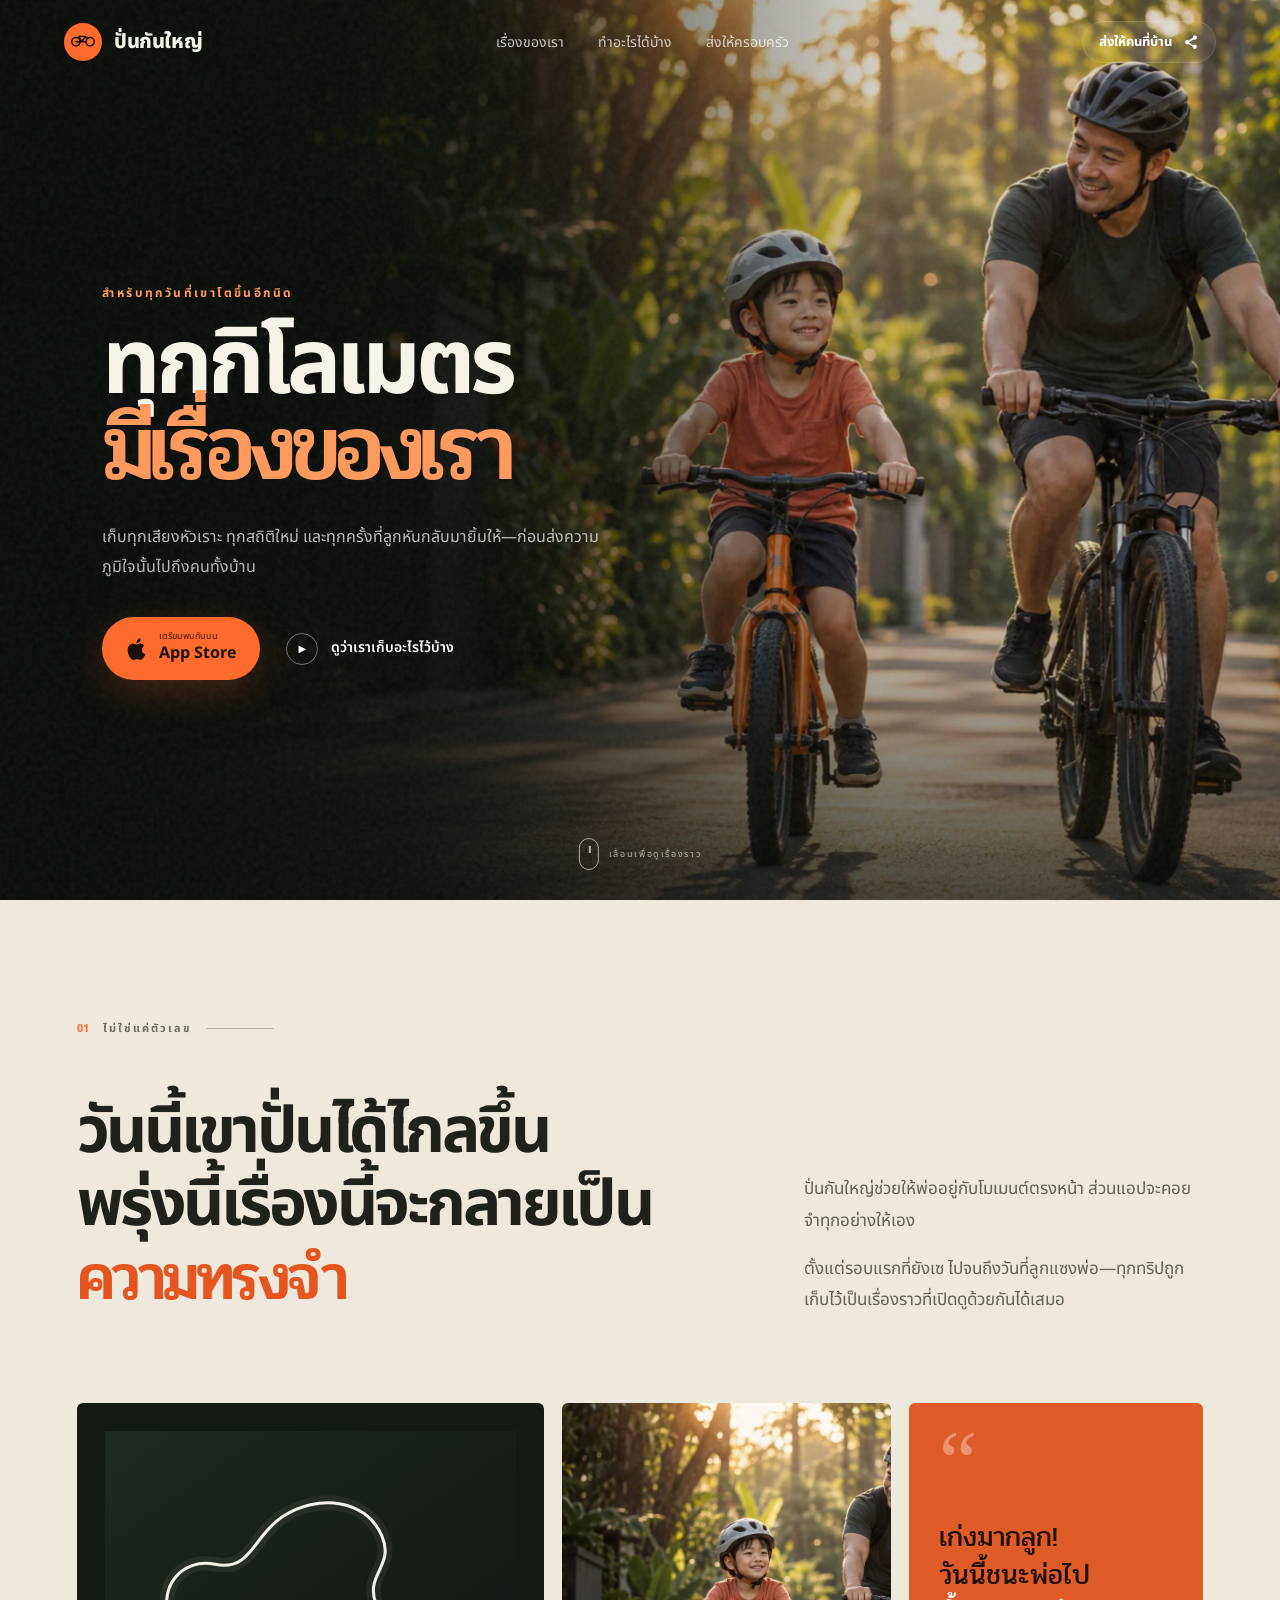
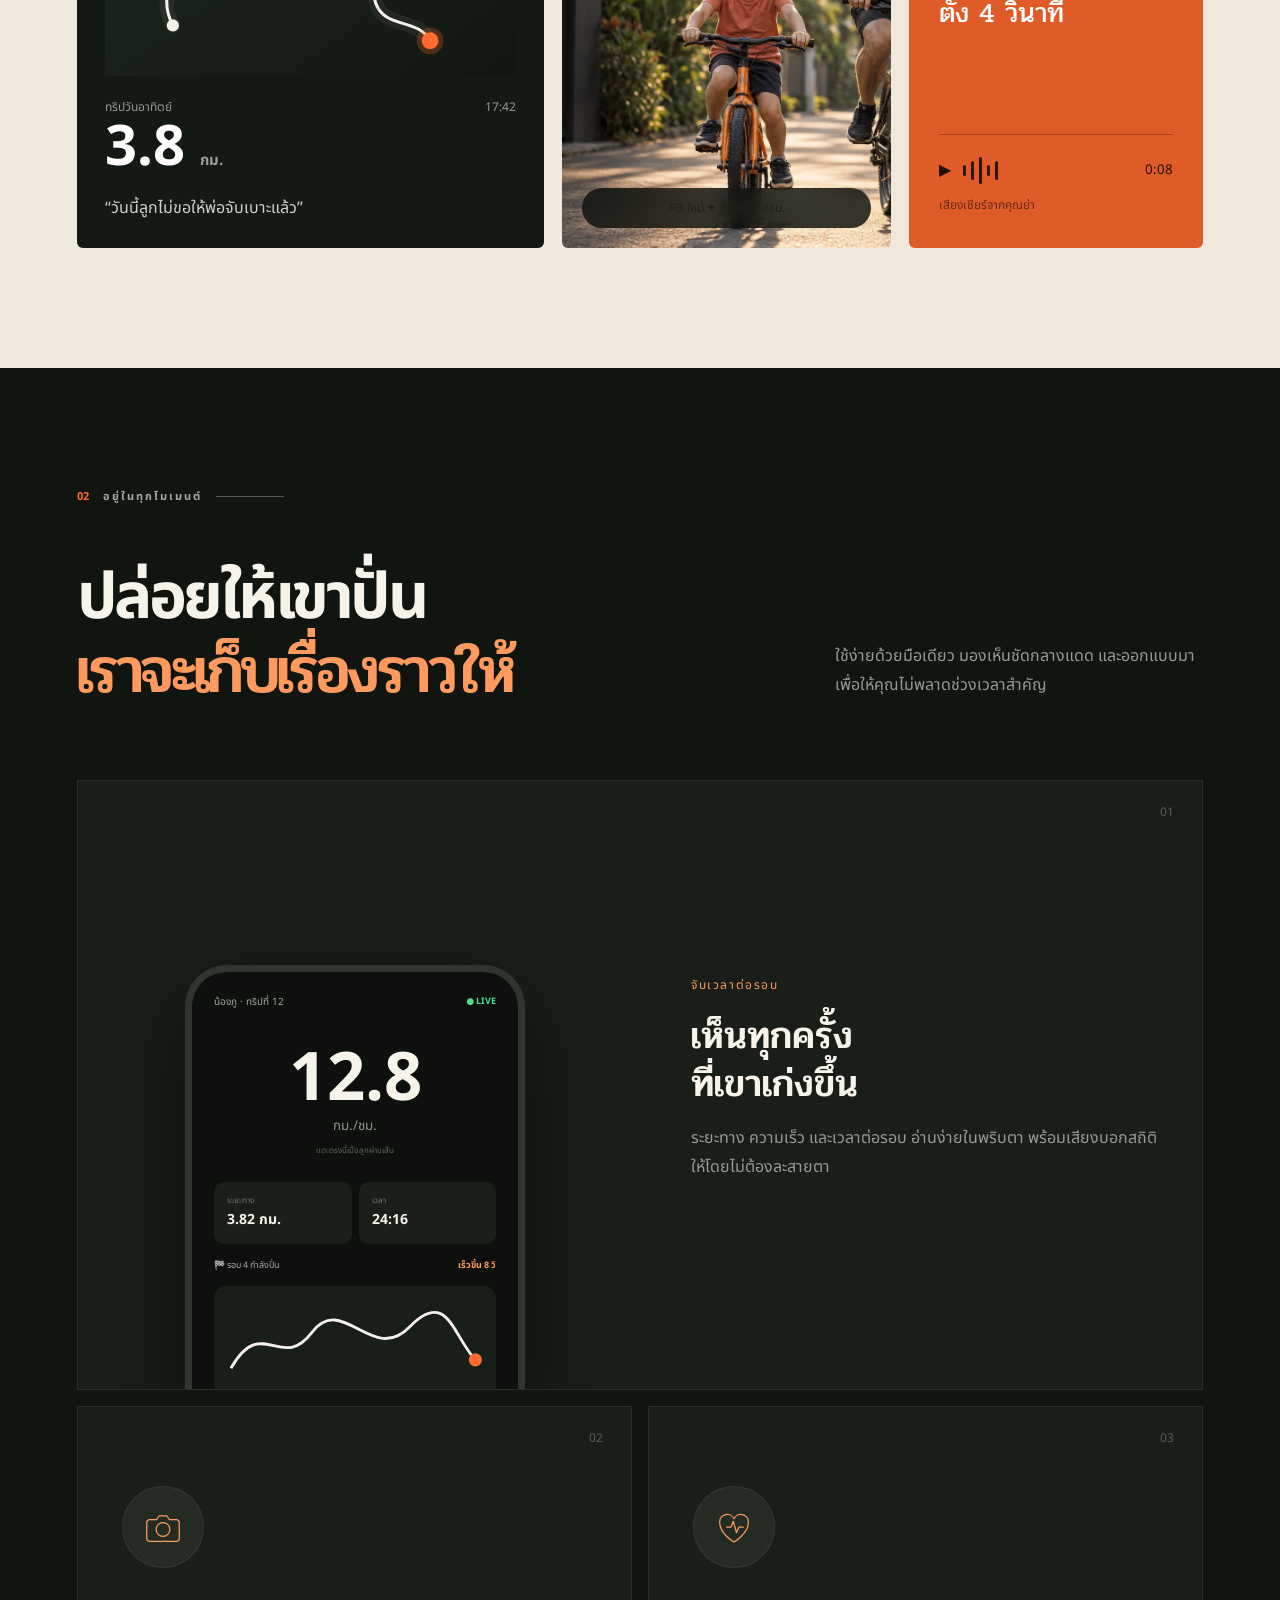
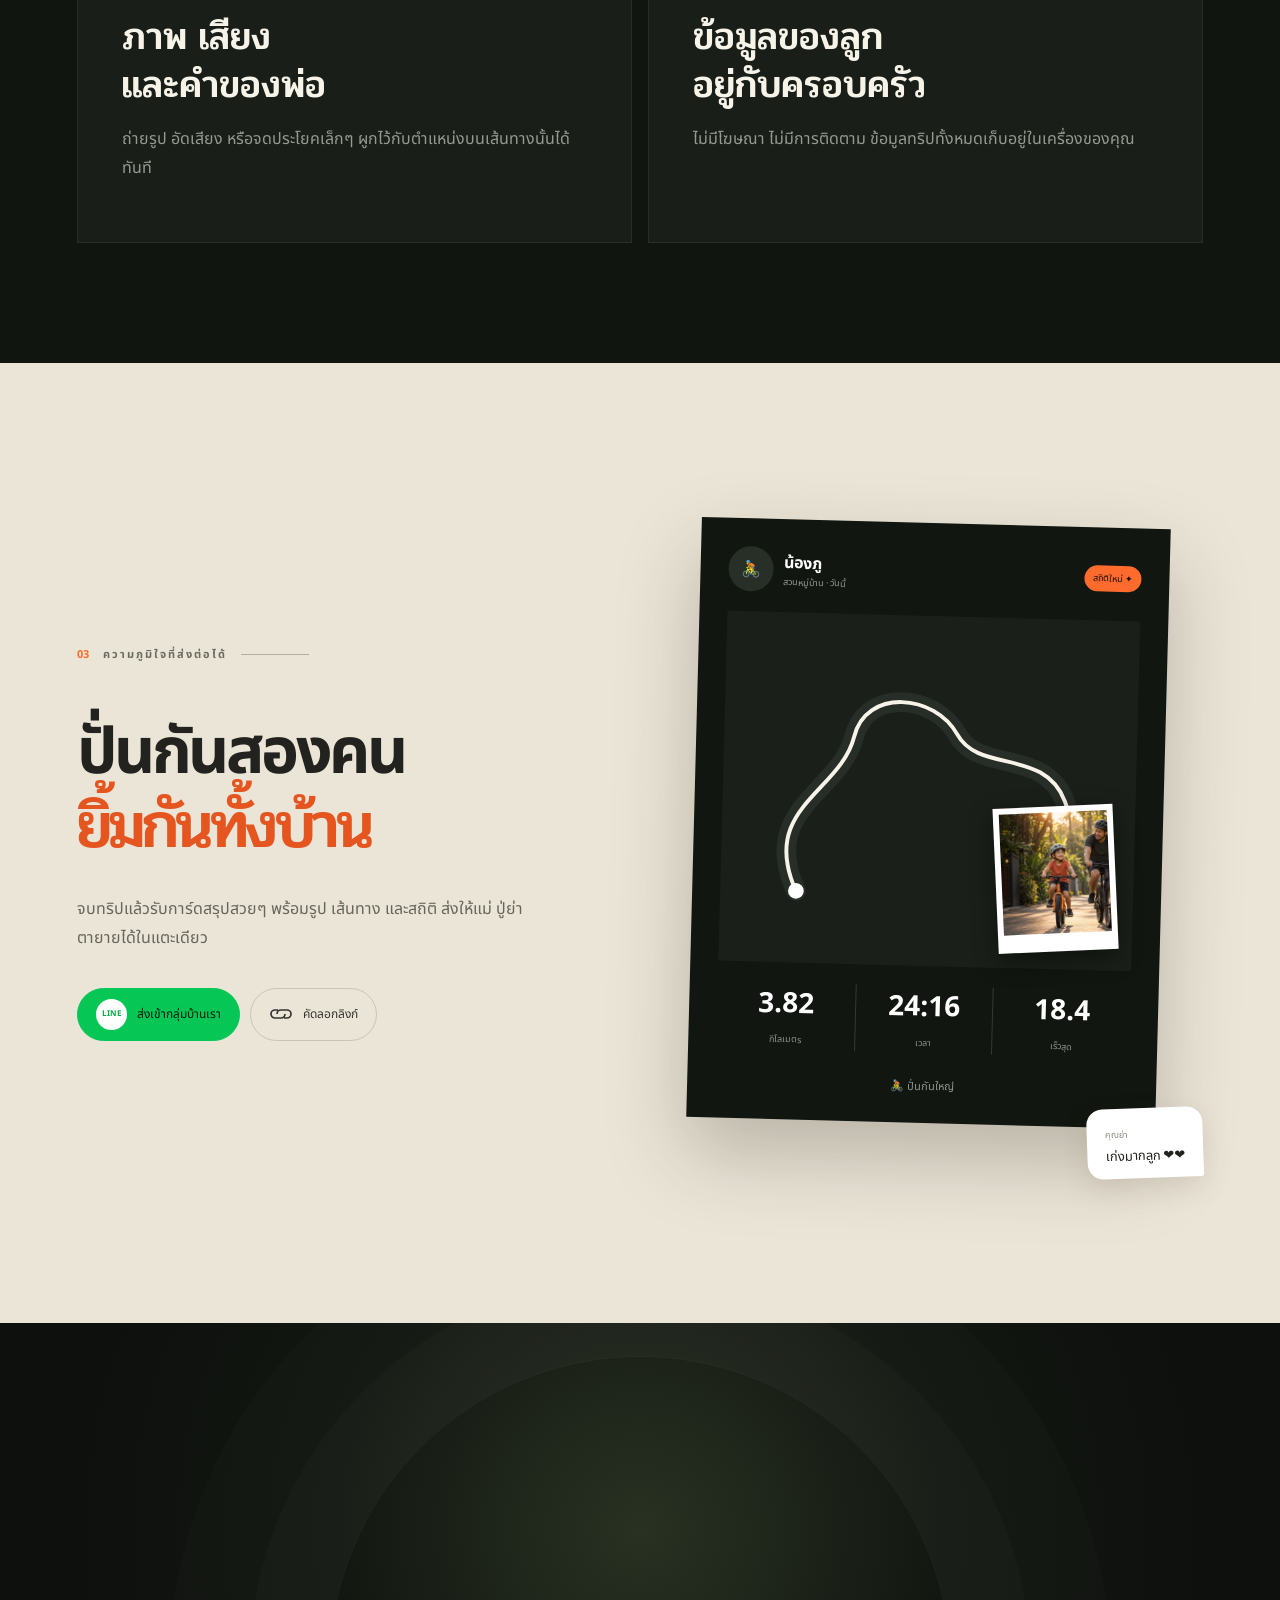
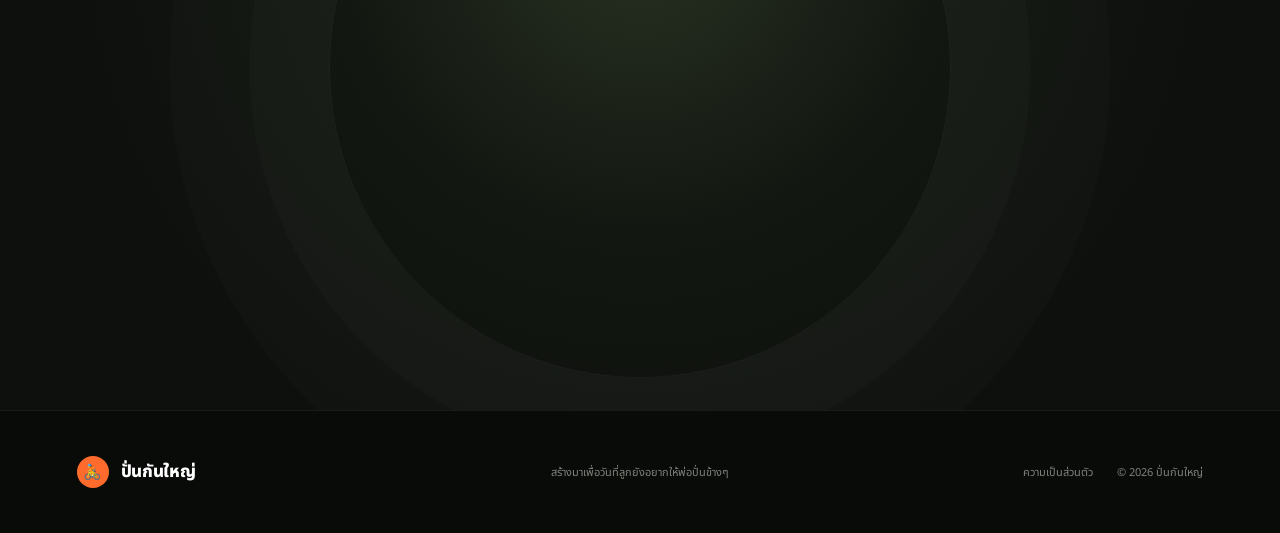
==== index.html @ 77130009 "Build father-child campaign landing page" ====
<!doctype html>
<html lang="th">
  <head>
    <meta charset="UTF-8" />
    <meta name="viewport" content="width=device-width, initial-scale=1.0" />
    <meta name="theme-color" content="#0d100d" />
    <meta name="description" content="ปั่นกันใหญ่ — บันทึกทุกกิโลเมตรที่ลูกเติบโต แล้วส่งต่อความภูมิใจให้ทั้งครอบครัว" />
    <meta property="og:title" content="ปั่นกันใหญ่ — ทุกกิโลเมตร มีเรื่องของเรา" />
    <meta property="og:description" content="แอปบันทึกทริปจักรยานของพ่อกับลูก เก็บความทรงจำ และแชร์ให้คนที่รัก" />
    <meta property="og:image" content="assets/father-child-hero.webp" />
    <title>ปั่นกันใหญ่ — ทุกกิโลเมตร มีเรื่องของเรา</title>
    <link rel="preload" as="image" href="assets/father-child-hero.webp" />
    <link rel="stylesheet" href="styles.css" />
    <script src="script.js" defer></script>
  </head>
  <body>
    <a class="skip-link" href="#main">ข้ามไปยังเนื้อหา</a>

    <header class="site-header" data-header>
      <a class="brand" href="#top" aria-label="ปั่นกันใหญ่ หน้าหลัก">
        <span class="brand-mark" aria-hidden="true">
          <svg viewBox="0 0 44 44" role="img"><path d="M10 28.5a7 7 0 1 0 0-14 7 7 0 0 0 0 14Zm24 0a7 7 0 1 0 0-14 7 7 0 0 0 0 14ZM10 21.5h10l-5-9m5 9 6-9m-10 0h8m-4 9 6.5 0 3.5-7H26" /></svg>
        </span>
        <span>ปั่นกันใหญ่</span>
      </a>
      <nav class="desktop-nav" aria-label="เมนูหลัก">
        <a href="#story">เรื่องของเรา</a>
        <a href="#features">ทำอะไรได้บ้าง</a>
        <a href="#family">ส่งให้ครอบครัว</a>
      </nav>
      <button class="button button-small button-ghost js-share" type="button">
        <span>ส่งให้คนที่บ้าน</span>
        <svg viewBox="0 0 24 24" aria-hidden="true"><path d="M18 8a3 3 0 1 0-2.83-4A3 3 0 0 0 15 5c0 .21.02.42.07.62L8.9 9.03A3 3 0 0 0 7 8.35a3 3 0 1 0 1.9 5.62l6.17 3.41A3 3 0 0 0 15 18a3 3 0 1 0 .9-2.15l-6.17-3.42a3.1 3.1 0 0 0 0-.86l6.17-3.42A3 3 0 0 0 18 8Z" /></svg>
      </button>
    </header>

    <main id="main">
      <section class="hero" id="top">
        <div class="hero-photo" role="img" aria-label="พ่อกับลูกปั่นจักรยานด้วยกันในยามเย็น"></div>
        <div class="hero-grain" aria-hidden="true"></div>
        <div class="hero-content">
          <p class="eyebrow reveal">สำหรับทุกวันที่เขาโตขึ้นอีกนิด</p>
          <h1 class="reveal">ทุกกิโลเมตร<br /><em>มีเรื่องของเรา</em></h1>
          <p class="hero-copy reveal">เก็บทุกเสียงหัวเราะ ทุกสถิติใหม่ และทุกครั้งที่ลูกหันกลับมายิ้มให้—ก่อนส่งความภูมิใจนั้นไปถึงคนทั้งบ้าน</p>
          <div class="hero-actions reveal">
            <a class="button button-primary" href="#notify">
              <svg viewBox="0 0 24 24" aria-hidden="true"><path d="M16.7 13.1c0-2.7 2.2-4 2.3-4.1a5 5 0 0 0-3.9-2.1c-1.7-.2-3.2 1-4.1 1-.9 0-2.2-1-3.6-1-1.9 0-3.7 1.1-4.7 2.8-2 3.5-.5 8.7 1.4 11.5.9 1.4 2.1 2.9 3.6 2.8 1.4-.1 2-1 3.7-1s2.2 1 3.7 1c1.5 0 2.5-1.4 3.5-2.8a12.5 12.5 0 0 0 1.6-3.3 4.7 4.7 0 0 1-3.5-4.8ZM14 5.2A4.7 4.7 0 0 0 15.1 1 4.8 4.8 0 0 0 12 3.1a4.5 4.5 0 0 0-1.1 3.3A4 4 0 0 0 14 5.2Z" /></svg>
              <span><small>เตรียมพบกันบน</small>App Store</span>
            </a>
            <button class="text-link js-watch" type="button"><span class="play-icon">▶</span> ดูว่าเราเก็บอะไรไว้บ้าง</button>
          </div>
        </div>
        <div class="scroll-cue" aria-hidden="true"><span></span>เลื่อนเพื่อดูเรื่องราว</div>
      </section>

      <section class="intro section" id="story">
        <div class="section-kicker reveal"><span>01</span> ไม่ใช่แค่ตัวเลข</div>
        <div class="intro-grid">
          <h2 class="reveal">วันนี้เขาปั่นได้ไกลขึ้น<br />พรุ่งนี้เรื่องนี้จะกลายเป็น<br /><em>ความทรงจำ</em></h2>
          <div class="intro-copy reveal">
            <p>ปั่นกันใหญ่ช่วยให้พ่ออยู่กับโมเมนต์ตรงหน้า ส่วนแอปจะคอยจำทุกอย่างให้เอง</p>
            <p>ตั้งแต่รอบแรกที่ยังเซ ไปจนถึงวันที่ลูกแซงพ่อ—ทุกทริปถูกเก็บไว้เป็นเรื่องราวที่เปิดดูด้วยกันได้เสมอ</p>
          </div>
        </div>

        <div class="memory-strip" aria-label="ความทรงจำจากการปั่น">
          <article class="memory-card memory-card-main reveal">
            <div class="route-art" aria-hidden="true">
              <svg viewBox="0 0 500 320"><path class="route-shadow" d="M70 254C45 205 83 165 125 174c47 10 50-37 88-62 46-30 109-24 130 25 17 39-22 50-8 88 12 34 56 19 71 49" /><path class="route-line" d="M70 254C45 205 83 165 125 174c47 10 50-37 88-62 46-30 109-24 130 25 17 39-22 50-8 88 12 34 56 19 71 49" /><circle cx="70" cy="254" r="8" /><circle class="route-end" cx="406" cy="274" r="11" /></svg>
            </div>
            <div class="ride-meta"><span>ทริปวันอาทิตย์</span><span>17:42</span></div>
            <strong>3.8 <small>กม.</small></strong>
            <p>“วันนี้ลูกไม่ขอให้พ่อจับเบาะแล้ว”</p>
          </article>
          <article class="memory-card memory-photo reveal">
            <img src="assets/father-child-hero.webp" alt="พ่อมองลูกที่ปั่นจักรยานด้วยรอยยิ้ม" loading="lazy" />
            <span class="photo-badge">PB ใหม่ ✦ 18.4 กม./ชม.</span>
          </article>
          <article class="memory-card quote-card reveal">
            <span class="quote-mark">“</span>
            <blockquote>เก่งมากลูก!<br />วันนี้ชนะพ่อไป<br /><em>ตั้ง 4 วินาที</em></blockquote>
            <div class="voice-note"><span>▶</span><i></i><i></i><i></i><i></i><i></i><small>0:08</small></div>
            <p>เสียงเชียร์จากคุณย่า</p>
          </article>
        </div>
      </section>

      <section class="features section" id="features">
        <div class="section-kicker light reveal"><span>02</span> อยู่ในทุกโมเมนต์</div>
        <div class="features-heading reveal">
          <h2>ปล่อยให้เขาปั่น<br /><em>เราจะเก็บเรื่องราวให้</em></h2>
          <p>ใช้ง่ายด้วยมือเดียว มองเห็นชัดกลางแดด และออกแบบมาเพื่อให้คุณไม่พลาดช่วงเวลาสำคัญ</p>
        </div>
        <div class="feature-grid">
          <article class="feature feature-large reveal">
            <div class="feature-number">01</div>
            <div class="phone-shell" aria-label="ตัวอย่างหน้าจอบันทึกการปั่น">
              <div class="phone-top"><span>น้องภู · ทริปที่ 12</span><b>● LIVE</b></div>
              <div class="speed"><strong>12.8</strong><small>กม./ชม.</small><span>แตะตรงนี้เมื่อลูกผ่านเส้น</span></div>
              <div class="stats"><span><small>ระยะทาง</small><b>3.82 กม.</b></span><span><small>เวลา</small><b>24:16</b></span></div>
              <div class="lap">🏁 รอบ 4 กำลังปั่น <b>เร็วขึ้น 8 วิ</b></div>
              <div class="mini-route"><svg viewBox="0 0 300 110"><path d="M18 84c33-58 53 5 86-38s64 35 104-6 46 9 70 35" /><circle cx="278" cy="75" r="7" /></svg></div>
            </div>
            <div class="feature-copy"><span>จับเวลาต่อรอบ</span><h3>เห็นทุกครั้ง<br />ที่เขาเก่งขึ้น</h3><p>ระยะทาง ความเร็ว และเวลาต่อรอบ อ่านง่ายในพริบตา พร้อมเสียงบอกสถิติให้โดยไม่ต้องละสายตา</p></div>
          </article>
          <article class="feature reveal">
            <div class="feature-number">02</div>
            <div class="icon-tile"><svg viewBox="0 0 64 64" aria-hidden="true"><path d="M11 20h11l4-6h12l4 6h11a5 5 0 0 1 5 5v25a5 5 0 0 1-5 5H11a5 5 0 0 1-5-5V25a5 5 0 0 1 5-5Z" /><circle cx="32" cy="36" r="11" /></svg></div>
            <h3>ภาพ เสียง<br />และคำของพ่อ</h3><p>ถ่ายรูป อัดเสียง หรือจดประโยคเล็กๆ ผูกไว้กับตำแหน่งบนเส้นทางนั้นได้ทันที</p>
          </article>
          <article class="feature reveal">
            <div class="feature-number">03</div>
            <div class="icon-tile"><svg viewBox="0 0 64 64" aria-hidden="true"><path d="M32 56S9 43 9 24a12 12 0 0 1 23-5 12 12 0 0 1 23 5c0 19-23 32-23 32Z" /><path d="M20 32h7l4-9 5 18 4-9h7" /></svg></div>
            <h3>ข้อมูลของลูก<br />อยู่กับครอบครัว</h3><p>ไม่มีโฆษณา ไม่มีการติดตาม ข้อมูลทริปทั้งหมดเก็บอยู่ในเครื่องของคุณ</p>
          </article>
        </div>
      </section>

      <section class="family section" id="family">
        <div class="family-copy">
          <div class="section-kicker reveal"><span>03</span> ความภูมิใจที่ส่งต่อได้</div>
          <h2 class="reveal">ปั่นกันสองคน<br /><em>ยิ้มกันทั้งบ้าน</em></h2>
          <p class="reveal">จบทริปแล้วรับการ์ดสรุปสวยๆ พร้อมรูป เส้นทาง และสถิติ ส่งให้แม่ ปู่ย่า ตายายได้ในแตะเดียว</p>
          <div class="share-row reveal">
            <button class="share-pill line js-line" type="button" aria-label="แชร์ผ่าน LINE"><b>LINE</b><span>ส่งเข้ากลุ่มบ้านเรา</span></button>
            <button class="share-pill js-copy" type="button" aria-label="คัดลอกลิงก์"><svg viewBox="0 0 24 24" aria-hidden="true"><path d="M8 12a4 4 0 0 1 4-4h6a4 4 0 1 1 0 8h-3m1-4a4 4 0 0 1-4 4H6a4 4 0 1 1 0-8h3" /></svg><span>คัดลอกลิงก์</span></button>
          </div>
        </div>
        <div class="share-card-wrap reveal">
          <div class="share-card">
            <div class="share-card-top"><div><span class="avatar">🚴</span><span><b>น้องภู</b><small>สวนหมู่บ้าน · วันนี้</small></span></div><span class="new-badge">สถิติใหม่ ✦</span></div>
            <div class="share-route"><svg viewBox="0 0 420 350"><path class="soft" d="M77 280c-40-83 42-101 55-158 11-50 81-46 105-5 23 39 89 11 111 65 22 53-38 64-18 113"/><path d="M77 280c-40-83 42-101 55-158 11-50 81-46 105-5 23 39 89 11 111 65 22 53-38 64-18 113"/><circle cx="77" cy="280" r="8"/><circle class="end" cx="330" cy="295" r="11"/></svg><div class="polaroid"><img src="assets/father-child-hero.webp" alt="ภาพทริปของพ่อและลูก" loading="lazy" /></div></div>
            <div class="share-stats"><span><b>3.82</b><small>กิโลเมตร</small></span><span><b>24:16</b><small>เวลา</small></span><span><b>18.4</b><small>เร็วสุด</small></span></div>
            <div class="share-card-brand"><span>🚴</span> ปั่นกันใหญ่</div>
          </div>
          <div class="family-reply"><span>คุณย่า</span><p>เก่งมากลูก ❤️❤️</p></div>
        </div>
      </section>

      <section class="notify section" id="notify">
        <div class="notify-inner reveal">
          <span class="sun-icon" aria-hidden="true">☀</span>
          <p class="eyebrow">ทริปแรกกำลังจะเริ่ม</p>
          <h2>ช่วงเวลานี้<br /><em>อย่าปล่อยให้ผ่านไป</em></h2>
          <p>ลงชื่อไว้ แล้วเราจะบอกคุณทันทีเมื่อปั่นกันใหญ่พร้อมให้ดาวน์โหลด</p>
          <form class="notify-form" data-notify-form>
            <label class="sr-only" for="email">อีเมล</label>
            <input id="email" name="email" type="email" placeholder="อีเมลของคุณ" autocomplete="email" required />
            <button class="button button-primary" type="submit">บอกฉันวันเปิดตัว <span>→</span></button>
          </form>
          <small>ไม่มีสแปม มีแค่ข่าวดีวันเดียว ✦</small>
        </div>
      </section>
    </main>

    <footer>
      <a class="brand" href="#top"><span class="brand-mark" aria-hidden="true">🚴</span><span>ปั่นกันใหญ่</span></a>
      <p>สร้างมาเพื่อวันที่ลูกยังอยากให้พ่อปั่นข้างๆ</p>
      <div><a href="#features">ความเป็นส่วนตัว</a><span>© 2026 ปั่นกันใหญ่</span></div>
    </footer>

    <div class="toast" role="status" aria-live="polite" data-toast></div>
    <dialog class="story-dialog" data-story-dialog>
      <button class="dialog-close" type="button" aria-label="ปิด">×</button>
      <span class="dialog-icon">🚴</span>
      <p class="eyebrow">หนึ่งทริป เก็บได้มากกว่าที่คิด</p>
      <h2>เส้นทางหนึ่งเส้น<br />เล่าได้ทั้งวัน</h2>
      <div class="dialog-list"><span><b>01</b> สถิติและเวลาต่อรอบ</span><span><b>02</b> รูป เสียง และโน้ตระหว่างทาง</span><span><b>03</b> การ์ดสรุปพร้อมแชร์ให้ครอบครัว</span></div>
      <button class="button button-primary dialog-action" type="button">เข้าใจแล้ว</button>
    </dialog>
  </body>
</html>
---- styles.css ----
@import url('https://fonts.googleapis.com/css2?family=Noto+Sans+Thai:wght@300;400;500;600;700;800;900&family=Pridi:wght@400;500;600&display=swap');

:root {
  --ink: #f6f3e9;
  --paper: #eee9dc;
  --orange: #ff6b2c;
  --orange-light: #ff9a5e;
  --night: #0d100d;
  --forest: #171d17;
  --muted: #a8aa9f;
  --line: rgba(255,255,255,.13);
  --serif: "Pridi", Georgia, serif;
  --sans: "Noto Sans Thai", system-ui, sans-serif;
}

* { box-sizing: border-box; }
html { scroll-behavior: smooth; }
body { margin: 0; background: var(--night); color: var(--ink); font-family: var(--sans); overflow-x: hidden; }
button, input { font: inherit; }
button, a { -webkit-tap-highlight-color: transparent; }
a { color: inherit; text-decoration: none; }
svg { display: block; }
.skip-link { position: fixed; left: 16px; top: -60px; z-index: 1000; background: #fff; color: #000; padding: 12px 18px; border-radius: 8px; }
.skip-link:focus { top: 16px; }
.sr-only { position: absolute; width: 1px; height: 1px; padding: 0; margin: -1px; overflow: hidden; clip: rect(0,0,0,0); white-space: nowrap; border: 0; }

.site-header { position: fixed; top: 0; z-index: 100; width: 100%; height: 84px; display: flex; align-items: center; justify-content: space-between; padding: 0 5vw; transition: background .35s, backdrop-filter .35s, height .35s; }
.site-header.scrolled { height: 68px; background: rgba(13,16,13,.84); backdrop-filter: blur(18px); border-bottom: 1px solid var(--line); }
.brand { display: inline-flex; align-items: center; gap: 12px; font-size: 20px; font-weight: 800; letter-spacing: -.02em; }
.brand-mark { width: 38px; height: 38px; display: grid; place-items: center; border-radius: 50%; background: var(--orange); color: var(--night); }
.brand-mark svg { width: 26px; fill: none; stroke: currentColor; stroke-width: 2.4; stroke-linecap: round; stroke-linejoin: round; }
.desktop-nav { display: flex; align-items: center; gap: 34px; font-size: 14px; color: rgba(255,255,255,.75); }
.desktop-nav a { transition: color .2s; }
.desktop-nav a:hover { color: var(--orange-light); }

.button { border: 0; border-radius: 999px; padding: 15px 24px; display: inline-flex; align-items: center; justify-content: center; gap: 10px; cursor: pointer; font-weight: 700; transition: transform .2s, background .2s, color .2s; }
.button:hover { transform: translateY(-2px); }
.button-primary { background: var(--orange); color: #1b110b; box-shadow: 0 12px 40px rgba(255,107,44,.22); }
.button-primary svg { width: 23px; fill: currentColor; }
.button-primary small { display: block; font-size: 9px; font-weight: 500; line-height: 1; opacity: .72; }
.button-small { padding: 10px 16px; font-size: 13px; }
.button-ghost { background: rgba(255,255,255,.07); color: #fff; border: 1px solid var(--line); }
.button-ghost svg { width: 17px; fill: currentColor; }
.section { padding: 120px max(6vw, 24px); }
.section-kicker { display: flex; align-items: center; gap: 14px; color: #6c6c61; text-transform: uppercase; letter-spacing: .18em; font-size: 11px; font-weight: 700; }
.section-kicker::after { content: ""; height: 1px; width: 68px; background: currentColor; opacity: .45; }
.section-kicker span { color: var(--orange); letter-spacing: 0; }
.section-kicker.light { color: #a5a99d; }
h1, h2, h3, p { margin-top: 0; }
h1, h2 { letter-spacing: -.055em; }
h1 em, h2 em { font-family: var(--serif); font-style: normal; font-weight: 500; color: var(--orange-light); }

.hero { min-height: 100svh; position: relative; display: flex; align-items: center; overflow: hidden; }
.hero-photo { position: absolute; inset: 0; background: url("assets/father-child-hero.webp") 68% center / cover no-repeat; transform: scale(1.015); animation: heroZoom 12s ease-out forwards; }
.hero-photo::after { content: ""; position: absolute; inset: 0; background: linear-gradient(90deg, rgba(9,13,10,.98) 4%, rgba(9,13,10,.84) 32%, rgba(9,13,10,.18) 68%, rgba(9,13,10,.12)), linear-gradient(0deg, rgba(9,13,10,.72), transparent 35%); }
.hero-grain { position: absolute; inset: 0; opacity: .09; pointer-events: none; background-image: url("data:image/svg+xml,%3Csvg viewBox='0 0 180 180' xmlns='http://www.w3.org/2000/svg'%3E%3Cfilter id='n'%3E%3CfeTurbulence type='fractalNoise' baseFrequency='.9' numOctaves='3' stitchTiles='stitch'/%3E%3C/filter%3E%3Crect width='100%25' height='100%25' filter='url(%23n)' opacity='.7'/%3E%3C/svg%3E"); }
@keyframes heroZoom { from { transform: scale(1.04); } to { transform: scale(1.015); } }
.hero-content { position: relative; z-index: 2; width: min(660px, 88vw); margin-left: 8vw; padding-top: 64px; }
.eyebrow { color: var(--orange-light); text-transform: uppercase; letter-spacing: .2em; font-size: 12px; font-weight: 700; }
.hero h1 { font-size: clamp(56px, 7.1vw, 112px); line-height: .93; margin: 22px 0 28px; }
.hero h1 em { display: inline-block; }
.hero-copy { max-width: 510px; color: rgba(255,255,255,.72); font-size: clamp(16px, 1.25vw, 19px); line-height: 1.85; }
.hero-actions { display: flex; align-items: center; gap: 26px; margin-top: 35px; }
.text-link { border: 0; padding: 10px 0; background: none; color: #fff; cursor: pointer; font-size: 14px; font-weight: 600; }
.play-icon { display: inline-grid; place-items: center; width: 32px; height: 32px; margin-right: 9px; border-radius: 50%; border: 1px solid rgba(255,255,255,.4); font-size: 10px; }
.scroll-cue { position: absolute; z-index: 2; bottom: 30px; left: 50%; transform: translateX(-50%); display: flex; align-items: center; gap: 10px; font-size: 9px; letter-spacing: .18em; text-transform: uppercase; opacity: .65; }
.scroll-cue span { width: 20px; height: 32px; border: 1px solid currentColor; border-radius: 20px; position: relative; }
.scroll-cue span::after { content: ""; position: absolute; left: 50%; top: 7px; width: 2px; height: 7px; background: #fff; animation: scroll 1.8s infinite; }
@keyframes scroll { 0% { transform: translate(-50%,0); opacity: 0;} 40% {opacity:1} 100% {transform: translate(-50%,10px);opacity:0} }

.intro { background: var(--paper); color: #1f211c; }
.intro-grid { display: grid; grid-template-columns: 1.2fr .8fr; gap: 10vw; align-items: end; margin: 60px 0 86px; }
.intro h2, .features h2, .family h2, .notify h2 { font-size: clamp(40px, 5vw, 76px); line-height: 1.14; margin-bottom: 0; }
.intro h2 em { color: #e45520; }
.intro-copy { max-width: 480px; color: #626257; font-size: 17px; line-height: 1.85; }
.intro-copy p:last-child { margin-bottom: 0; }
.memory-strip { display: grid; grid-template-columns: 1.35fr .95fr .85fr; gap: 18px; }
.memory-card { border-radius: 6px; overflow: hidden; min-height: 430px; position: relative; }
.memory-card-main { background: #131913; color: #fff; padding: 28px; }
.route-art { height: 245px; background: linear-gradient(145deg, #1e291f, #111611); }
.route-art svg { width: 100%; height: 100%; }
.route-art path { fill: none; stroke-linecap: round; stroke-linejoin: round; }
.route-shadow { stroke: rgba(255,255,255,.06); stroke-width: 19; }
.route-line { stroke: #f4f1e8; stroke-width: 4; stroke-dasharray: 670; stroke-dashoffset: 670; }
.in-view .route-line { animation: draw 2.2s .35s ease forwards; }
@keyframes draw { to { stroke-dashoffset: 0; } }
.route-art circle { fill: #f4f1e8; }.route-art .route-end { fill: var(--orange); stroke: rgba(255,107,44,.25); stroke-width: 13; }
.ride-meta { display: flex; justify-content: space-between; color: #959c92; font-size: 12px; margin-top: 22px; }
.memory-card-main strong { display: block; font-size: 56px; margin-top: 4px; line-height: 1; }.memory-card-main strong small { font-size: 15px; color: #9aa096; }
.memory-card-main p { margin: 20px 0 0; color: #d0d2ca; }
.memory-photo img { width: 100%; height: 100%; object-fit: cover; object-position: 67% center; filter: saturate(.85); }
.photo-badge { position: absolute; bottom: 20px; left: 20px; right: 20px; padding: 11px 14px; border-radius: 999px; background: rgba(13,16,13,.82); backdrop-filter: blur(12px); font-size: 12px; text-align: center; }
.quote-card { background: #df5b28; color: #21100a; padding: 34px 30px; display: flex; flex-direction: column; }
.quote-mark { font-family: Georgia, serif; font-size: 86px; line-height: .6; color: rgba(255,255,255,.35); }
.quote-card blockquote { margin: 30px 0 38px; font-family: var(--serif); font-size: clamp(25px, 2.2vw, 36px); line-height: 1.35; }.quote-card blockquote em { color: #fff; font-style: normal; }
.voice-note { margin-top: auto; display: flex; align-items: center; gap: 5px; border-top: 1px solid rgba(0,0,0,.25); padding-top: 22px; }.voice-note span { margin-right: 7px; }.voice-note i { display:block; width: 3px; height: 19px; background:#2c160d; border-radius:9px; }.voice-note i:nth-child(2),.voice-note i:nth-child(5){height:11px}.voice-note i:nth-child(4){height:27px}.voice-note small { margin-left:auto; }
.quote-card > p { margin: 12px 0 0; font-size: 12px; opacity: .65; }

.features { background: #11150f; }
.features-heading { display: grid; grid-template-columns: 1.2fr .7fr; align-items: end; gap: 10vw; margin: 58px 0 70px; }.features-heading p { color: #959b90; line-height: 1.8; max-width: 430px; margin-bottom: 10px; }
.feature-grid { display: grid; grid-template-columns: 1fr 1fr; gap: 16px; }.feature { position: relative; min-height: 410px; background: #191e18; border: 1px solid rgba(255,255,255,.07); padding: 44px; overflow: hidden; }.feature-large { grid-column: 1/-1; min-height: 610px; display: grid; grid-template-columns: 1fr 1fr; align-items: center; gap: 8vw; }.feature-number { position: absolute; right: 28px; top: 22px; color: #596056; font-size: 12px; }
.feature-copy h3, .feature h3 { font-family: var(--serif); font-size: clamp(31px, 3vw, 48px); line-height: 1.25; font-weight: 500; margin: 16px 0; }.feature-copy > span { color: var(--orange-light); font-size: 12px; letter-spacing: .13em; }.feature-copy p, .feature > p { color: #959b90; line-height: 1.8; max-width: 500px; }
.phone-shell { width: min(340px, 90%); margin: 60px auto -160px; padding: 22px; border: 7px solid #30362f; border-radius: 42px 42px 0 0; background: #0d100d; box-shadow: 0 30px 90px rgba(0,0,0,.5); }.phone-top { display:flex; justify-content:space-between; color:#a5aba0; font-size:10px}.phone-top b {color:#4ee088;font-size:9px}.speed {text-align:center;padding:36px 0 25px}.speed strong{display:block;font-size:67px;line-height:1}.speed small{color:#8f958c}.speed span{display:block;color:#60665d;font-size:8px;margin-top:8px}.stats{display:grid;grid-template-columns:1fr 1fr;gap:7px}.stats span{background:#1a2019;padding:13px;border-radius:10px}.stats small{display:block;color:#767c73;font-size:8px}.stats b{font-size:14px}.lap{font-size:9px;padding:14px 0;color:#aaa}.lap b{float:right;color:var(--orange-light)}.mini-route{height:110px;background:#181e18;border-radius:12px}.mini-route svg{width:100%;height:100%}.mini-route path{fill:none;stroke:#f5f1e8;stroke-width:3}.mini-route circle{fill:var(--orange)}
.icon-tile { margin: 35px 0 45px; width: 82px; height: 82px; display:grid; place-items:center; background:#242b23; border:1px solid rgba(255,255,255,.07); border-radius:50%; color:var(--orange-light)}.icon-tile svg{width:40px;fill:none;stroke:currentColor;stroke-width:2;stroke-linecap:round;stroke-linejoin:round}

.family { background: #ebe5d8; color: #22231e; display: grid; grid-template-columns: .9fr 1.1fr; gap: 10vw; align-items: center; overflow: hidden; }.family h2 { margin: 55px 0 30px; }.family h2 em { color:#e45520; }.family-copy > p { color:#66665b;line-height:1.85;max-width:480px }.share-row { display:flex; gap:10px; margin-top:34px; flex-wrap:wrap }.share-pill {border:1px solid #cbc4b6;background:transparent;color:#34342f;border-radius:999px;padding:10px 18px;display:flex;align-items:center;gap:10px;cursor:pointer;font-size:12px}.share-pill.line{background:#06c755;border-color:#06c755;color:#071c0c}.share-pill.line b{background:#fff;color:#06a846;border-radius:50%;font-size:8px;width:31px;height:31px;display:grid;place-items:center}.share-pill svg{width:24px;fill:none;stroke:currentColor;stroke-width:1.7}.share-card-wrap { position:relative; padding: 40px 40px 80px; }.share-card { max-width:520px;margin:auto;background:#111610;color:#fff;padding:28px;box-shadow:0 35px 80px rgba(41,31,18,.25);transform:rotate(1.5deg)}.share-card-top{display:flex;justify-content:space-between;align-items:center}.share-card-top>div{display:flex;gap:10px;align-items:center}.share-card-top span span{display:flex;flex-direction:column}.share-card-top small{display:block;color:#969b91;font-size:9px}.avatar{width:45px;height:45px;display:grid;place-items:center;background:#282f27;border-radius:50%}.new-badge{font-size:9px;color:#201209;background:var(--orange);padding:6px 9px;border-radius:99px}.share-route{position:relative;background:#1a2019;margin:20px 0;height:350px}.share-route svg{width:100%;height:100%}.share-route path{fill:none;stroke:#f7f3e8;stroke-width:4;stroke-linecap:round}.share-route .soft{stroke:rgba(255,255,255,.06);stroke-width:20}.share-route circle{fill:#fff}.share-route .end{fill:var(--orange);stroke:rgba(255,107,44,.25);stroke-width:12}.polaroid{position:absolute;right:18px;bottom:18px;width:120px;height:145px;background:#fff;padding:6px 6px 18px;transform:rotate(-4deg);box-shadow:0 8px 24px #0007}.polaroid img{width:100%;height:100%;object-fit:cover;object-position:73% center}.share-stats{display:grid;grid-template-columns:repeat(3,1fr);text-align:center}.share-stats span+span{border-left:1px solid #343a33}.share-stats b{display:block;font-size:28px}.share-stats small{color:#8d9389;font-size:9px}.share-card-brand{text-align:center;margin-top:25px;color:#8f958a;font-size:11px}.family-reply{position:absolute;right:0;bottom:25px;background:#fff;border-radius:16px 16px 3px 16px;padding:12px 18px;box-shadow:0 10px 28px #55462a22;transform:rotate(-2deg)}.family-reply span{font-size:9px;color:#8f8b81}.family-reply p{font-size:13px;margin:2px 0 0}

.notify { min-height: 670px; display:grid;place-items:center;text-align:center;position:relative;background:radial-gradient(circle at 50% 30%,#283122 0,#131711 38%,#0d100d 72%);overflow:hidden}.notify::before{content:"";position:absolute;width:620px;height:620px;border:1px solid rgba(255,255,255,.05);border-radius:50%;box-shadow:0 0 0 80px rgba(255,255,255,.015),0 0 0 160px rgba(255,255,255,.01)}.notify-inner{position:relative;z-index:1;max-width:760px}.sun-icon{font-size:40px;color:var(--orange);display:block;margin-bottom:25px}.notify h2{margin:14px 0 22px}.notify>p,.notify-inner>p:not(.eyebrow){color:#9ba096}.notify-form{display:flex;max-width:570px;margin:32px auto 15px;background:#1b201a;border:1px solid var(--line);border-radius:999px;padding:5px}.notify-form input{flex:1;min-width:0;border:0;background:transparent;color:#fff;padding:0 20px;outline:none}.notify-form .button{white-space:nowrap}.notify-inner>small{color:#646a61;font-size:10px}
footer { background:#090b09;padding:45px max(6vw,24px);display:grid;grid-template-columns:1fr 1fr 1fr;align-items:center;color:#7e837a;font-size:11px;border-top:1px solid #181b17}footer .brand{color:#fff;font-size:17px}footer .brand-mark{width:32px;height:32px;font-size:15px}footer>p{text-align:center;margin:0}footer>div{display:flex;justify-content:flex-end;gap:24px}
.toast{position:fixed;left:50%;bottom:30px;transform:translate(-50%,30px);background:#fff;color:#171914;border-radius:999px;padding:12px 22px;font-size:13px;font-weight:600;opacity:0;pointer-events:none;transition:.25s;z-index:300;box-shadow:0 10px 30px #0004}.toast.show{opacity:1;transform:translate(-50%,0)}
.story-dialog{width:min(560px,calc(100vw - 32px));background:#171c16;color:#fff;border:1px solid #343b32;padding:42px;border-radius:8px;box-shadow:0 40px 100px #0009}.story-dialog::backdrop{background:rgba(5,8,5,.78);backdrop-filter:blur(7px)}.dialog-close{position:absolute;right:16px;top:12px;border:0;background:none;color:#999;font-size:28px;cursor:pointer}.dialog-icon{font-size:42px}.story-dialog h2{font-size:40px;line-height:1.15;margin:15px 0 30px}.dialog-list{display:grid;gap:12px;color:#b2b7ae}.dialog-list span{padding:13px 0;border-top:1px solid var(--line)}.dialog-list b{color:var(--orange);font-size:10px;margin-right:14px}.dialog-action{margin-top:30px;width:100%}
.reveal { opacity:0; transform:translateY(24px); transition:opacity .75s ease,transform .75s ease }.reveal.in-view{opacity:1;transform:none}

@media (max-width: 900px) {
  .desktop-nav { display:none }.site-header{height:70px;padding:0 20px}.site-header .button span{display:none}.site-header .button{width:42px;height:42px;padding:0}.brand{font-size:17px}.brand-mark{width:34px;height:34px}
  .hero-photo{background-position:64% center}.hero-photo::after{background:linear-gradient(0deg,rgba(9,13,10,.98) 3%,rgba(9,13,10,.78) 43%,rgba(9,13,10,.08) 75%)}.hero{align-items:flex-end}.hero-content{margin:0;padding:0 24px 100px;width:100%}.hero h1{font-size:clamp(48px,15vw,76px)}.hero-copy{font-size:15px;max-width:580px}.scroll-cue{display:none}
  .section{padding:88px 24px}.intro-grid,.features-heading,.family{grid-template-columns:1fr}.intro-grid{gap:35px;margin:44px 0 60px}.memory-strip{grid-template-columns:1fr 1fr}.memory-card-main{grid-column:1/-1}.feature-large{grid-template-columns:1fr;gap:30px}.phone-shell{margin:55px auto -120px}.feature-copy{padding-top:90px}.family{gap:35px}.family-copy{padding-top:70px}.share-card-wrap{max-width:650px;margin:auto;width:100%}footer{grid-template-columns:1fr;text-align:center;gap:24px}footer .brand,footer>div{justify-content:center}
}
@media (max-width: 600px) {
  .hero{min-height:820px}.hero-photo{height:58%;bottom:auto;background-position:66% center}.hero-photo::after{background:linear-gradient(0deg,#0d100d 0%,rgba(13,16,13,.1) 65%)}.hero-content{padding-bottom:54px}.hero h1{margin:15px 0 22px}.hero-actions{align-items:flex-start;flex-direction:column;gap:10px;margin-top:26px}.text-link{font-size:12px}
  .intro h2,.features h2,.family h2,.notify h2{font-size:40px}.memory-strip,.feature-grid{grid-template-columns:1fr}.memory-card,.feature{min-height:370px}.memory-card-main,.feature-large{grid-column:auto}.quote-card{min-height:400px}.feature{padding:30px}.feature-large{min-height:760px}.features-heading{gap:28px;margin:45px 0}.phone-shell{width:92%;margin-top:50px}.feature-copy{padding-top:105px}.family{padding-left:20px;padding-right:20px}.share-card-wrap{padding:20px 0 80px}.share-card{padding:18px}.share-route{height:290px}.share-stats b{font-size:23px}.family-reply{right:-8px}.notify-form{border-radius:18px;padding:6px;flex-direction:column}.notify-form input{height:52px;text-align:center}.notify-form .button{width:100%}.notify{min-height:650px}.notify::before{width:370px;height:370px}footer>div{flex-direction:column;gap:10px}.story-dialog{padding:32px 24px}.story-dialog h2{font-size:34px}
}
@media (prefers-reduced-motion: reduce) { html{scroll-behavior:auto}*,*::before,*::after{animation:none!important;transition:none!important}.reveal{opacity:1;transform:none} }
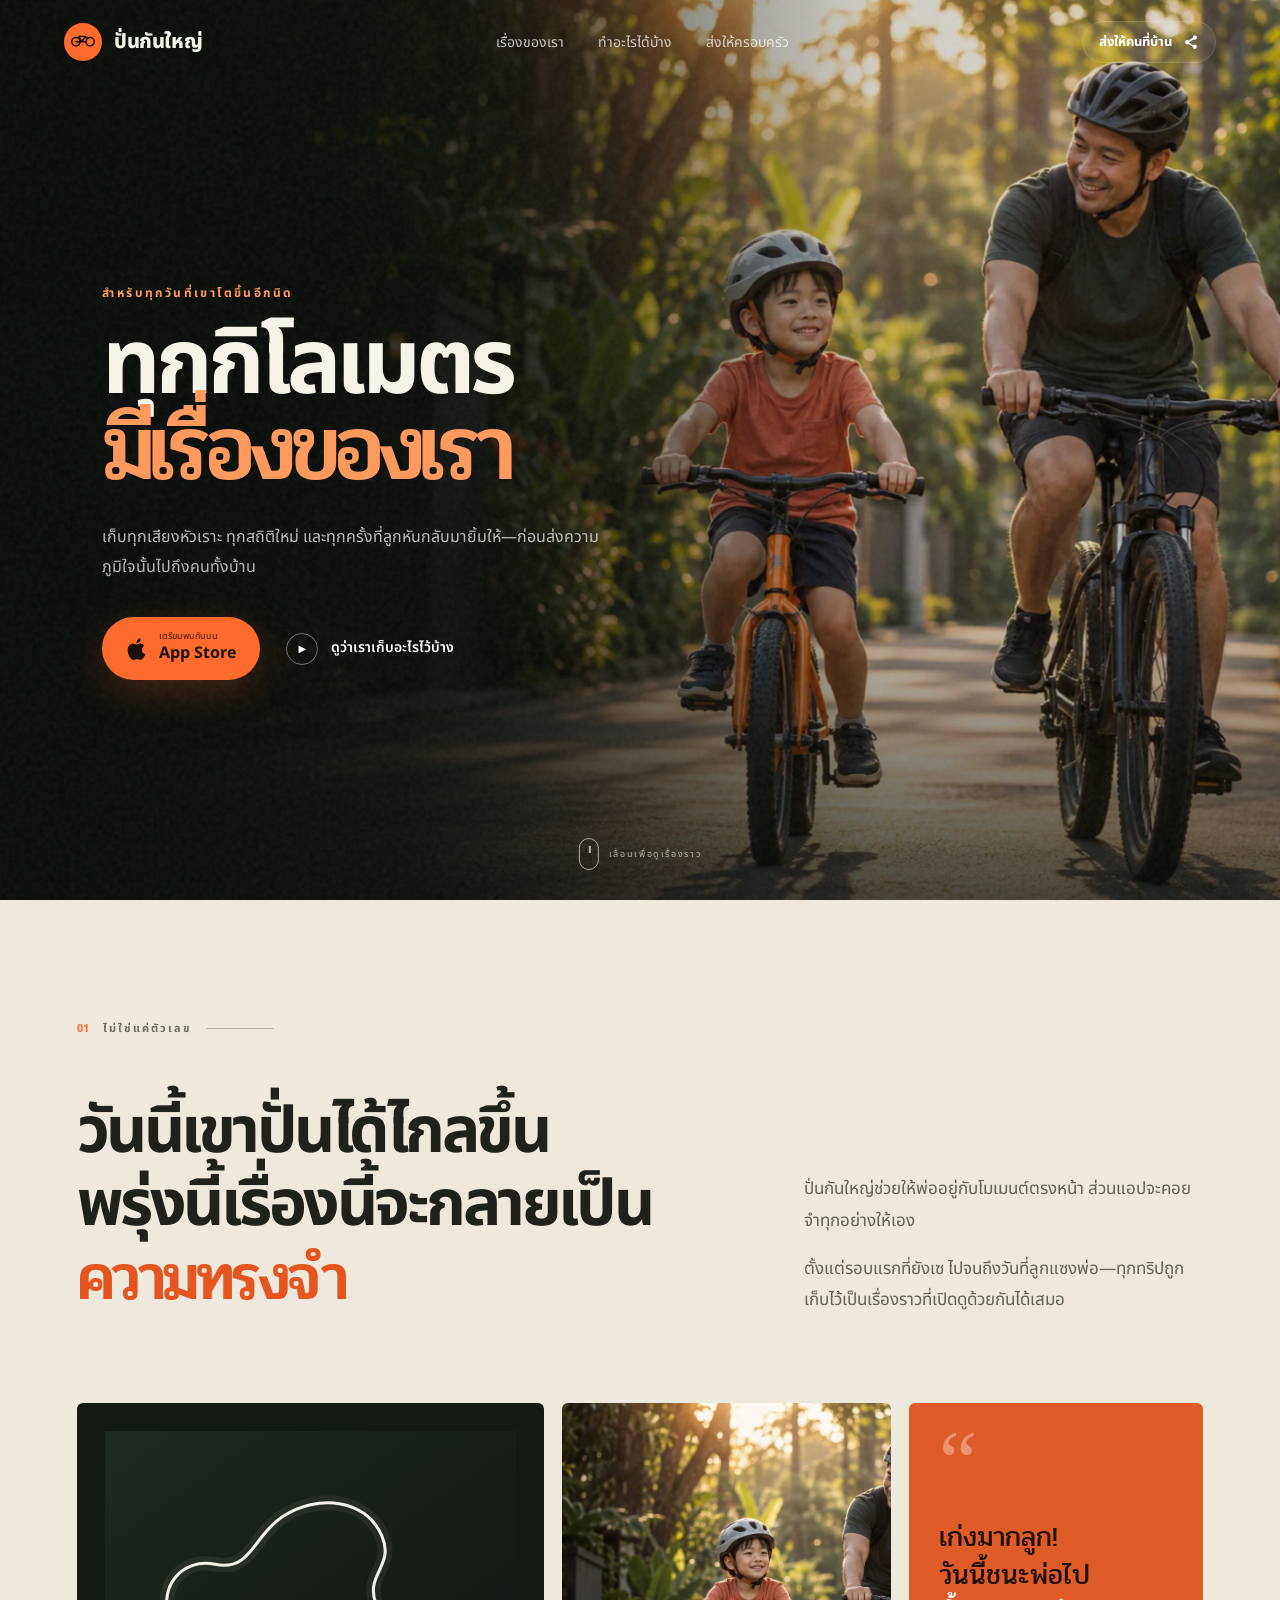
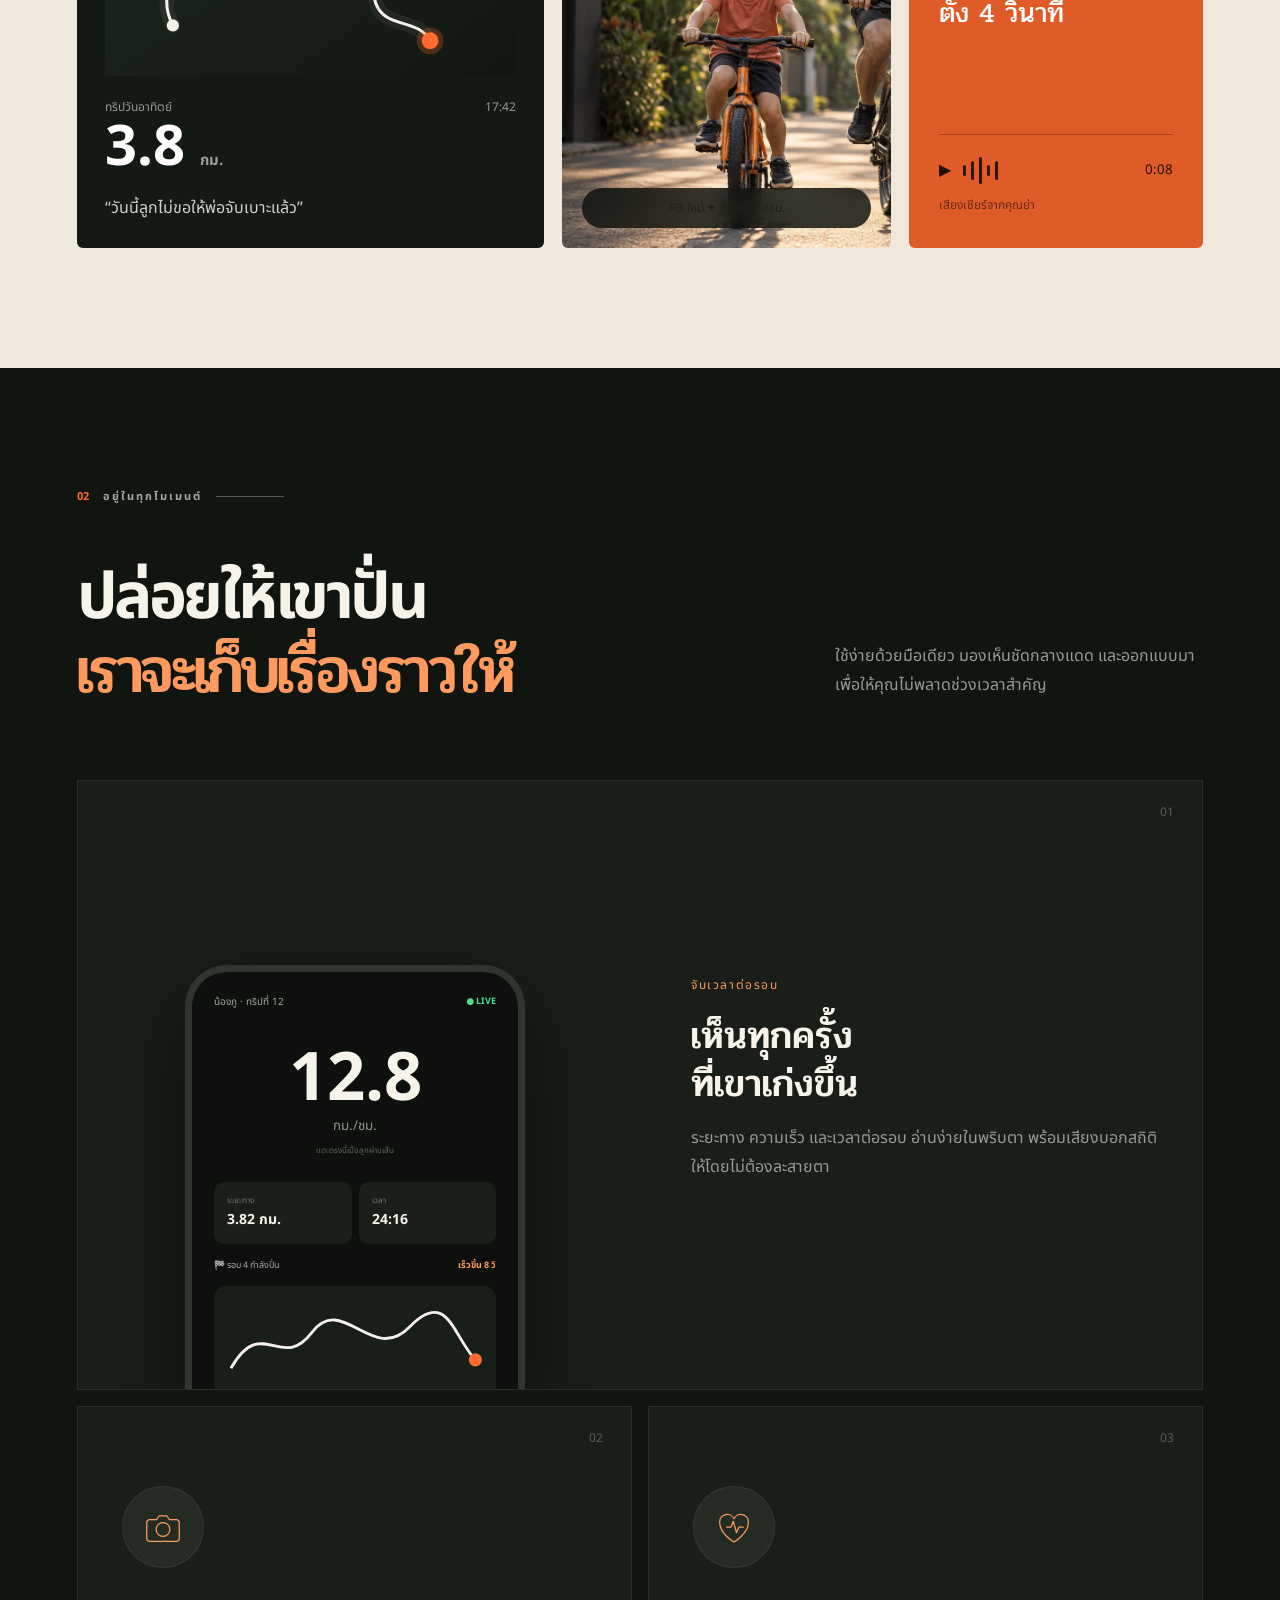
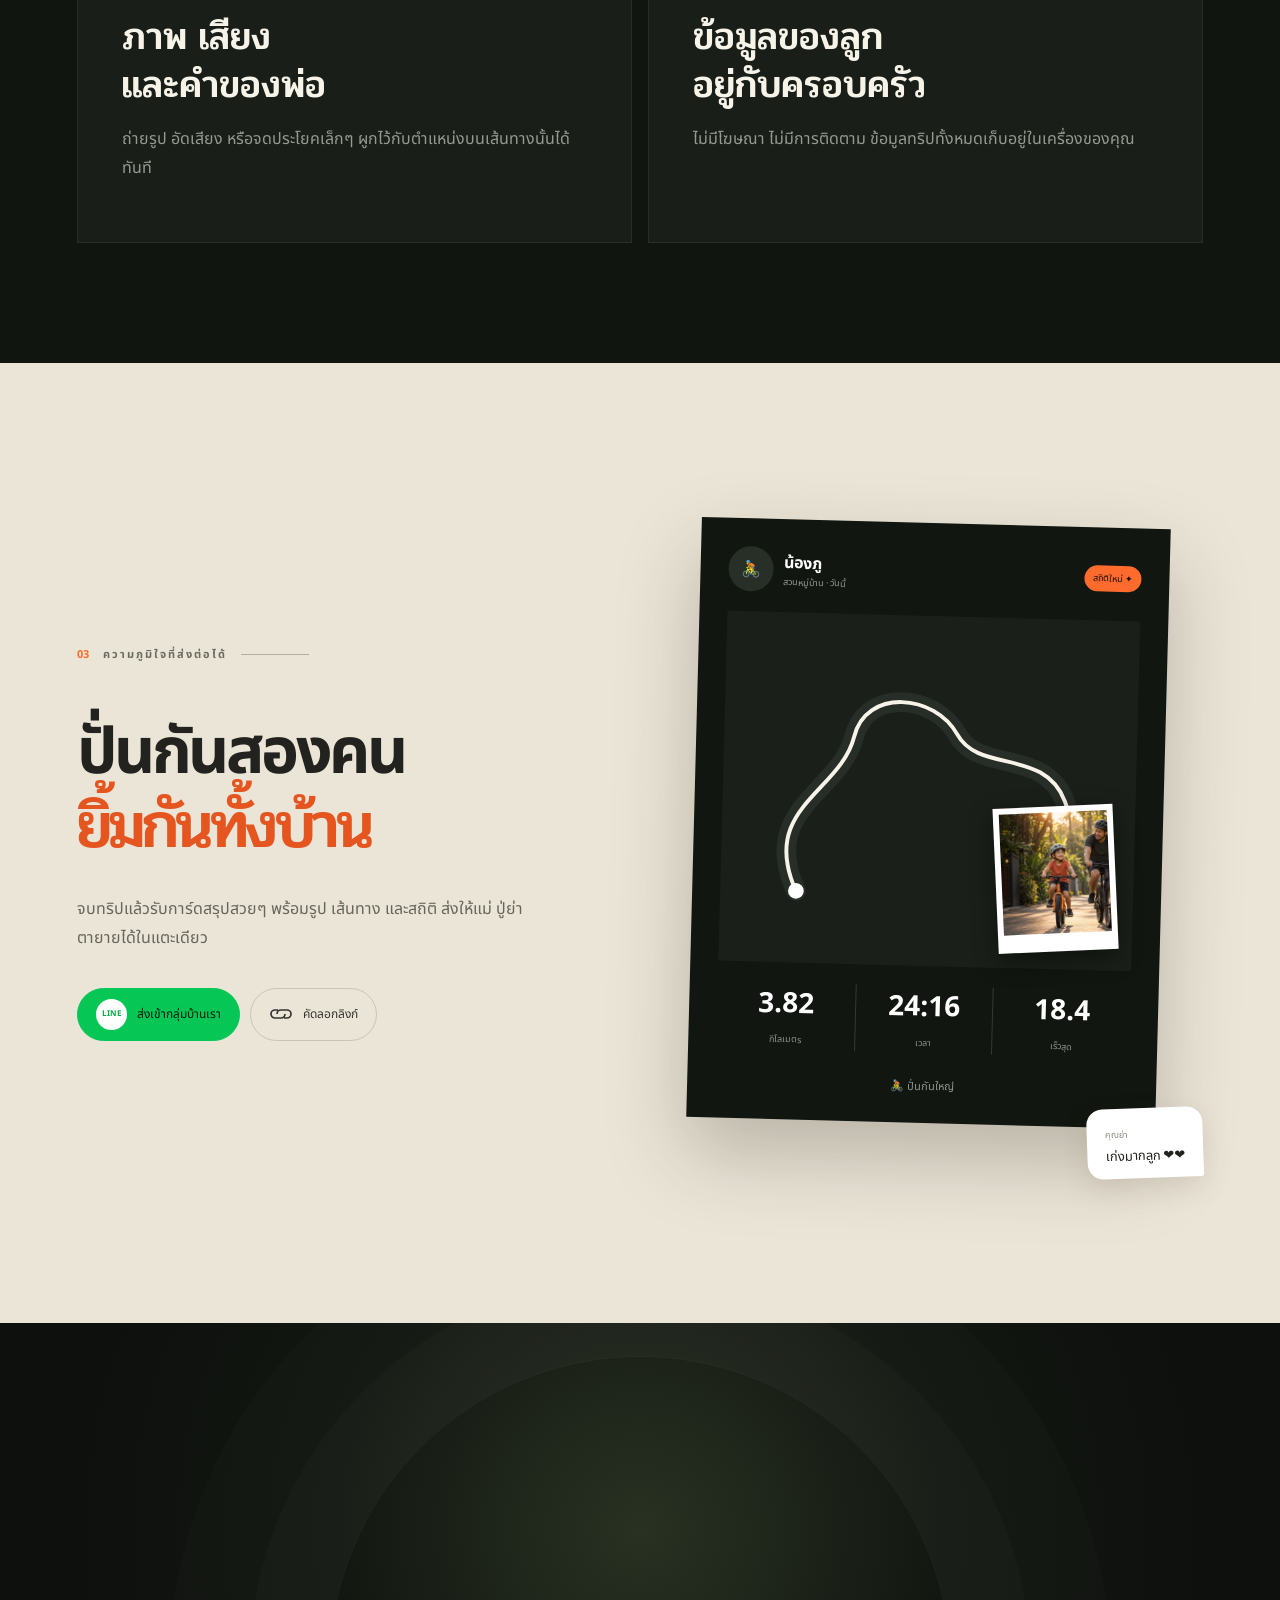
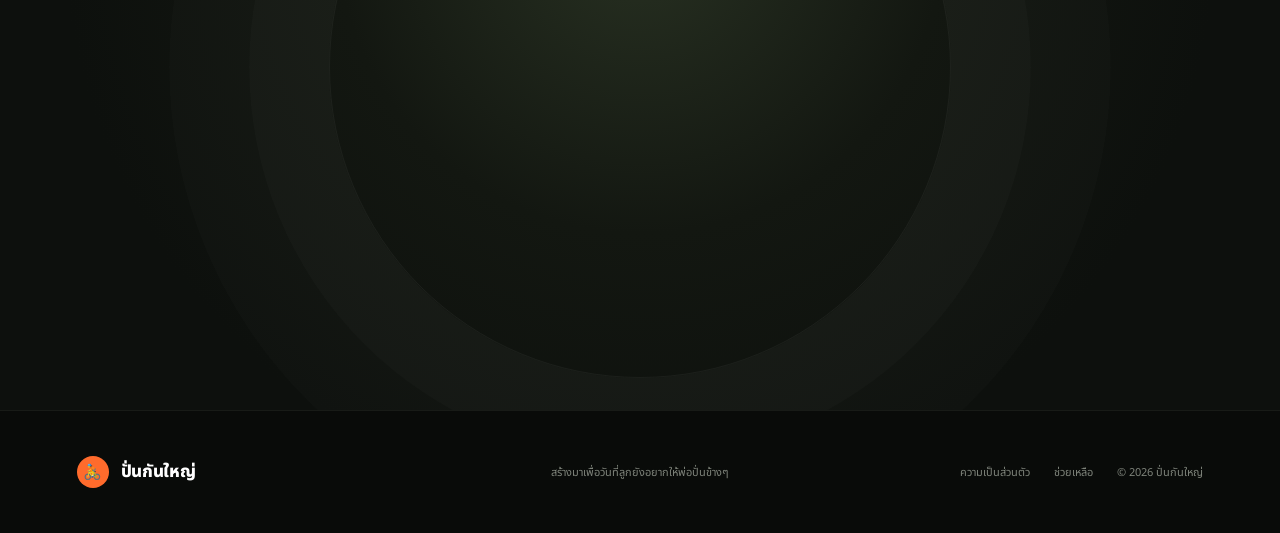
==== commit fa9380c3: "Footer: link to the privacy policy and support pages Co-Authored-By: Claude Opus 5.5 <noreply@anthro" ====
--- a/index.html
+++ b/index.html
@@ -156,7 +156,7 @@
     <footer>
       <a class="brand" href="#top"><span class="brand-mark" aria-hidden="true">🚴</span><span>ปั่นกันใหญ่</span></a>
       <p>สร้างมาเพื่อวันที่ลูกยังอยากให้พ่อปั่นข้างๆ</p>
-      <div><a href="#features">ความเป็นส่วนตัว</a><span>© 2026 ปั่นกันใหญ่</span></div>
+      <div><a href="privacy.html">ความเป็นส่วนตัว</a><a href="support.html">ช่วยเหลือ</a><span>© 2026 ปั่นกันใหญ่</span></div>
     </footer>
 
     <div class="toast" role="status" aria-live="polite" data-toast></div>
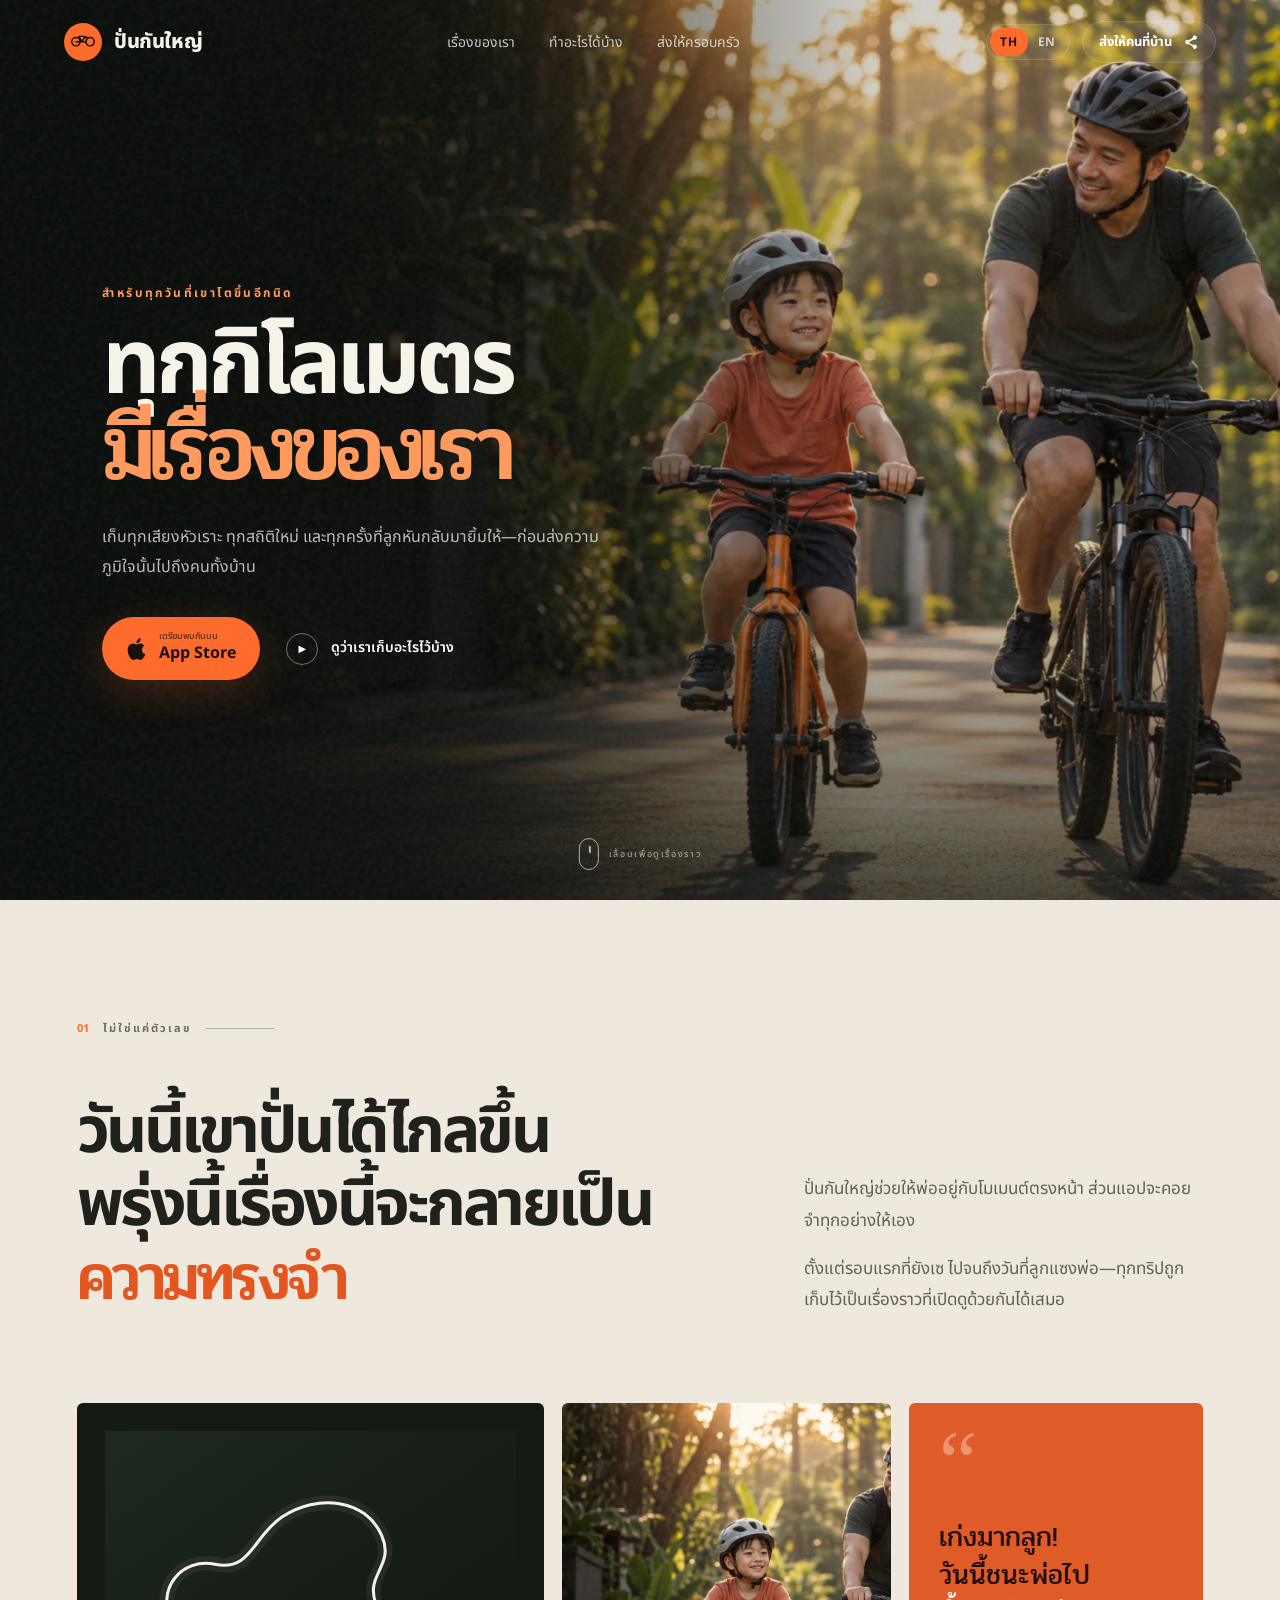
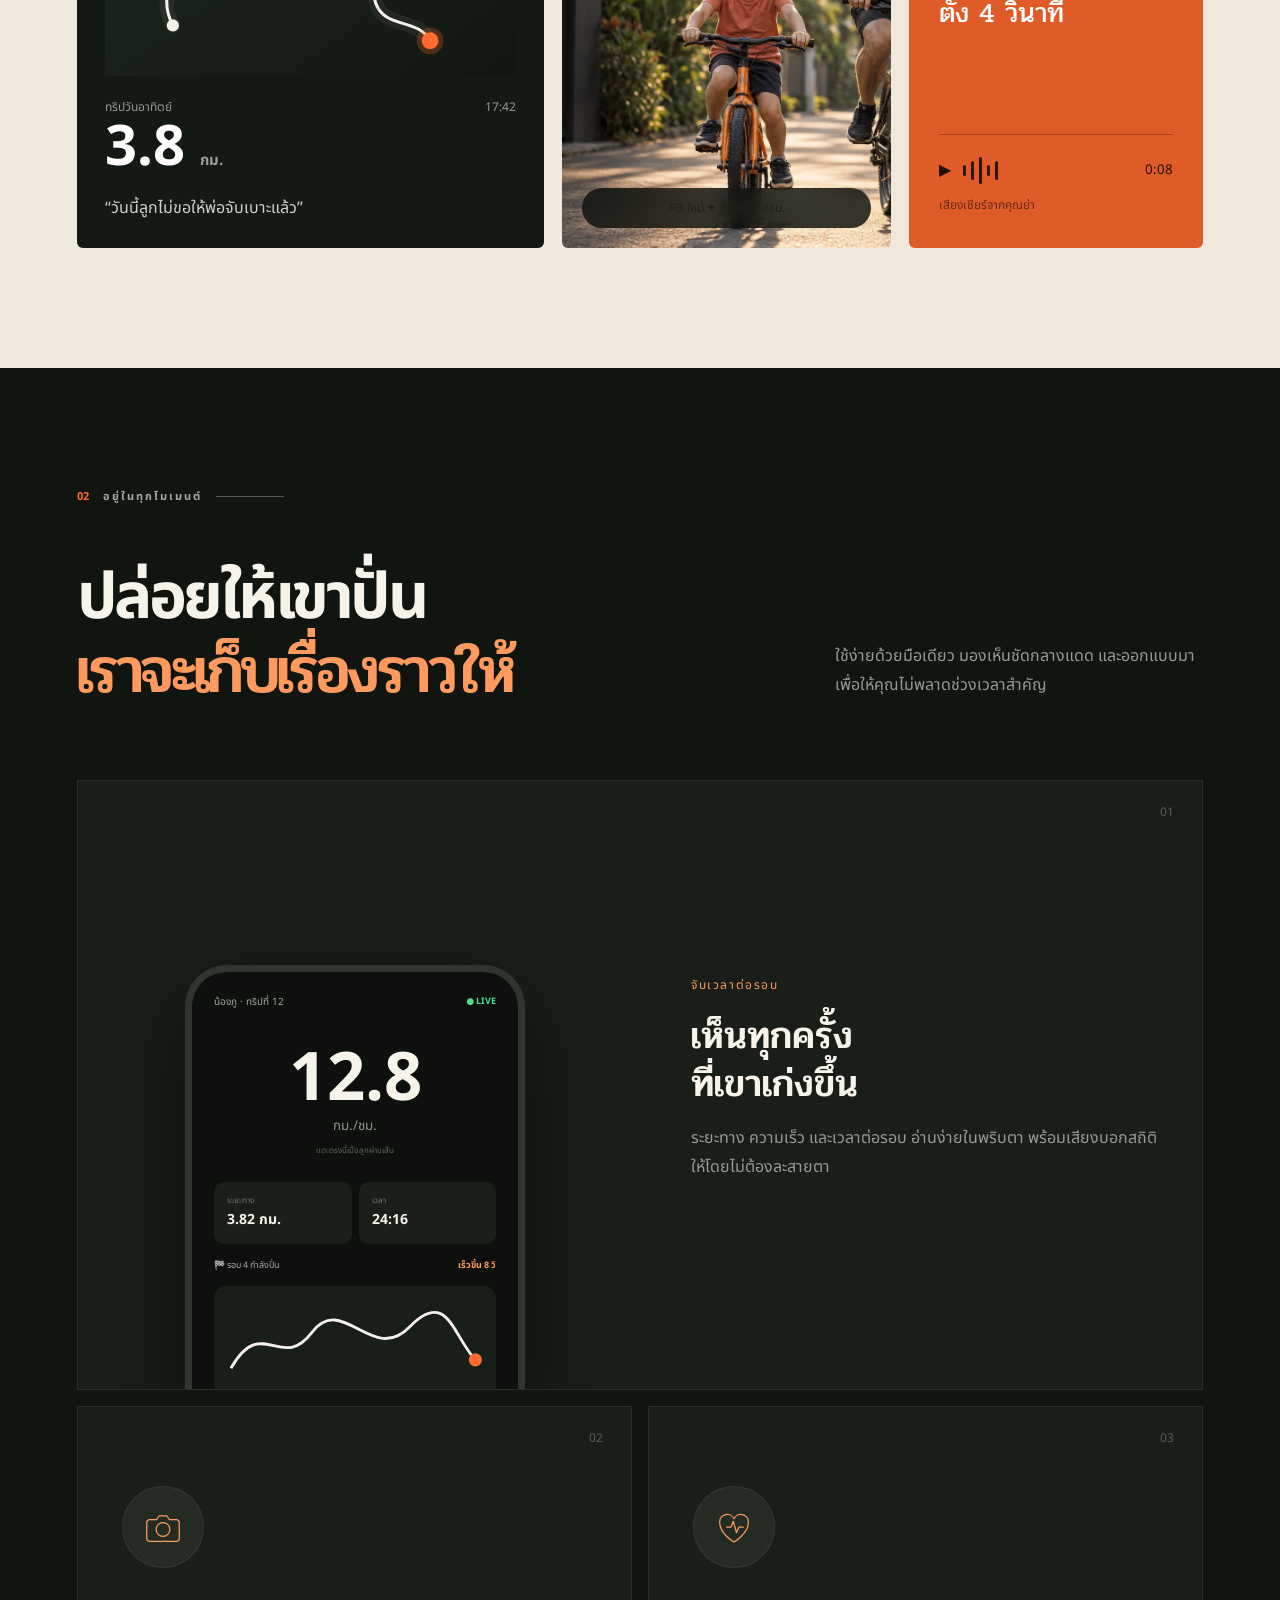
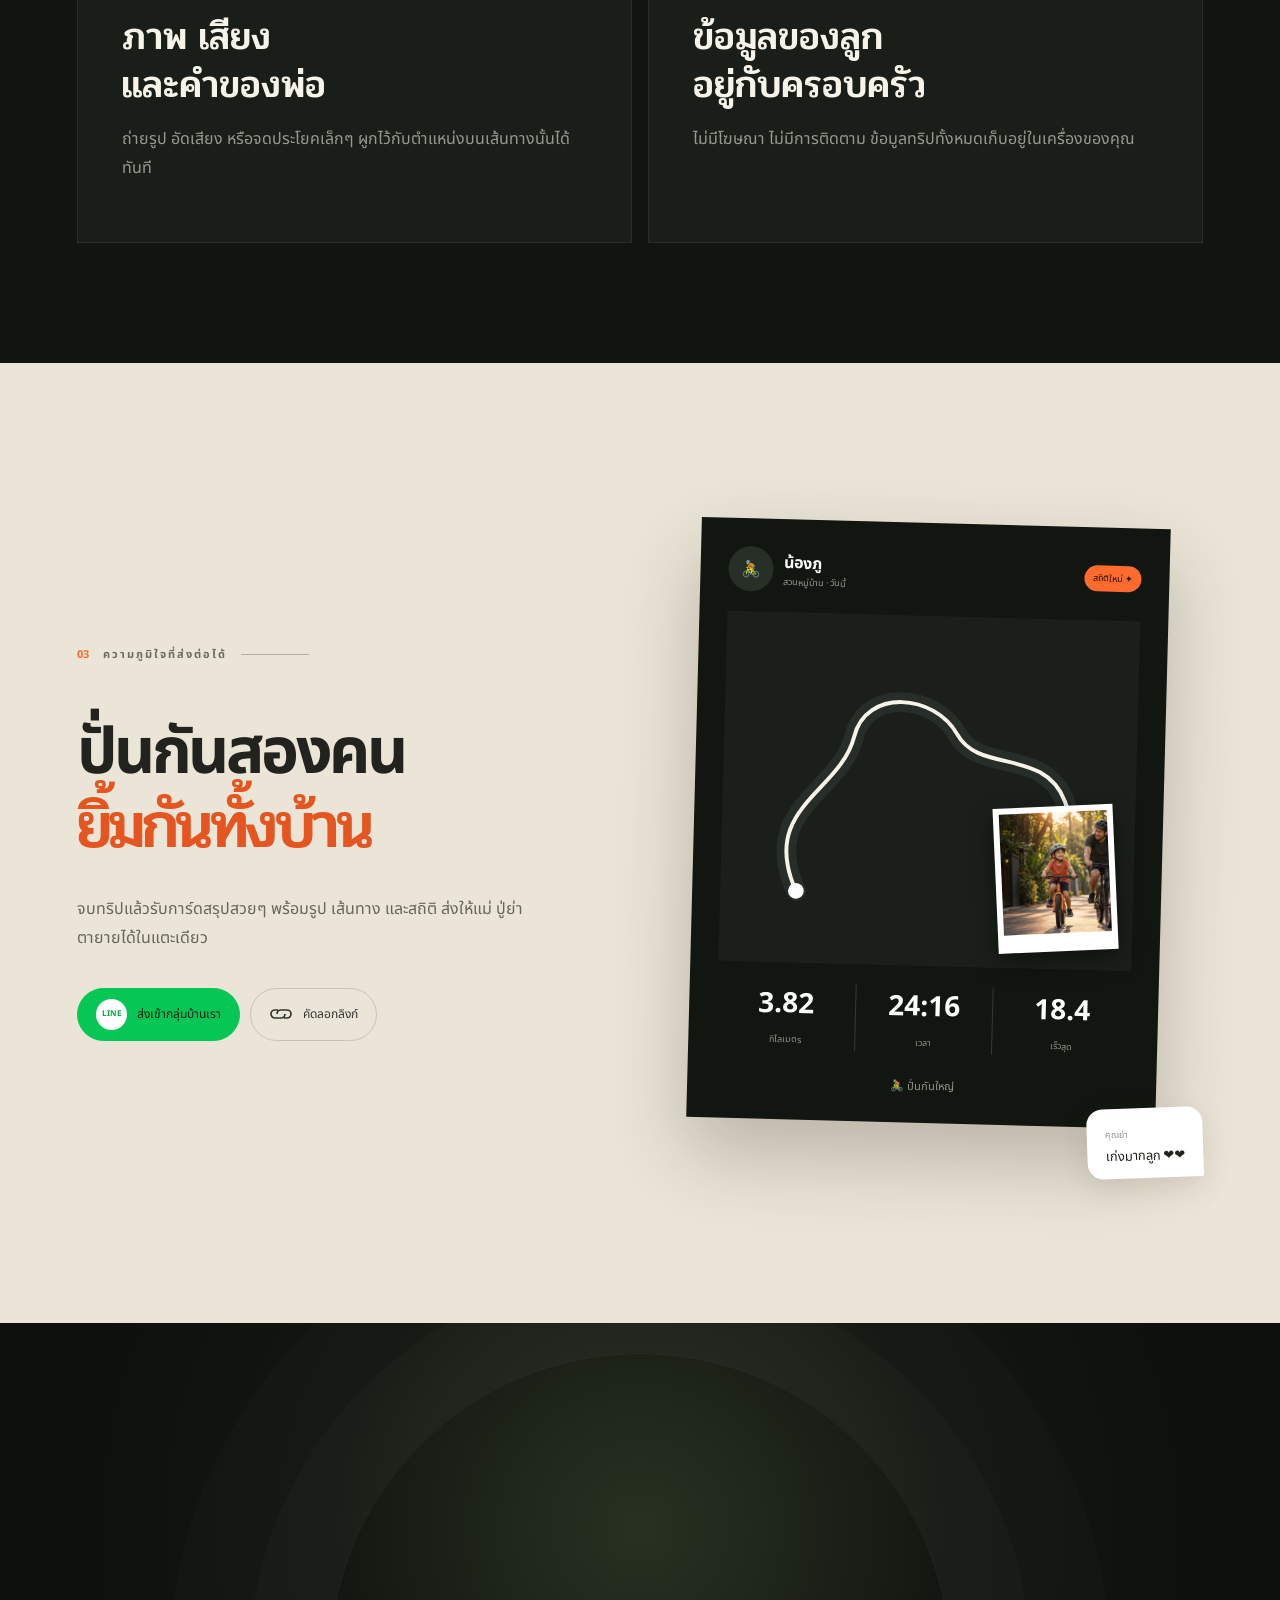
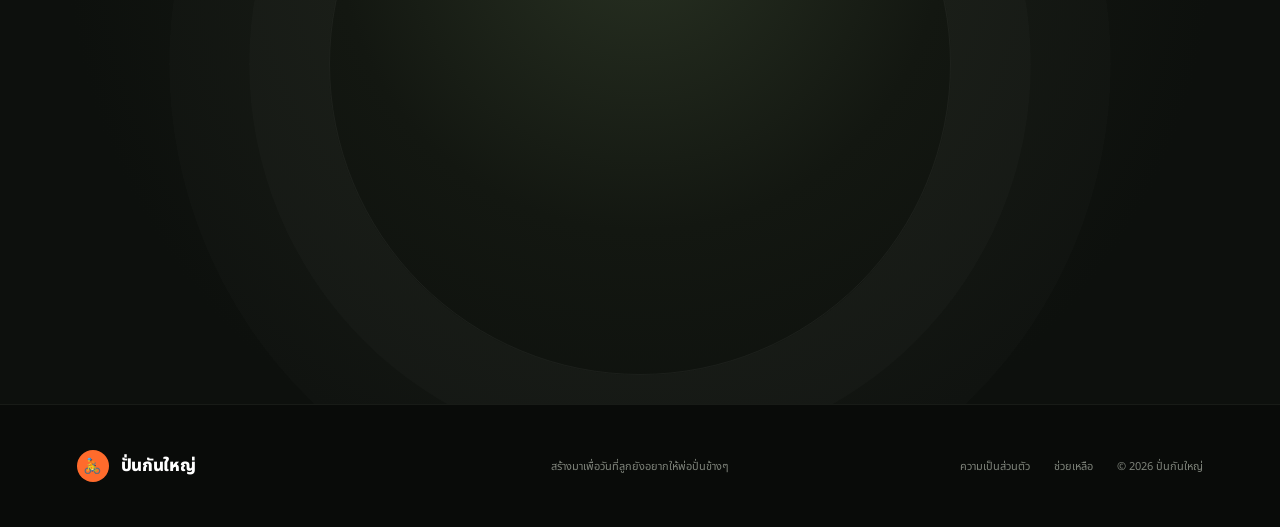
==== commit e8ec7b81: "Bilingual landing page, honest "coming soon" CTA, and SEO pass - Add English page at /en/ with a TH/" ====
--- a/index.html
+++ b/index.html
@@ -4,13 +4,49 @@
     <meta charset="UTF-8" />
     <meta name="viewport" content="width=device-width, initial-scale=1.0" />
     <meta name="theme-color" content="#0d100d" />
-    <meta name="description" content="ปั่นกันใหญ่ — บันทึกทุกกิโลเมตรที่ลูกเติบโต แล้วส่งต่อความภูมิใจให้ทั้งครอบครัว" />
+    <title>ปั่นกันใหญ่ — แอปบันทึกการปั่นจักรยานกับลูก สำหรับพ่อแม่</title>
+    <meta name="description" content="แอปบันทึกการปั่นจักรยานของเด็กกับพ่อแม่ จับเวลาต่อรอบ ความเร็ว ระยะทาง เก็บรูปและเสียงเชียร์ระหว่างทาง แชร์ให้ครอบครัวทาง LINE ไม่มีโฆษณา ข้อมูลอยู่ในเครื่อง" />
+    <link rel="canonical" href="https://leonlek.github.io/pun-kun-yai-site/" />
+    <link rel="alternate" hreflang="th" href="https://leonlek.github.io/pun-kun-yai-site/" />
+    <link rel="alternate" hreflang="en" href="https://leonlek.github.io/pun-kun-yai-site/en/" />
+    <link rel="alternate" hreflang="x-default" href="https://leonlek.github.io/pun-kun-yai-site/" />
+    <meta property="og:type" content="website" />
+    <meta property="og:site_name" content="ปั่นกันใหญ่" />
     <meta property="og:title" content="ปั่นกันใหญ่ — ทุกกิโลเมตร มีเรื่องของเรา" />
-    <meta property="og:description" content="แอปบันทึกทริปจักรยานของพ่อกับลูก เก็บความทรงจำ และแชร์ให้คนที่รัก" />
-    <meta property="og:image" content="assets/father-child-hero.webp" />
-    <title>ปั่นกันใหญ่ — ทุกกิโลเมตร มีเรื่องของเรา</title>
+    <meta property="og:description" content="แอปบันทึกทริปจักรยานของพ่อแม่กับลูก จับเวลาต่อรอบ เก็บรูป เสียงเชียร์ และเส้นทาง แล้วแชร์ความภูมิใจให้ทั้งครอบครัว" />
+    <meta property="og:url" content="https://leonlek.github.io/pun-kun-yai-site/" />
+    <meta property="og:image" content="https://leonlek.github.io/pun-kun-yai-site/assets/og-image.jpg" />
+    <meta property="og:image:width" content="1200" />
+    <meta property="og:image:height" content="630" />
+    <meta property="og:image:alt" content="พ่อกับลูกปั่นจักรยานด้วยกันในยามเย็น" />
+    <meta property="og:locale" content="th_TH" />
+    <meta property="og:locale:alternate" content="en_US" />
+    <meta name="twitter:card" content="summary_large_image" />
+    <meta name="twitter:title" content="ปั่นกันใหญ่ — ทุกกิโลเมตร มีเรื่องของเรา" />
+    <meta name="twitter:description" content="แอปบันทึกทริปจักรยานของพ่อแม่กับลูก จับเวลาต่อรอบ เก็บรูป เสียงเชียร์ และเส้นทาง แล้วแชร์ความภูมิใจให้ทั้งครอบครัว" />
+    <meta name="twitter:image" content="https://leonlek.github.io/pun-kun-yai-site/assets/og-image.jpg" />
+    <link rel="icon" href="assets/favicon.svg" type="image/svg+xml" />
+    <link rel="icon" href="assets/favicon-32.png" type="image/png" sizes="32x32" />
+    <link rel="apple-touch-icon" href="assets/apple-touch-icon.png" />
+    <link rel="preconnect" href="https://fonts.googleapis.com" />
+    <link rel="preconnect" href="https://fonts.gstatic.com" crossorigin />
+    <link rel="stylesheet" href="https://fonts.googleapis.com/css2?family=Noto+Sans+Thai:wght@300;400;500;600;700;800;900&amp;family=Pridi:wght@400;500;600&amp;display=swap" />
     <link rel="preload" as="image" href="assets/father-child-hero.webp" />
     <link rel="stylesheet" href="styles.css" />
+    <script type="application/ld+json">
+      {
+        "@context": "https://schema.org",
+        "@type": "MobileApplication",
+        "name": "ปั่นกันใหญ่",
+        "alternateName": "PunKunYai",
+        "operatingSystem": "iOS",
+        "applicationCategory": "HealthApplication",
+        "inLanguage": ["th", "en"],
+        "url": "https://leonlek.github.io/pun-kun-yai-site/",
+        "image": "https://leonlek.github.io/pun-kun-yai-site/assets/og-image.jpg",
+        "description": "แอป iPhone สำหรับพ่อแม่ที่ปั่นจักรยานกับลูก ดูความเร็ว ระยะทาง และเวลาสด จับเวลาต่อรอบ เสียงบอกสถิติและเสียงเชียร์จากครอบครัว ปักรูป วีดีโอ และเสียงโน้ตไว้บนเส้นทาง สรุปทริปพร้อมแผนที่ การ์ดแชร์ และวีดีโอ recap ไม่ต้องสมัครสมาชิก ไม่มีโฆษณา ข้อมูลทั้งหมดอยู่ในเครื่อง"
+      }
+    </script>
     <script src="script.js" defer></script>
   </head>
   <body>
@@ -19,7 +55,7 @@
     <header class="site-header" data-header>
       <a class="brand" href="#top" aria-label="ปั่นกันใหญ่ หน้าหลัก">
         <span class="brand-mark" aria-hidden="true">
-          <svg viewBox="0 0 44 44" role="img"><path d="M10 28.5a7 7 0 1 0 0-14 7 7 0 0 0 0 14Zm24 0a7 7 0 1 0 0-14 7 7 0 0 0 0 14ZM10 21.5h10l-5-9m5 9 6-9m-10 0h8m-4 9 6.5 0 3.5-7H26" /></svg>
+          <svg viewBox="0 0 44 44"><path d="M10 28.5a7 7 0 1 0 0-14 7 7 0 0 0 0 14Zm24 0a7 7 0 1 0 0-14 7 7 0 0 0 0 14ZM10 21.5h10l-5-9m5 9 6-9m-10 0h8m-4 9 6.5 0 3.5-7H26" /></svg>
         </span>
         <span>ปั่นกันใหญ่</span>
       </a>
@@ -28,10 +64,16 @@
         <a href="#features">ทำอะไรได้บ้าง</a>
         <a href="#family">ส่งให้ครอบครัว</a>
       </nav>
-      <button class="button button-small button-ghost js-share" type="button">
-        <span>ส่งให้คนที่บ้าน</span>
-        <svg viewBox="0 0 24 24" aria-hidden="true"><path d="M18 8a3 3 0 1 0-2.83-4A3 3 0 0 0 15 5c0 .21.02.42.07.62L8.9 9.03A3 3 0 0 0 7 8.35a3 3 0 1 0 1.9 5.62l6.17 3.41A3 3 0 0 0 15 18a3 3 0 1 0 .9-2.15l-6.17-3.42a3.1 3.1 0 0 0 0-.86l6.17-3.42A3 3 0 0 0 18 8Z" /></svg>
-      </button>
+      <div class="header-actions">
+        <nav class="lang-switch" aria-label="ภาษา / Language">
+          <a href="./" hreflang="th" lang="th" aria-current="page">TH</a>
+          <a href="en/" hreflang="en" lang="en" aria-label="English">EN</a>
+        </nav>
+        <button class="button button-small button-ghost js-share" type="button" aria-label="ส่งให้คนที่บ้าน">
+          <span>ส่งให้คนที่บ้าน</span>
+          <svg viewBox="0 0 24 24" aria-hidden="true"><path d="M18 8a3 3 0 1 0-2.83-4A3 3 0 0 0 15 5c0 .21.02.42.07.62L8.9 9.03A3 3 0 0 0 7 8.35a3 3 0 1 0 1.9 5.62l6.17 3.41A3 3 0 0 0 15 18a3 3 0 1 0 .9-2.15l-6.17-3.42a3.1 3.1 0 0 0 0-.86l6.17-3.42A3 3 0 0 0 18 8Z" /></svg>
+        </button>
+      </div>
     </header>
 
     <main id="main">
@@ -63,7 +105,7 @@
           </div>
         </div>
 
-        <div class="memory-strip" aria-label="ความทรงจำจากการปั่น">
+        <div class="memory-strip" role="group" aria-label="ความทรงจำจากการปั่น">
           <article class="memory-card memory-card-main reveal">
             <div class="route-art" aria-hidden="true">
               <svg viewBox="0 0 500 320"><path class="route-shadow" d="M70 254C45 205 83 165 125 174c47 10 50-37 88-62 46-30 109-24 130 25 17 39-22 50-8 88 12 34 56 19 71 49" /><path class="route-line" d="M70 254C45 205 83 165 125 174c47 10 50-37 88-62 46-30 109-24 130 25 17 39-22 50-8 88 12 34 56 19 71 49" /><circle cx="70" cy="254" r="8" /><circle class="route-end" cx="406" cy="274" r="11" /></svg>
@@ -73,7 +115,7 @@
             <p>“วันนี้ลูกไม่ขอให้พ่อจับเบาะแล้ว”</p>
           </article>
           <article class="memory-card memory-photo reveal">
-            <img src="assets/father-child-hero.webp" alt="พ่อมองลูกที่ปั่นจักรยานด้วยรอยยิ้ม" loading="lazy" />
+            <img src="assets/father-child-hero.webp" alt="พ่อมองลูกที่ปั่นจักรยานด้วยรอยยิ้ม" width="1586" height="992" loading="lazy" decoding="async" />
             <span class="photo-badge">PB ใหม่ ✦ 18.4 กม./ชม.</span>
           </article>
           <article class="memory-card quote-card reveal">
@@ -94,7 +136,7 @@
         <div class="feature-grid">
           <article class="feature feature-large reveal">
             <div class="feature-number">01</div>
-            <div class="phone-shell" aria-label="ตัวอย่างหน้าจอบันทึกการปั่น">
+            <div class="phone-shell" role="img" aria-label="ตัวอย่างหน้าจอบันทึกการปั่น: ความเร็ว 12.8 กม./ชม. ระยะทาง 3.82 กม. เวลา 24:16 รอบที่ 4 เร็วขึ้น 8 วินาที">
               <div class="phone-top"><span>น้องภู · ทริปที่ 12</span><b>● LIVE</b></div>
               <div class="speed"><strong>12.8</strong><small>กม./ชม.</small><span>แตะตรงนี้เมื่อลูกผ่านเส้น</span></div>
               <div class="stats"><span><small>ระยะทาง</small><b>3.82 กม.</b></span><span><small>เวลา</small><b>24:16</b></span></div>
@@ -128,10 +170,10 @@
         </div>
         <div class="share-card-wrap reveal">
           <div class="share-card">
-            <div class="share-card-top"><div><span class="avatar">🚴</span><span><b>น้องภู</b><small>สวนหมู่บ้าน · วันนี้</small></span></div><span class="new-badge">สถิติใหม่ ✦</span></div>
-            <div class="share-route"><svg viewBox="0 0 420 350"><path class="soft" d="M77 280c-40-83 42-101 55-158 11-50 81-46 105-5 23 39 89 11 111 65 22 53-38 64-18 113"/><path d="M77 280c-40-83 42-101 55-158 11-50 81-46 105-5 23 39 89 11 111 65 22 53-38 64-18 113"/><circle cx="77" cy="280" r="8"/><circle class="end" cx="330" cy="295" r="11"/></svg><div class="polaroid"><img src="assets/father-child-hero.webp" alt="ภาพทริปของพ่อและลูก" loading="lazy" /></div></div>
+            <div class="share-card-top"><div><span class="avatar" aria-hidden="true">🚴</span><span><b>น้องภู</b><small>สวนหมู่บ้าน · วันนี้</small></span></div><span class="new-badge">สถิติใหม่ ✦</span></div>
+            <div class="share-route"><svg viewBox="0 0 420 350" aria-hidden="true"><path class="soft" d="M77 280c-40-83 42-101 55-158 11-50 81-46 105-5 23 39 89 11 111 65 22 53-38 64-18 113"/><path d="M77 280c-40-83 42-101 55-158 11-50 81-46 105-5 23 39 89 11 111 65 22 53-38 64-18 113"/><circle cx="77" cy="280" r="8"/><circle class="end" cx="330" cy="295" r="11"/></svg><div class="polaroid"><img src="assets/father-child-hero.webp" alt="ภาพทริปของพ่อและลูก" width="1586" height="992" loading="lazy" decoding="async" /></div></div>
             <div class="share-stats"><span><b>3.82</b><small>กิโลเมตร</small></span><span><b>24:16</b><small>เวลา</small></span><span><b>18.4</b><small>เร็วสุด</small></span></div>
-            <div class="share-card-brand"><span>🚴</span> ปั่นกันใหญ่</div>
+            <div class="share-card-brand"><span aria-hidden="true">🚴</span> ปั่นกันใหญ่</div>
           </div>
           <div class="family-reply"><span>คุณย่า</span><p>เก่งมากลูก ❤️❤️</p></div>
         </div>
@@ -142,13 +184,15 @@
           <span class="sun-icon" aria-hidden="true">☀</span>
           <p class="eyebrow">ทริปแรกกำลังจะเริ่ม</p>
           <h2>ช่วงเวลานี้<br /><em>อย่าปล่อยให้ผ่านไป</em></h2>
-          <p>ลงชื่อไว้ แล้วเราจะบอกคุณทันทีเมื่อปั่นกันใหญ่พร้อมให้ดาวน์โหลด</p>
-          <form class="notify-form" data-notify-form>
-            <label class="sr-only" for="email">อีเมล</label>
-            <input id="email" name="email" type="email" placeholder="อีเมลของคุณ" autocomplete="email" required />
-            <button class="button button-primary" type="submit">บอกฉันวันเปิดตัว <span>→</span></button>
-          </form>
-          <small>ไม่มีสแปม มีแค่ข่าวดีวันเดียว ✦</small>
+          <p>ปั่นกันใหญ่สำหรับ iPhone กำลังจะมาบน App Store เร็วๆ นี้ ระหว่างรอ ส่งหน้านี้ให้คนที่บ้านดูก่อนก็ได้</p>
+          <div class="coming-soon">
+            <span class="store-badge">
+              <svg viewBox="0 0 24 24" aria-hidden="true"><path d="M16.7 13.1c0-2.7 2.2-4 2.3-4.1a5 5 0 0 0-3.9-2.1c-1.7-.2-3.2 1-4.1 1-.9 0-2.2-1-3.6-1-1.9 0-3.7 1.1-4.7 2.8-2 3.5-.5 8.7 1.4 11.5.9 1.4 2.1 2.9 3.6 2.8 1.4-.1 2-1 3.7-1s2.2 1 3.7 1c1.5 0 2.5-1.4 3.5-2.8a12.5 12.5 0 0 0 1.6-3.3 4.7 4.7 0 0 1-3.5-4.8ZM14 5.2A4.7 4.7 0 0 0 15.1 1 4.8 4.8 0 0 0 12 3.1a4.5 4.5 0 0 0-1.1 3.3A4 4 0 0 0 14 5.2Z" /></svg>
+              <span><small>เร็วๆ นี้บน</small>App Store</span>
+            </span>
+            <button class="button button-ghost js-share" type="button">ส่งหน้านี้ให้คนที่บ้าน <span aria-hidden="true">→</span></button>
+          </div>
+          <small>ไม่ต้องสมัครสมาชิก ไม่มีโฆษณา ข้อมูลทุกอย่างอยู่ในเครื่องของคุณ ✦</small>
         </div>
       </section>
     </main>
@@ -162,7 +206,7 @@
     <div class="toast" role="status" aria-live="polite" data-toast></div>
     <dialog class="story-dialog" data-story-dialog>
       <button class="dialog-close" type="button" aria-label="ปิด">×</button>
-      <span class="dialog-icon">🚴</span>
+      <span class="dialog-icon" aria-hidden="true">🚴</span>
       <p class="eyebrow">หนึ่งทริป เก็บได้มากกว่าที่คิด</p>
       <h2>เส้นทางหนึ่งเส้น<br />เล่าได้ทั้งวัน</h2>
       <div class="dialog-list"><span><b>01</b> สถิติและเวลาต่อรอบ</span><span><b>02</b> รูป เสียง และโน้ตระหว่างทาง</span><span><b>03</b> การ์ดสรุปพร้อมแชร์ให้ครอบครัว</span></div>
--- a/styles.css
+++ b/styles.css
@@ -1,4 +1,4 @@
-@import url('https://fonts.googleapis.com/css2?family=Noto+Sans+Thai:wght@300;400;500;600;700;800;900&family=Pridi:wght@400;500;600&display=swap');
+/* Fonts (Noto Sans Thai + Pridi) are loaded with <link> in each page's <head>. */
 
 :root {
   --ink: #f6f3e9;
@@ -32,6 +32,11 @@
 .desktop-nav { display: flex; align-items: center; gap: 34px; font-size: 14px; color: rgba(255,255,255,.75); }
 .desktop-nav a { transition: color .2s; }
 .desktop-nav a:hover { color: var(--orange-light); }
+.header-actions { display: flex; align-items: center; gap: 12px; }
+.lang-switch { display: flex; padding: 3px; border: 1px solid var(--line); border-radius: 999px; background: rgba(255,255,255,.06); font-size: 12px; font-weight: 700; letter-spacing: .06em; }
+.lang-switch a { min-width: 38px; padding: 8px 10px; border-radius: 999px; text-align: center; line-height: 1; color: rgba(255,255,255,.72); transition: color .2s, background .2s; }
+.lang-switch a:hover { color: #fff; }
+.lang-switch a[aria-current="page"] { background: var(--orange); color: #1b110b; }
 
 .button { border: 0; border-radius: 999px; padding: 15px 24px; display: inline-flex; align-items: center; justify-content: center; gap: 10px; cursor: pointer; font-weight: 700; transition: transform .2s, background .2s, color .2s; }
 .button:hover { transform: translateY(-2px); }
@@ -105,19 +110,19 @@
 
 .family { background: #ebe5d8; color: #22231e; display: grid; grid-template-columns: .9fr 1.1fr; gap: 10vw; align-items: center; overflow: hidden; }.family h2 { margin: 55px 0 30px; }.family h2 em { color:#e45520; }.family-copy > p { color:#66665b;line-height:1.85;max-width:480px }.share-row { display:flex; gap:10px; margin-top:34px; flex-wrap:wrap }.share-pill {border:1px solid #cbc4b6;background:transparent;color:#34342f;border-radius:999px;padding:10px 18px;display:flex;align-items:center;gap:10px;cursor:pointer;font-size:12px}.share-pill.line{background:#06c755;border-color:#06c755;color:#071c0c}.share-pill.line b{background:#fff;color:#06a846;border-radius:50%;font-size:8px;width:31px;height:31px;display:grid;place-items:center}.share-pill svg{width:24px;fill:none;stroke:currentColor;stroke-width:1.7}.share-card-wrap { position:relative; padding: 40px 40px 80px; }.share-card { max-width:520px;margin:auto;background:#111610;color:#fff;padding:28px;box-shadow:0 35px 80px rgba(41,31,18,.25);transform:rotate(1.5deg)}.share-card-top{display:flex;justify-content:space-between;align-items:center}.share-card-top>div{display:flex;gap:10px;align-items:center}.share-card-top span span{display:flex;flex-direction:column}.share-card-top small{display:block;color:#969b91;font-size:9px}.avatar{width:45px;height:45px;display:grid;place-items:center;background:#282f27;border-radius:50%}.new-badge{font-size:9px;color:#201209;background:var(--orange);padding:6px 9px;border-radius:99px}.share-route{position:relative;background:#1a2019;margin:20px 0;height:350px}.share-route svg{width:100%;height:100%}.share-route path{fill:none;stroke:#f7f3e8;stroke-width:4;stroke-linecap:round}.share-route .soft{stroke:rgba(255,255,255,.06);stroke-width:20}.share-route circle{fill:#fff}.share-route .end{fill:var(--orange);stroke:rgba(255,107,44,.25);stroke-width:12}.polaroid{position:absolute;right:18px;bottom:18px;width:120px;height:145px;background:#fff;padding:6px 6px 18px;transform:rotate(-4deg);box-shadow:0 8px 24px #0007}.polaroid img{width:100%;height:100%;object-fit:cover;object-position:73% center}.share-stats{display:grid;grid-template-columns:repeat(3,1fr);text-align:center}.share-stats span+span{border-left:1px solid #343a33}.share-stats b{display:block;font-size:28px}.share-stats small{color:#8d9389;font-size:9px}.share-card-brand{text-align:center;margin-top:25px;color:#8f958a;font-size:11px}.family-reply{position:absolute;right:0;bottom:25px;background:#fff;border-radius:16px 16px 3px 16px;padding:12px 18px;box-shadow:0 10px 28px #55462a22;transform:rotate(-2deg)}.family-reply span{font-size:9px;color:#8f8b81}.family-reply p{font-size:13px;margin:2px 0 0}
 
-.notify { min-height: 670px; display:grid;place-items:center;text-align:center;position:relative;background:radial-gradient(circle at 50% 30%,#283122 0,#131711 38%,#0d100d 72%);overflow:hidden}.notify::before{content:"";position:absolute;width:620px;height:620px;border:1px solid rgba(255,255,255,.05);border-radius:50%;box-shadow:0 0 0 80px rgba(255,255,255,.015),0 0 0 160px rgba(255,255,255,.01)}.notify-inner{position:relative;z-index:1;max-width:760px}.sun-icon{font-size:40px;color:var(--orange);display:block;margin-bottom:25px}.notify h2{margin:14px 0 22px}.notify>p,.notify-inner>p:not(.eyebrow){color:#9ba096}.notify-form{display:flex;max-width:570px;margin:32px auto 15px;background:#1b201a;border:1px solid var(--line);border-radius:999px;padding:5px}.notify-form input{flex:1;min-width:0;border:0;background:transparent;color:#fff;padding:0 20px;outline:none}.notify-form .button{white-space:nowrap}.notify-inner>small{color:#646a61;font-size:10px}
+.notify { min-height: 670px; display:grid;place-items:center;text-align:center;position:relative;background:radial-gradient(circle at 50% 30%,#283122 0,#131711 38%,#0d100d 72%);overflow:hidden}.notify::before{content:"";position:absolute;width:620px;height:620px;border:1px solid rgba(255,255,255,.05);border-radius:50%;box-shadow:0 0 0 80px rgba(255,255,255,.015),0 0 0 160px rgba(255,255,255,.01)}.notify-inner{position:relative;z-index:1;max-width:760px}.sun-icon{font-size:40px;color:var(--orange);display:block;margin-bottom:25px}.notify h2{margin:14px 0 22px}.notify>p,.notify-inner>p:not(.eyebrow){color:#9ba096}.coming-soon{display:flex;flex-wrap:wrap;justify-content:center;align-items:center;gap:14px;margin:32px auto 18px}.store-badge{display:inline-flex;align-items:center;gap:10px;padding:12px 22px;border:1px solid rgba(255,255,255,.28);border-radius:14px;background:#000;color:#fff;font-weight:700;font-size:18px;line-height:1.1;text-align:left}.store-badge svg{width:24px;fill:currentColor}.store-badge small{display:block;font-size:10px;font-weight:500;opacity:.75}.coming-soon .button-ghost{padding:15px 22px}.notify-inner>small{color:#646a61;font-size:10px}
 footer { background:#090b09;padding:45px max(6vw,24px);display:grid;grid-template-columns:1fr 1fr 1fr;align-items:center;color:#7e837a;font-size:11px;border-top:1px solid #181b17}footer .brand{color:#fff;font-size:17px}footer .brand-mark{width:32px;height:32px;font-size:15px}footer>p{text-align:center;margin:0}footer>div{display:flex;justify-content:flex-end;gap:24px}
 .toast{position:fixed;left:50%;bottom:30px;transform:translate(-50%,30px);background:#fff;color:#171914;border-radius:999px;padding:12px 22px;font-size:13px;font-weight:600;opacity:0;pointer-events:none;transition:.25s;z-index:300;box-shadow:0 10px 30px #0004}.toast.show{opacity:1;transform:translate(-50%,0)}
 .story-dialog{width:min(560px,calc(100vw - 32px));background:#171c16;color:#fff;border:1px solid #343b32;padding:42px;border-radius:8px;box-shadow:0 40px 100px #0009}.story-dialog::backdrop{background:rgba(5,8,5,.78);backdrop-filter:blur(7px)}.dialog-close{position:absolute;right:16px;top:12px;border:0;background:none;color:#999;font-size:28px;cursor:pointer}.dialog-icon{font-size:42px}.story-dialog h2{font-size:40px;line-height:1.15;margin:15px 0 30px}.dialog-list{display:grid;gap:12px;color:#b2b7ae}.dialog-list span{padding:13px 0;border-top:1px solid var(--line)}.dialog-list b{color:var(--orange);font-size:10px;margin-right:14px}.dialog-action{margin-top:30px;width:100%}
 .reveal { opacity:0; transform:translateY(24px); transition:opacity .75s ease,transform .75s ease }.reveal.in-view{opacity:1;transform:none}
 
 @media (max-width: 900px) {
-  .desktop-nav { display:none }.site-header{height:70px;padding:0 20px}.site-header .button span{display:none}.site-header .button{width:42px;height:42px;padding:0}.brand{font-size:17px}.brand-mark{width:34px;height:34px}
+  .desktop-nav { display:none }.site-header{height:70px;padding:0 20px}.site-header .button span{display:none}.site-header .button{width:42px;height:42px;padding:0}.header-actions{gap:8px}.brand{font-size:17px}.brand-mark{width:34px;height:34px}
   .hero-photo{background-position:64% center}.hero-photo::after{background:linear-gradient(0deg,rgba(9,13,10,.98) 3%,rgba(9,13,10,.78) 43%,rgba(9,13,10,.08) 75%)}.hero{align-items:flex-end}.hero-content{margin:0;padding:0 24px 100px;width:100%}.hero h1{font-size:clamp(48px,15vw,76px)}.hero-copy{font-size:15px;max-width:580px}.scroll-cue{display:none}
   .section{padding:88px 24px}.intro-grid,.features-heading,.family{grid-template-columns:1fr}.intro-grid{gap:35px;margin:44px 0 60px}.memory-strip{grid-template-columns:1fr 1fr}.memory-card-main{grid-column:1/-1}.feature-large{grid-template-columns:1fr;gap:30px}.phone-shell{margin:55px auto -120px}.feature-copy{padding-top:90px}.family{gap:35px}.family-copy{padding-top:70px}.share-card-wrap{max-width:650px;margin:auto;width:100%}footer{grid-template-columns:1fr;text-align:center;gap:24px}footer .brand,footer>div{justify-content:center}
 }
 @media (max-width: 600px) {
   .hero{min-height:820px}.hero-photo{height:58%;bottom:auto;background-position:66% center}.hero-photo::after{background:linear-gradient(0deg,#0d100d 0%,rgba(13,16,13,.1) 65%)}.hero-content{padding-bottom:54px}.hero h1{margin:15px 0 22px}.hero-actions{align-items:flex-start;flex-direction:column;gap:10px;margin-top:26px}.text-link{font-size:12px}
-  .intro h2,.features h2,.family h2,.notify h2{font-size:40px}.memory-strip,.feature-grid{grid-template-columns:1fr}.memory-card,.feature{min-height:370px}.memory-card-main,.feature-large{grid-column:auto}.quote-card{min-height:400px}.feature{padding:30px}.feature-large{min-height:760px}.features-heading{gap:28px;margin:45px 0}.phone-shell{width:92%;margin-top:50px}.feature-copy{padding-top:105px}.family{padding-left:20px;padding-right:20px}.share-card-wrap{padding:20px 0 80px}.share-card{padding:18px}.share-route{height:290px}.share-stats b{font-size:23px}.family-reply{right:-8px}.notify-form{border-radius:18px;padding:6px;flex-direction:column}.notify-form input{height:52px;text-align:center}.notify-form .button{width:100%}.notify{min-height:650px}.notify::before{width:370px;height:370px}footer>div{flex-direction:column;gap:10px}.story-dialog{padding:32px 24px}.story-dialog h2{font-size:34px}
+  .intro h2,.features h2,.family h2,.notify h2{font-size:40px}.memory-strip,.feature-grid{grid-template-columns:1fr}.memory-card,.feature{min-height:370px}.memory-card-main,.feature-large{grid-column:auto}.quote-card{min-height:400px}.feature{padding:30px}.feature-large{min-height:760px}.features-heading{gap:28px;margin:45px 0}.phone-shell{width:92%;margin-top:50px}.feature-copy{padding-top:105px}.family{padding-left:20px;padding-right:20px}.share-card-wrap{padding:20px 0 80px}.share-card{padding:18px}.share-route{height:290px}.share-stats b{font-size:23px}.family-reply{right:-8px}.coming-soon{flex-direction:column}.notify{min-height:650px}.notify::before{width:370px;height:370px}footer>div{flex-direction:column;gap:10px}.story-dialog{padding:32px 24px}.story-dialog h2{font-size:34px}
 }
 @media (prefers-reduced-motion: reduce) { html{scroll-behavior:auto}*,*::before,*::after{animation:none!important;transition:none!important}.reveal{opacity:1;transform:none} }
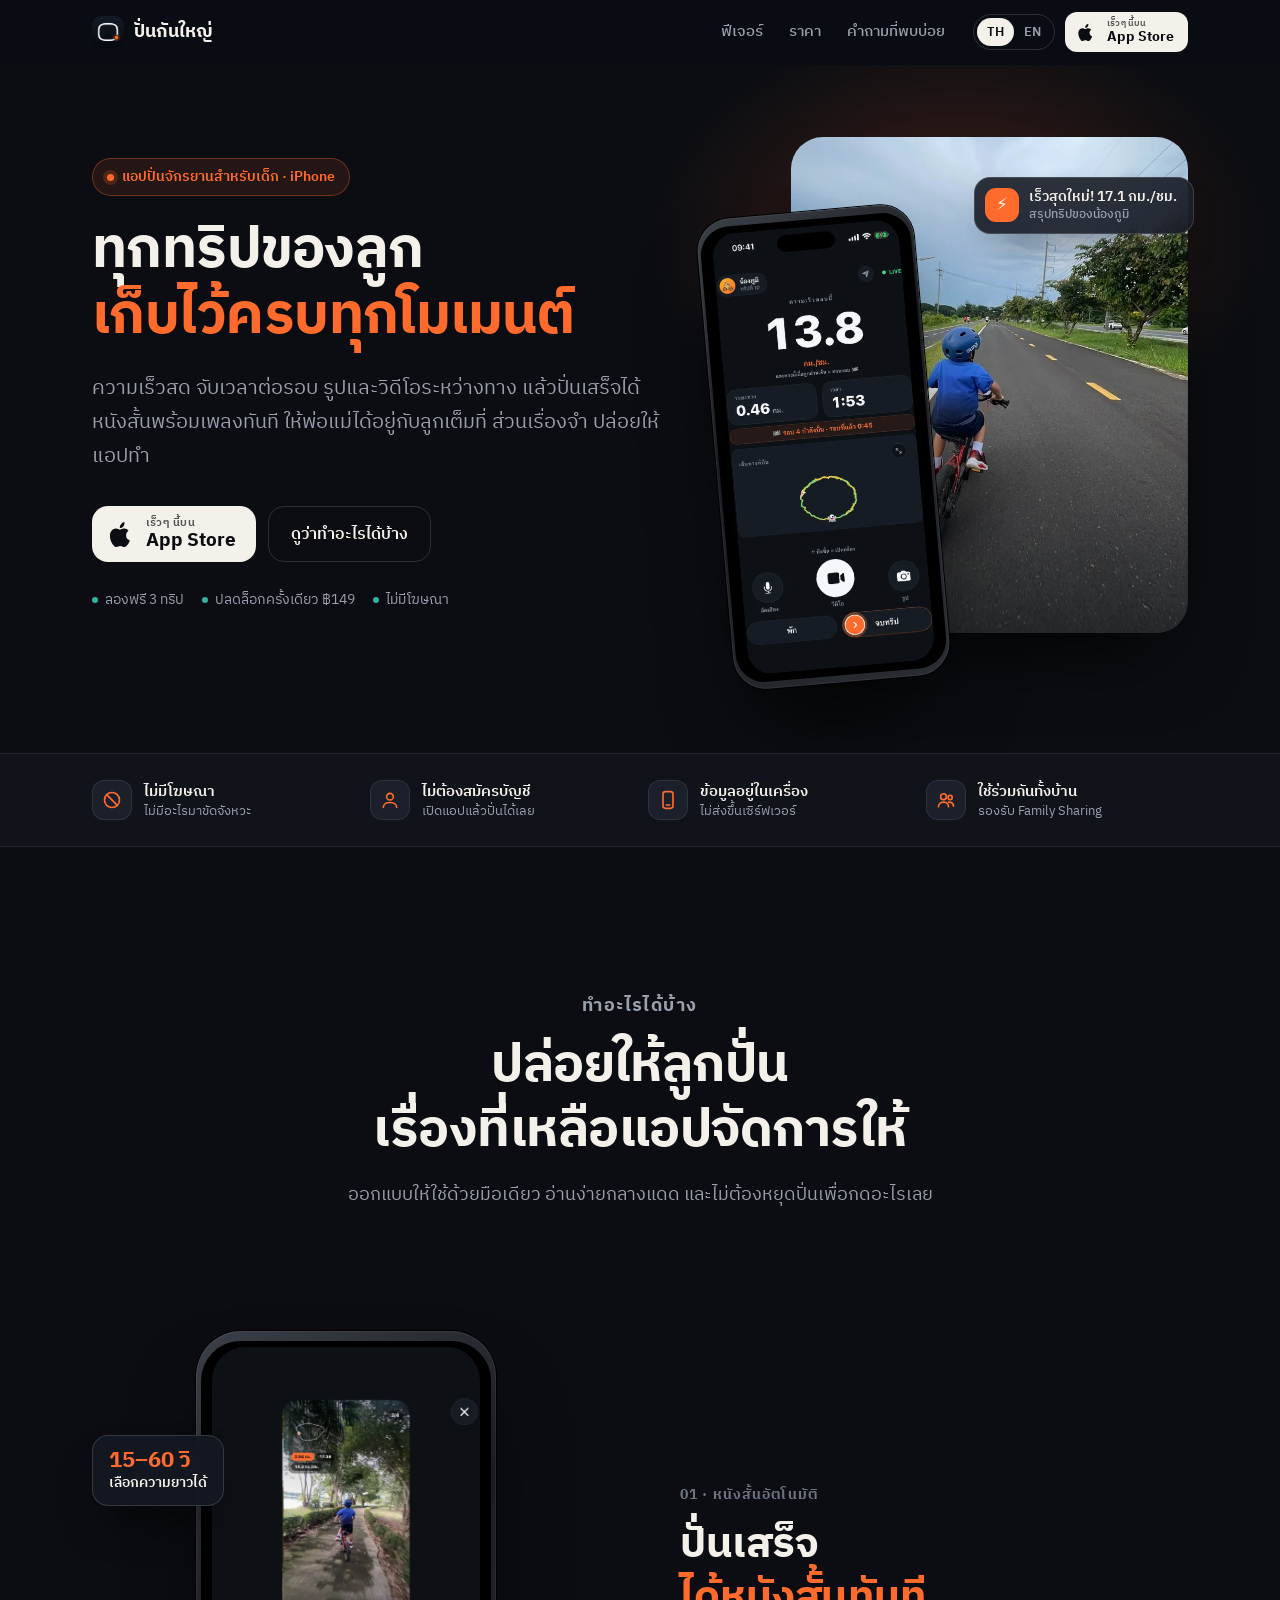
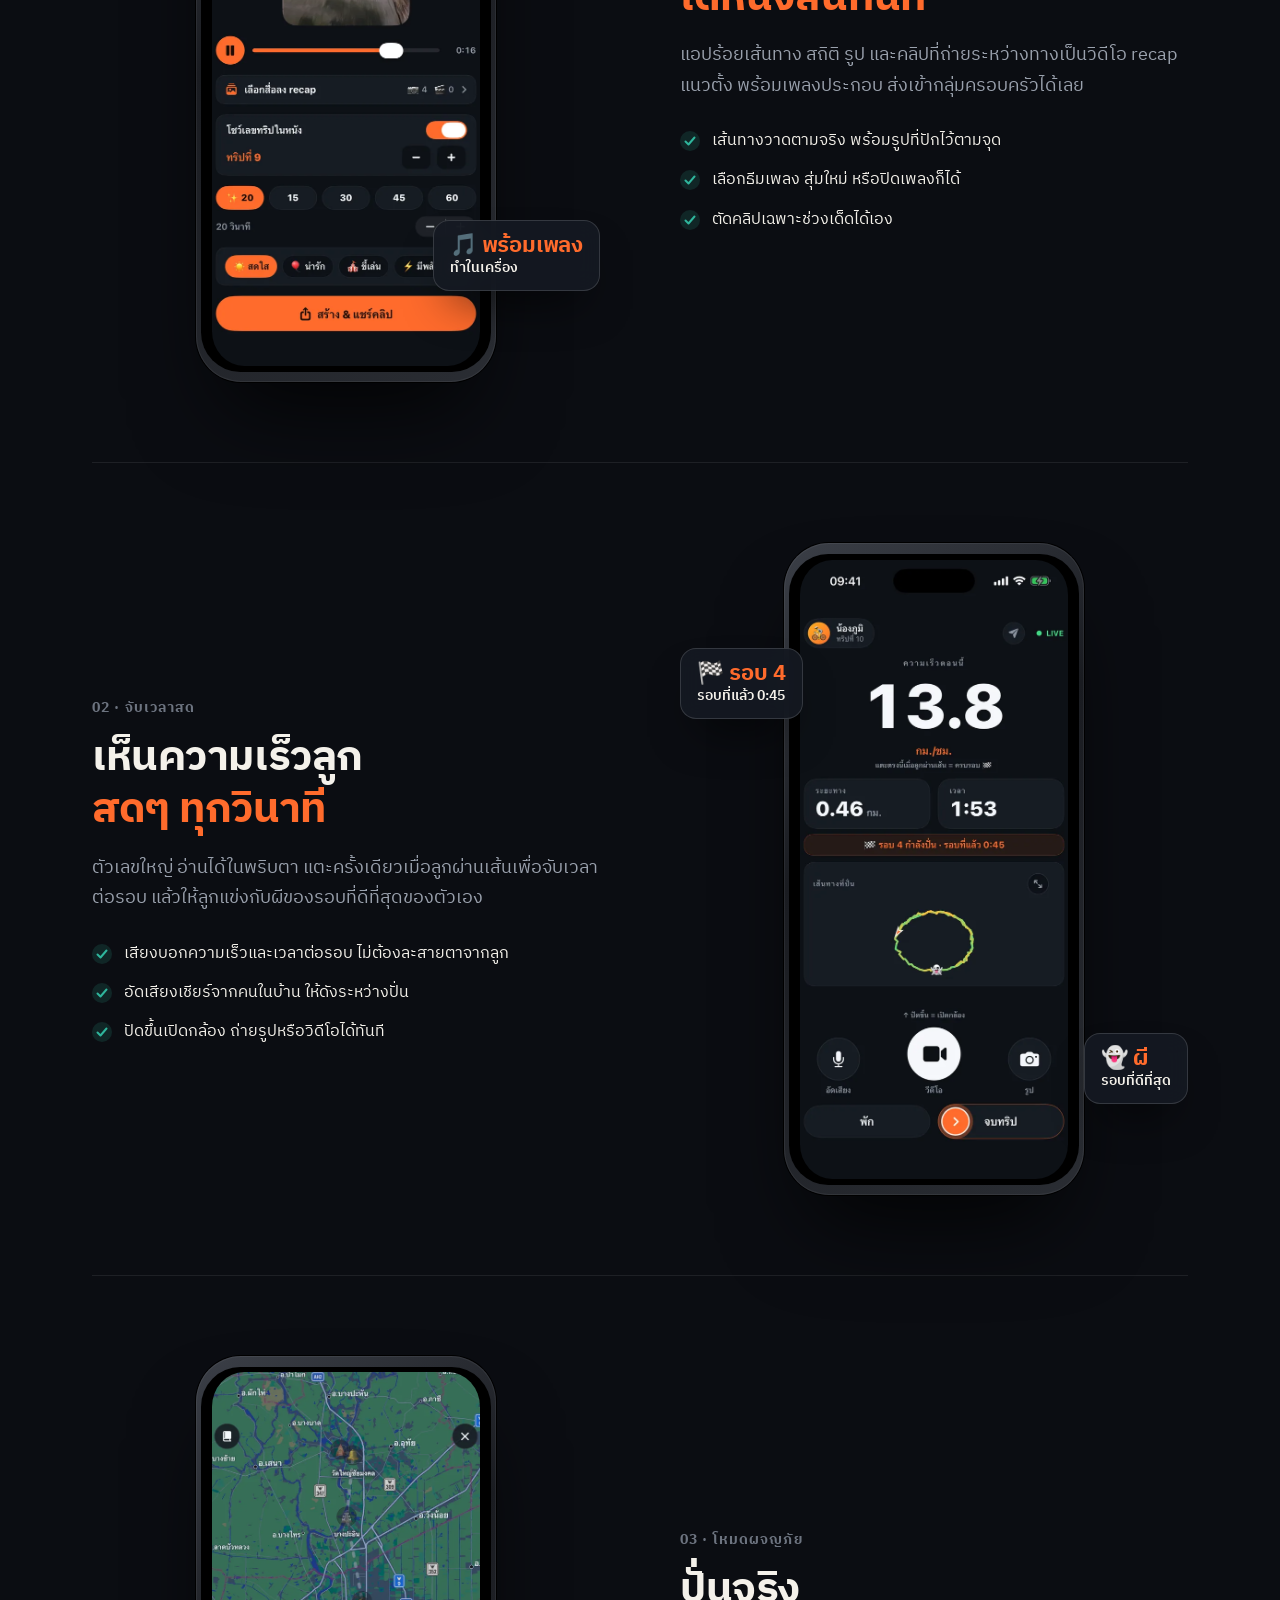
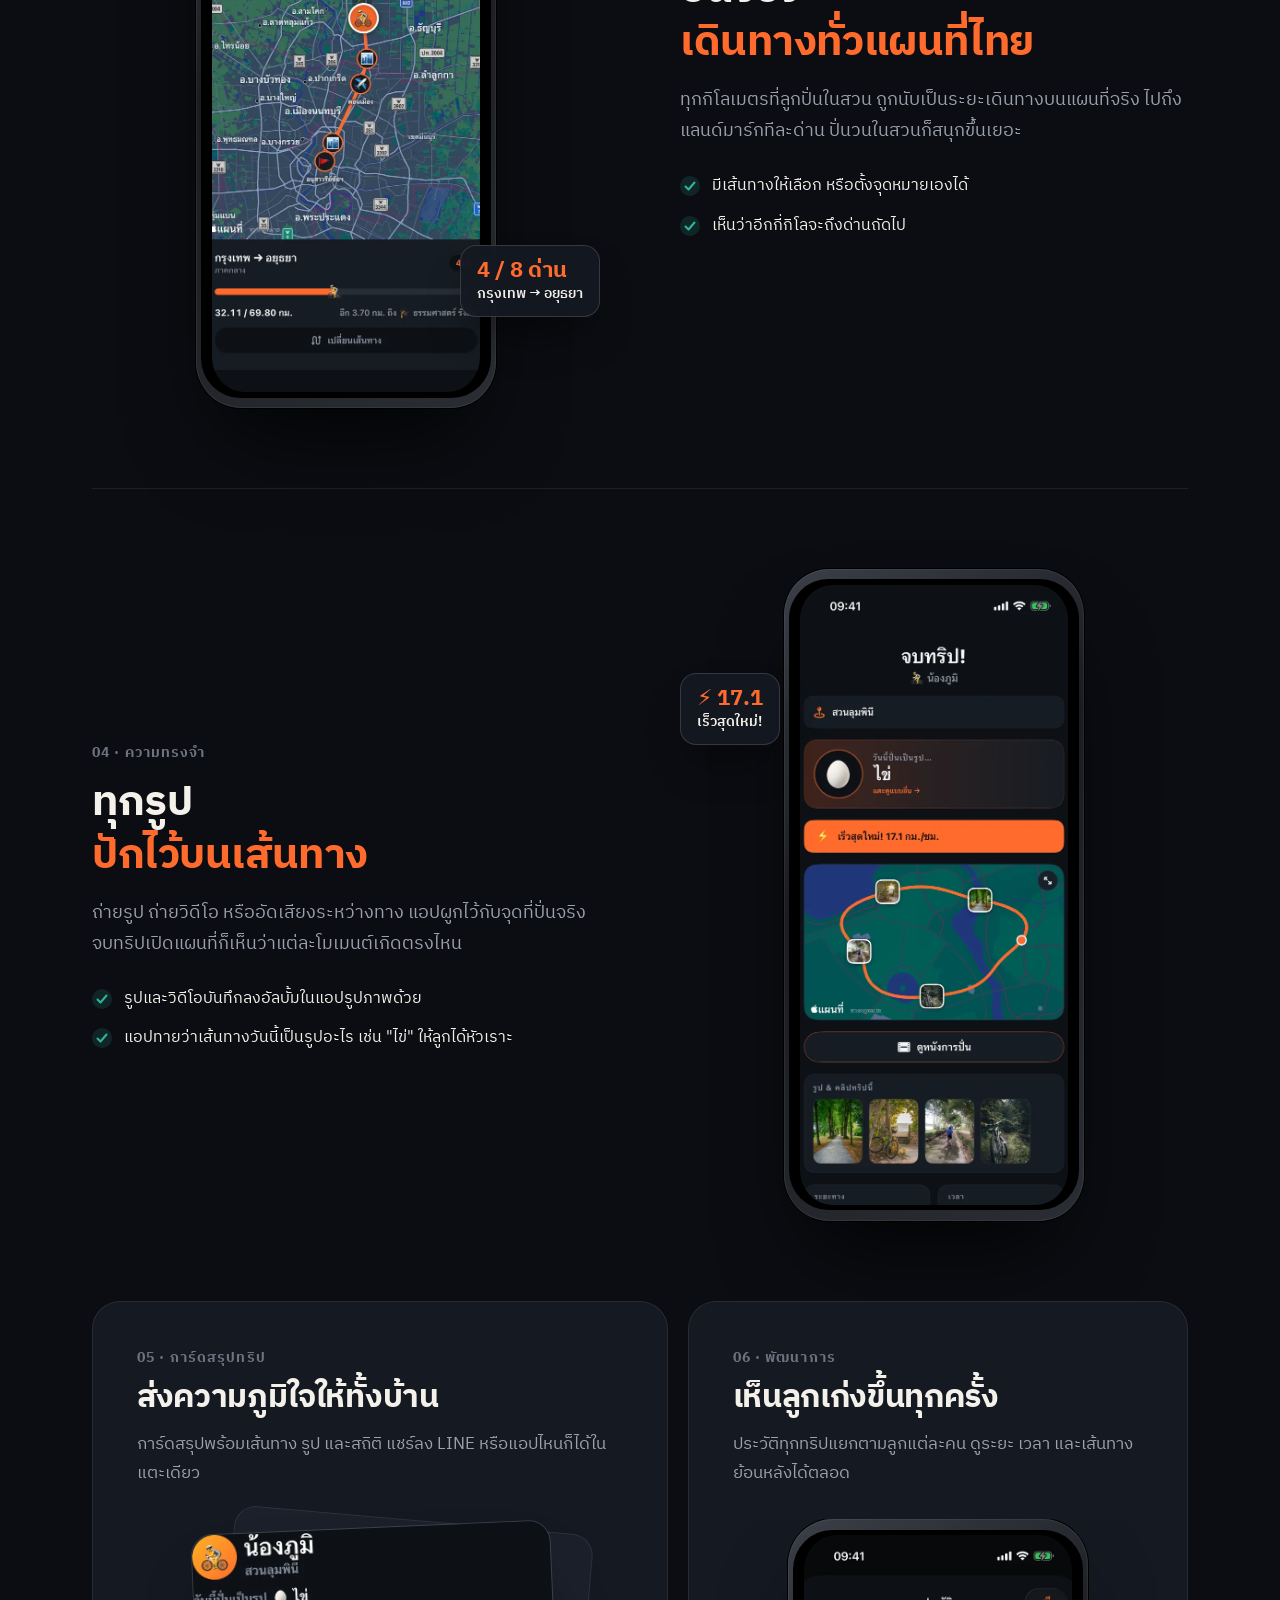
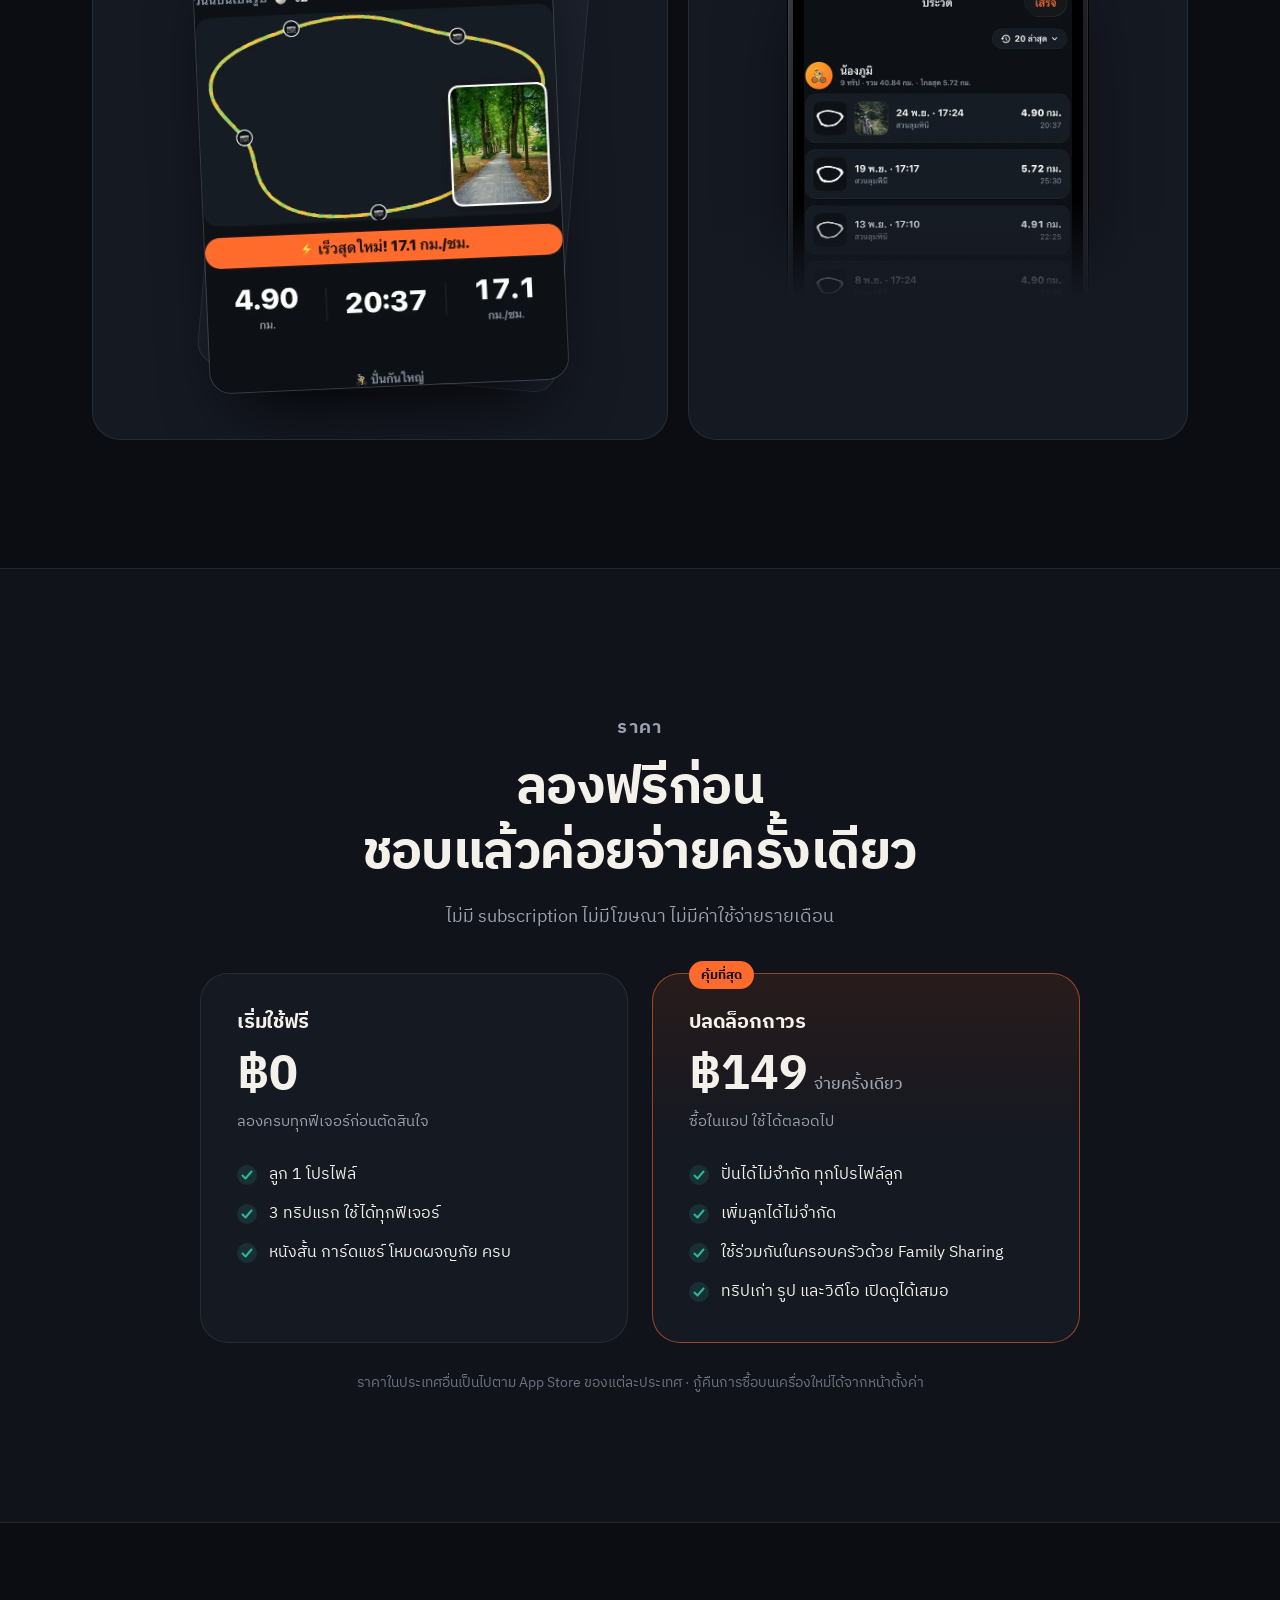
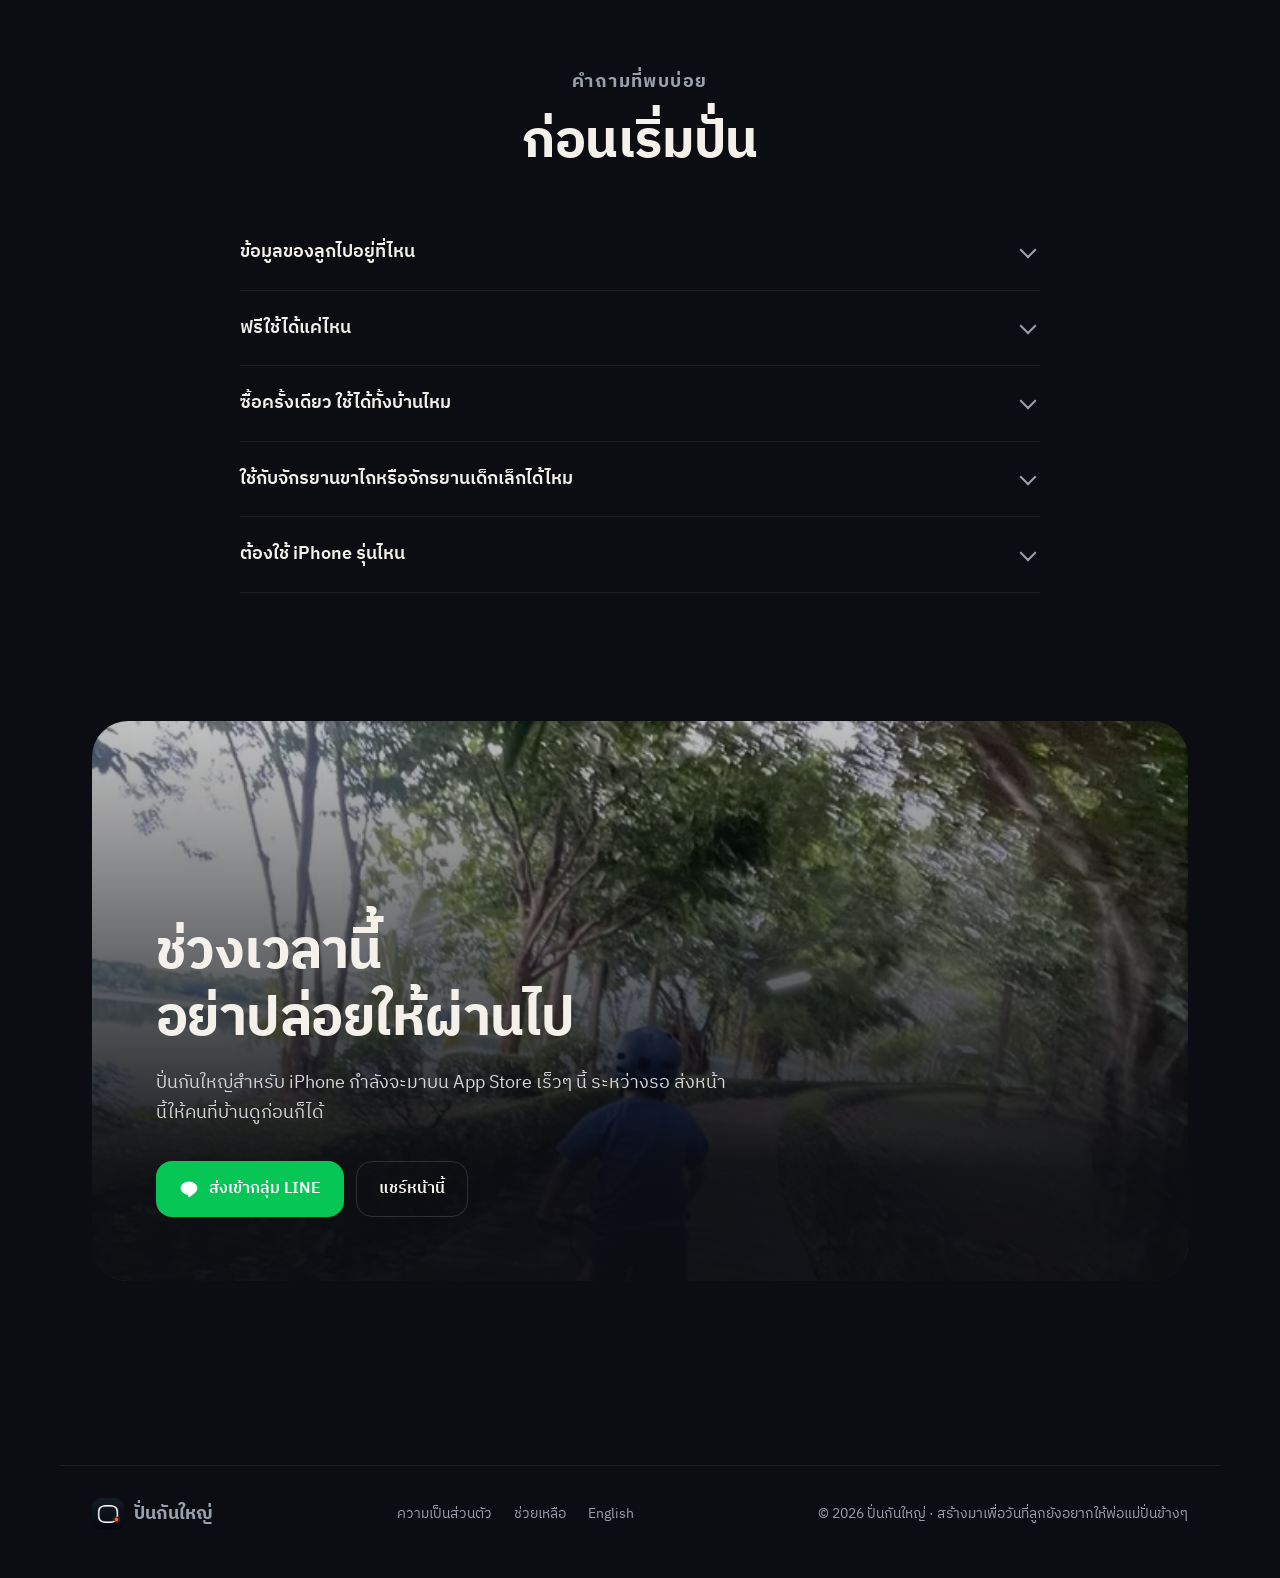
==== commit 0c0e0401: "Redesign the landing page around real app screens and photos Real screenshots for every feature, pri" ====
--- a/index.html
+++ b/index.html
@@ -3,36 +3,36 @@
   <head>
     <meta charset="UTF-8" />
     <meta name="viewport" content="width=device-width, initial-scale=1.0" />
-    <meta name="theme-color" content="#0d100d" />
-    <title>ปั่นกันใหญ่ — แอปบันทึกการปั่นจักรยานกับลูก สำหรับพ่อแม่</title>
-    <meta name="description" content="แอปบันทึกการปั่นจักรยานของเด็กกับพ่อแม่ จับเวลาต่อรอบ ความเร็ว ระยะทาง เก็บรูปและเสียงเชียร์ระหว่างทาง แชร์ให้ครอบครัวทาง LINE ไม่มีโฆษณา ข้อมูลอยู่ในเครื่อง" />
+    <meta name="theme-color" content="#0b0d12" />
+    <title>ปั่นกันใหญ่ — แอปปั่นจักรยานสำหรับเด็ก บันทึกทริปกับพ่อแม่ ทำหนังสั้นอัตโนมัติ</title>
+    <meta name="description" content="แอป iPhone สำหรับพ่อแม่ที่ปั่นจักรยานกับลูก ดูความเร็วสด จับเวลาต่อรอบ แข่งกับรอบที่ดีที่สุด ปั่นสะสมระยะเดินทางทั่วแผนที่ไทย ปั่นเสร็จได้หนังสั้นพร้อมเพลง แชร์การ์ดสรุปทาง LINE ลองฟรี 3 ทริป ไม่มีโฆษณา ข้อมูลอยู่ในเครื่อง" />
     <link rel="canonical" href="https://leonlek.github.io/pun-kun-yai-site/" />
     <link rel="alternate" hreflang="th" href="https://leonlek.github.io/pun-kun-yai-site/" />
     <link rel="alternate" hreflang="en" href="https://leonlek.github.io/pun-kun-yai-site/en/" />
     <link rel="alternate" hreflang="x-default" href="https://leonlek.github.io/pun-kun-yai-site/" />
     <meta property="og:type" content="website" />
     <meta property="og:site_name" content="ปั่นกันใหญ่" />
-    <meta property="og:title" content="ปั่นกันใหญ่ — ทุกกิโลเมตร มีเรื่องของเรา" />
-    <meta property="og:description" content="แอปบันทึกทริปจักรยานของพ่อแม่กับลูก จับเวลาต่อรอบ เก็บรูป เสียงเชียร์ และเส้นทาง แล้วแชร์ความภูมิใจให้ทั้งครอบครัว" />
+    <meta property="og:title" content="ปั่นกันใหญ่ — ทุกทริปของลูก เก็บไว้ครบทุกโมเมนต์" />
+    <meta property="og:description" content="แอปปั่นจักรยานสำหรับเด็กและพ่อแม่ ความเร็วสด จับเวลาต่อรอบ โหมดผจญภัยทั่วแผนที่ไทย และหนังสั้นอัตโนมัติหลังปั่นเสร็จ ลองฟรี 3 ทริป" />
     <meta property="og:url" content="https://leonlek.github.io/pun-kun-yai-site/" />
-    <meta property="og:image" content="https://leonlek.github.io/pun-kun-yai-site/assets/og-image.jpg" />
+    <meta property="og:image" content="https://leonlek.github.io/pun-kun-yai-site/assets/og-th.jpg" />
     <meta property="og:image:width" content="1200" />
     <meta property="og:image:height" content="630" />
-    <meta property="og:image:alt" content="พ่อกับลูกปั่นจักรยานด้วยกันในยามเย็น" />
+    <meta property="og:image:alt" content="เด็กใส่หมวกกันน็อกปั่นจักรยานบนเลนจักรยาน พร้อมข้อความ ทุกทริปของลูก เก็บไว้ครบทุกโมเมนต์" />
     <meta property="og:locale" content="th_TH" />
     <meta property="og:locale:alternate" content="en_US" />
     <meta name="twitter:card" content="summary_large_image" />
-    <meta name="twitter:title" content="ปั่นกันใหญ่ — ทุกกิโลเมตร มีเรื่องของเรา" />
-    <meta name="twitter:description" content="แอปบันทึกทริปจักรยานของพ่อแม่กับลูก จับเวลาต่อรอบ เก็บรูป เสียงเชียร์ และเส้นทาง แล้วแชร์ความภูมิใจให้ทั้งครอบครัว" />
-    <meta name="twitter:image" content="https://leonlek.github.io/pun-kun-yai-site/assets/og-image.jpg" />
+    <meta name="twitter:title" content="ปั่นกันใหญ่ — ทุกทริปของลูก เก็บไว้ครบทุกโมเมนต์" />
+    <meta name="twitter:description" content="แอปปั่นจักรยานสำหรับเด็กและพ่อแม่ ความเร็วสด จับเวลาต่อรอบ โหมดผจญภัยทั่วแผนที่ไทย และหนังสั้นอัตโนมัติหลังปั่นเสร็จ ลองฟรี 3 ทริป" />
+    <meta name="twitter:image" content="https://leonlek.github.io/pun-kun-yai-site/assets/og-th.jpg" />
     <link rel="icon" href="assets/favicon.svg" type="image/svg+xml" />
     <link rel="icon" href="assets/favicon-32.png" type="image/png" sizes="32x32" />
     <link rel="apple-touch-icon" href="assets/apple-touch-icon.png" />
     <link rel="preconnect" href="https://fonts.googleapis.com" />
     <link rel="preconnect" href="https://fonts.gstatic.com" crossorigin />
-    <link rel="stylesheet" href="https://fonts.googleapis.com/css2?family=Noto+Sans+Thai:wght@300;400;500;600;700;800;900&amp;family=Pridi:wght@400;500;600&amp;display=swap" />
-    <link rel="preload" as="image" href="assets/father-child-hero.webp" />
-    <link rel="stylesheet" href="styles.css" />
+    <link rel="stylesheet" href="https://fonts.googleapis.com/css2?family=IBM+Plex+Sans+Thai:wght@400;500;600;700&amp;display=swap" />
+    <link rel="preload" as="image" href="assets/open-road.webp" />
+    <link rel="stylesheet" href="site.css" />
     <script type="application/ld+json">
       {
         "@context": "https://schema.org",
@@ -43,174 +43,286 @@
         "applicationCategory": "HealthApplication",
         "inLanguage": ["th", "en"],
         "url": "https://leonlek.github.io/pun-kun-yai-site/",
-        "image": "https://leonlek.github.io/pun-kun-yai-site/assets/og-image.jpg",
-        "description": "แอป iPhone สำหรับพ่อแม่ที่ปั่นจักรยานกับลูก ดูความเร็ว ระยะทาง และเวลาสด จับเวลาต่อรอบ เสียงบอกสถิติและเสียงเชียร์จากครอบครัว ปักรูป วีดีโอ และเสียงโน้ตไว้บนเส้นทาง สรุปทริปพร้อมแผนที่ การ์ดแชร์ และวีดีโอ recap ไม่ต้องสมัครสมาชิก ไม่มีโฆษณา ข้อมูลทั้งหมดอยู่ในเครื่อง"
+        "image": "https://leonlek.github.io/pun-kun-yai-site/assets/og-th.jpg",
+        "description": "แอป iPhone สำหรับพ่อแม่ที่ปั่นจักรยานกับลูก ดูความเร็ว ระยะทาง และเวลาสด จับเวลาต่อรอบและแข่งกับรอบที่ดีที่สุด เสียงบอกสถิติและเสียงเชียร์จากครอบครัว ปั่นสะสมระยะเดินทางทั่วแผนที่ไทย ปักรูป วิดีโอ และเสียงไว้บนเส้นทาง ปั่นเสร็จได้หนังสั้นพร้อมเพลงและการ์ดแชร์ ไม่ต้องสมัครสมาชิก ไม่มีโฆษณา ข้อมูลทั้งหมดอยู่ในเครื่อง",
+        "offers": [
+          { "@type": "Offer", "price": "0", "priceCurrency": "THB", "description": "เล่นฟรี 1 โปรไฟล์ 3 ทริป" },
+          { "@type": "Offer", "price": "149", "priceCurrency": "THB", "description": "ปลดล็อกถาวร จ่ายครั้งเดียว" }
+        ]
       }
     </script>
-    <script src="script.js" defer></script>
+    <script src="site.js" defer></script>
   </head>
   <body>
     <a class="skip-link" href="#main">ข้ามไปยังเนื้อหา</a>
 
     <header class="site-header" data-header>
-      <a class="brand" href="#top" aria-label="ปั่นกันใหญ่ หน้าหลัก">
-        <span class="brand-mark" aria-hidden="true">
-          <svg viewBox="0 0 44 44"><path d="M10 28.5a7 7 0 1 0 0-14 7 7 0 0 0 0 14Zm24 0a7 7 0 1 0 0-14 7 7 0 0 0 0 14ZM10 21.5h10l-5-9m5 9 6-9m-10 0h8m-4 9 6.5 0 3.5-7H26" /></svg>
-        </span>
-        <span>ปั่นกันใหญ่</span>
-      </a>
-      <nav class="desktop-nav" aria-label="เมนูหลัก">
-        <a href="#story">เรื่องของเรา</a>
-        <a href="#features">ทำอะไรได้บ้าง</a>
-        <a href="#family">ส่งให้ครอบครัว</a>
-      </nav>
-      <div class="header-actions">
-        <nav class="lang-switch" aria-label="ภาษา / Language">
-          <a href="./" hreflang="th" lang="th" aria-current="page">TH</a>
-          <a href="en/" hreflang="en" lang="en" aria-label="English">EN</a>
+      <div class="wrap nav">
+        <a class="brand" href="#top" aria-label="ปั่นกันใหญ่ หน้าหลัก">
+          <img src="assets/apple-touch-icon.png" alt="" width="32" height="32" />
+          <span>ปั่นกันใหญ่</span>
+        </a>
+        <nav class="nav-links" aria-label="เมนูหลัก">
+          <a href="#features">ฟีเจอร์</a>
+          <a href="#pricing">ราคา</a>
+          <a href="#faq">คำถามที่พบบ่อย</a>
         </nav>
-        <button class="button button-small button-ghost js-share" type="button" aria-label="ส่งให้คนที่บ้าน">
-          <span>ส่งให้คนที่บ้าน</span>
-          <svg viewBox="0 0 24 24" aria-hidden="true"><path d="M18 8a3 3 0 1 0-2.83-4A3 3 0 0 0 15 5c0 .21.02.42.07.62L8.9 9.03A3 3 0 0 0 7 8.35a3 3 0 1 0 1.9 5.62l6.17 3.41A3 3 0 0 0 15 18a3 3 0 1 0 .9-2.15l-6.17-3.42a3.1 3.1 0 0 0 0-.86l6.17-3.42A3 3 0 0 0 18 8Z" /></svg>
-        </button>
+        <div class="nav-right">
+          <nav class="lang" aria-label="ภาษา / Language">
+            <a href="./" hreflang="th" lang="th" aria-current="true">TH</a>
+            <a href="en/" hreflang="en" lang="en">EN</a>
+          </nav>
+          <span class="store-badge soon" aria-label="เร็วๆ นี้บน App Store">
+            <svg viewBox="0 0 24 24" fill="currentColor" aria-hidden="true"><path d="M16.7 13.1c0-2.7 2.2-4 2.3-4.1a5 5 0 0 0-3.9-2.1c-1.7-.2-3.2 1-4.1 1-.9 0-2.2-1-3.6-1-1.9 0-3.7 1.1-4.7 2.8-2 3.5-.5 8.7 1.4 11.5.9 1.4 2.1 2.9 3.6 2.8 1.4-.1 2-1 3.7-1s2.2 1 3.7 1c1.5 0 2.5-1.4 3.5-2.8a12.5 12.5 0 0 0 1.6-3.3 4.7 4.7 0 0 1-3.5-4.8ZM14 5.2A4.7 4.7 0 0 0 15.1 1 4.8 4.8 0 0 0 12 3.1a4.5 4.5 0 0 0-1.1 3.3A4 4 0 0 0 14 5.2Z" /></svg>
+            <span><small>เร็วๆ นี้บน</small>App Store</span>
+          </span>
+        </div>
       </div>
     </header>
 
     <main id="main">
+      <!-- ===== HERO ===== -->
       <section class="hero" id="top">
-        <div class="hero-photo" role="img" aria-label="พ่อกับลูกปั่นจักรยานด้วยกันในยามเย็น"></div>
-        <div class="hero-grain" aria-hidden="true"></div>
-        <div class="hero-content">
-          <p class="eyebrow reveal">สำหรับทุกวันที่เขาโตขึ้นอีกนิด</p>
-          <h1 class="reveal">ทุกกิโลเมตร<br /><em>มีเรื่องของเรา</em></h1>
-          <p class="hero-copy reveal">เก็บทุกเสียงหัวเราะ ทุกสถิติใหม่ และทุกครั้งที่ลูกหันกลับมายิ้มให้—ก่อนส่งความภูมิใจนั้นไปถึงคนทั้งบ้าน</p>
-          <div class="hero-actions reveal">
-            <a class="button button-primary" href="#notify">
-              <svg viewBox="0 0 24 24" aria-hidden="true"><path d="M16.7 13.1c0-2.7 2.2-4 2.3-4.1a5 5 0 0 0-3.9-2.1c-1.7-.2-3.2 1-4.1 1-.9 0-2.2-1-3.6-1-1.9 0-3.7 1.1-4.7 2.8-2 3.5-.5 8.7 1.4 11.5.9 1.4 2.1 2.9 3.6 2.8 1.4-.1 2-1 3.7-1s2.2 1 3.7 1c1.5 0 2.5-1.4 3.5-2.8a12.5 12.5 0 0 0 1.6-3.3 4.7 4.7 0 0 1-3.5-4.8ZM14 5.2A4.7 4.7 0 0 0 15.1 1 4.8 4.8 0 0 0 12 3.1a4.5 4.5 0 0 0-1.1 3.3A4 4 0 0 0 14 5.2Z" /></svg>
-              <span><small>เตรียมพบกันบน</small>App Store</span>
-            </a>
-            <button class="text-link js-watch" type="button"><span class="play-icon">▶</span> ดูว่าเราเก็บอะไรไว้บ้าง</button>
-          </div>
-        </div>
-        <div class="scroll-cue" aria-hidden="true"><span></span>เลื่อนเพื่อดูเรื่องราว</div>
-      </section>
-
-      <section class="intro section" id="story">
-        <div class="section-kicker reveal"><span>01</span> ไม่ใช่แค่ตัวเลข</div>
-        <div class="intro-grid">
-          <h2 class="reveal">วันนี้เขาปั่นได้ไกลขึ้น<br />พรุ่งนี้เรื่องนี้จะกลายเป็น<br /><em>ความทรงจำ</em></h2>
-          <div class="intro-copy reveal">
-            <p>ปั่นกันใหญ่ช่วยให้พ่ออยู่กับโมเมนต์ตรงหน้า ส่วนแอปจะคอยจำทุกอย่างให้เอง</p>
-            <p>ตั้งแต่รอบแรกที่ยังเซ ไปจนถึงวันที่ลูกแซงพ่อ—ทุกทริปถูกเก็บไว้เป็นเรื่องราวที่เปิดดูด้วยกันได้เสมอ</p>
-          </div>
-        </div>
-
-        <div class="memory-strip" role="group" aria-label="ความทรงจำจากการปั่น">
-          <article class="memory-card memory-card-main reveal">
-            <div class="route-art" aria-hidden="true">
-              <svg viewBox="0 0 500 320"><path class="route-shadow" d="M70 254C45 205 83 165 125 174c47 10 50-37 88-62 46-30 109-24 130 25 17 39-22 50-8 88 12 34 56 19 71 49" /><path class="route-line" d="M70 254C45 205 83 165 125 174c47 10 50-37 88-62 46-30 109-24 130 25 17 39-22 50-8 88 12 34 56 19 71 49" /><circle cx="70" cy="254" r="8" /><circle class="route-end" cx="406" cy="274" r="11" /></svg>
-            </div>
-            <div class="ride-meta"><span>ทริปวันอาทิตย์</span><span>17:42</span></div>
-            <strong>3.8 <small>กม.</small></strong>
-            <p>“วันนี้ลูกไม่ขอให้พ่อจับเบาะแล้ว”</p>
+        <div class="wrap hero-grid">
+          <div>
+            <span class="eyebrow reveal"><i></i>แอปปั่นจักรยานสำหรับเด็ก · iPhone</span>
+            <h1 class="reveal">ทุกทริปของลูก<em>เก็บไว้ครบทุกโมเมนต์</em></h1>
+            <p class="lede reveal">ความเร็วสด จับเวลาต่อรอบ รูปและวิดีโอระหว่างทาง แล้วปั่นเสร็จได้หนังสั้นพร้อมเพลงทันที ให้พ่อแม่ได้อยู่กับลูกเต็มที่ ส่วนเรื่องจำ ปล่อยให้แอปทำ</p>
+            <div class="cta-row reveal">
+              <span class="store-badge soon" aria-label="เร็วๆ นี้บน App Store">
+                <svg viewBox="0 0 24 24" fill="currentColor" aria-hidden="true"><path d="M16.7 13.1c0-2.7 2.2-4 2.3-4.1a5 5 0 0 0-3.9-2.1c-1.7-.2-3.2 1-4.1 1-.9 0-2.2-1-3.6-1-1.9 0-3.7 1.1-4.7 2.8-2 3.5-.5 8.7 1.4 11.5.9 1.4 2.1 2.9 3.6 2.8 1.4-.1 2-1 3.7-1s2.2 1 3.7 1c1.5 0 2.5-1.4 3.5-2.8a12.5 12.5 0 0 0 1.6-3.3 4.7 4.7 0 0 1-3.5-4.8ZM14 5.2A4.7 4.7 0 0 0 15.1 1 4.8 4.8 0 0 0 12 3.1a4.5 4.5 0 0 0-1.1 3.3A4 4 0 0 0 14 5.2Z" /></svg>
+                <span><small>เร็วๆ นี้บน</small>App Store</span>
+              </span>
+              <a class="btn btn-ghost" href="#features">ดูว่าทำอะไรได้บ้าง</a>
+            </div>
+            <div class="hero-meta reveal">
+              <span>ลองฟรี 3 ทริป</span>
+              <span>ปลดล็อกครั้งเดียว ฿149</span>
+              <span>ไม่มีโฆษณา</span>
+            </div>
+          </div>
+          <div class="hero-visual reveal">
+            <div class="hero-photo">
+              <img src="assets/open-road.webp" alt="เด็กใส่หมวกกันน็อกสีน้ำเงินปั่นจักรยานสีแดงบนเลนจักรยานริมน้ำ" width="665" height="1182" fetchpriority="high" />
+            </div>
+            <div class="phone">
+              <img src="assets/shots/th/ride.webp" alt="หน้าจอระหว่างปั่น: ความเร็ว 13.8 กม./ชม. ระยะทาง เวลา และเส้นทาง" width="620" height="1347" />
+            </div>
+            <div class="float-chip"><span class="dot" aria-hidden="true">⚡</span><span>เร็วสุดใหม่! 17.1 กม./ชม.<small>สรุปทริปของน้องภูมิ</small></span></div>
+          </div>
+        </div>
+      </section>
+
+      <!-- ===== TRUST ===== -->
+      <div class="trust">
+        <ul class="wrap">
+          <li><span class="ico"><svg viewBox="0 0 24 24" fill="none" stroke="currentColor" stroke-width="2" stroke-linecap="round" stroke-linejoin="round" aria-hidden="true"><circle cx="12" cy="12" r="9"/><path d="M5.6 5.6l12.8 12.8"/></svg></span><span>ไม่มีโฆษณา<small>ไม่มีอะไรมาขัดจังหวะ</small></span></li>
+          <li><span class="ico"><svg viewBox="0 0 24 24" fill="none" stroke="currentColor" stroke-width="2" stroke-linecap="round" stroke-linejoin="round" aria-hidden="true"><circle cx="12" cy="8" r="4"/><path d="M4 21c0-4 4-6 8-6s8 2 8 6"/></svg></span><span>ไม่ต้องสมัครบัญชี<small>เปิดแอปแล้วปั่นได้เลย</small></span></li>
+          <li><span class="ico"><svg viewBox="0 0 24 24" fill="none" stroke="currentColor" stroke-width="2" stroke-linecap="round" stroke-linejoin="round" aria-hidden="true"><rect x="6" y="2" width="12" height="20" rx="3"/><path d="M10 18h4"/></svg></span><span>ข้อมูลอยู่ในเครื่อง<small>ไม่ส่งขึ้นเซิร์ฟเวอร์</small></span></li>
+          <li><span class="ico"><svg viewBox="0 0 24 24" fill="none" stroke="currentColor" stroke-width="2" stroke-linecap="round" stroke-linejoin="round" aria-hidden="true"><circle cx="9" cy="8" r="3.5"/><circle cx="17" cy="9" r="2.5"/><path d="M3 20c0-3.3 2.7-5.5 6-5.5s6 2.2 6 5.5M15 14.6c3 0 6 1.6 6 4.9"/></svg></span><span>ใช้ร่วมกันทั้งบ้าน<small>รองรับ Family Sharing</small></span></li>
+        </ul>
+      </div>
+
+      <!-- ===== FEATURES ===== -->
+      <section class="section" id="features">
+        <div class="wrap">
+          <div class="section-head reveal">
+            <p class="kicker">ทำอะไรได้บ้าง</p>
+            <h2>ปล่อยให้ลูกปั่น<br />เรื่องที่เหลือแอปจัดการให้</h2>
+            <p>ออกแบบให้ใช้ด้วยมือเดียว อ่านง่ายกลางแดด และไม่ต้องหยุดปั่นเพื่อกดอะไรเลย</p>
+          </div>
+
+          <article class="feature reveal">
+            <div class="feature-media">
+              <div class="phone"><img src="assets/shots/th/recap.webp" alt="หน้าทำหนังสั้น recap: เลือกความยาว ธีมเพลง และสื่อที่จะใส่" width="620" height="1347" loading="lazy" /></div>
+              <div class="callout c1"><b>15–60 วิ</b>เลือกความยาวได้</div>
+              <div class="callout c2"><b>🎵 พร้อมเพลง</b>ทำในเครื่อง</div>
+            </div>
+            <div>
+              <span class="feature-num">01 · หนังสั้นอัตโนมัติ</span>
+              <h3>ปั่นเสร็จ<br /><em>ได้หนังสั้นทันที</em></h3>
+              <p class="desc">แอปร้อยเส้นทาง สถิติ รูป และคลิปที่ถ่ายระหว่างทางเป็นวิดีโอ recap แนวตั้ง พร้อมเพลงประกอบ ส่งเข้ากลุ่มครอบครัวได้เลย</p>
+              <ul class="points">
+                <li>เส้นทางวาดตามจริง พร้อมรูปที่ปักไว้ตามจุด</li>
+                <li>เลือกธีมเพลง สุ่มใหม่ หรือปิดเพลงก็ได้</li>
+                <li>ตัดคลิปเฉพาะช่วงเด็ดได้เอง</li>
+              </ul>
+            </div>
           </article>
-          <article class="memory-card memory-photo reveal">
-            <img src="assets/father-child-hero.webp" alt="พ่อมองลูกที่ปั่นจักรยานด้วยรอยยิ้ม" width="1586" height="992" loading="lazy" decoding="async" />
-            <span class="photo-badge">PB ใหม่ ✦ 18.4 กม./ชม.</span>
+
+          <article class="feature flip reveal">
+            <div class="feature-media">
+              <div class="phone"><img src="assets/shots/th/ride.webp" alt="หน้าจอระหว่างปั่น: ความเร็วตัวใหญ่ ระยะทาง เวลา และรอบ" width="620" height="1347" loading="lazy" /></div>
+              <div class="callout c1"><b>🏁 รอบ 4</b>รอบที่แล้ว 0:45</div>
+              <div class="callout c2"><b>👻 ผี</b>รอบที่ดีที่สุด</div>
+            </div>
+            <div>
+              <span class="feature-num">02 · จับเวลาสด</span>
+              <h3>เห็นความเร็วลูก<br /><em>สดๆ ทุกวินาที</em></h3>
+              <p class="desc">ตัวเลขใหญ่ อ่านได้ในพริบตา แตะครั้งเดียวเมื่อลูกผ่านเส้นเพื่อจับเวลาต่อรอบ แล้วให้ลูกแข่งกับผีของรอบที่ดีที่สุดของตัวเอง</p>
+              <ul class="points">
+                <li>เสียงบอกความเร็วและเวลาต่อรอบ ไม่ต้องละสายตาจากลูก</li>
+                <li>อัดเสียงเชียร์จากคนในบ้าน ให้ดังระหว่างปั่น</li>
+                <li>ปัดขึ้นเปิดกล้อง ถ่ายรูปหรือวิดีโอได้ทันที</li>
+              </ul>
+            </div>
           </article>
-          <article class="memory-card quote-card reveal">
-            <span class="quote-mark">“</span>
-            <blockquote>เก่งมากลูก!<br />วันนี้ชนะพ่อไป<br /><em>ตั้ง 4 วินาที</em></blockquote>
-            <div class="voice-note"><span>▶</span><i></i><i></i><i></i><i></i><i></i><small>0:08</small></div>
-            <p>เสียงเชียร์จากคุณย่า</p>
+
+          <article class="feature reveal" style="--glow: rgba(47, 181, 156, 0.3)">
+            <div class="feature-media">
+              <div class="phone"><img src="assets/shots/th/journey.webp" alt="โหมดผจญภัย: แผนที่เส้นทางกรุงเทพไปอยุธยา ปั่นไปแล้ว 32 จาก 70 กิโลเมตร" width="620" height="1347" loading="lazy" /></div>
+              <div class="callout c2"><b>4 / 8 ด่าน</b>กรุงเทพ → อยุธยา</div>
+            </div>
+            <div>
+              <span class="feature-num">03 · โหมดผจญภัย</span>
+              <h3>ปั่นจริง<br /><em>เดินทางทั่วแผนที่ไทย</em></h3>
+              <p class="desc">ทุกกิโลเมตรที่ลูกปั่นในสวน ถูกนับเป็นระยะเดินทางบนแผนที่จริง ไปถึงแลนด์มาร์กทีละด่าน ปั่นวนในสวนก็สนุกขึ้นเยอะ</p>
+              <ul class="points">
+                <li>มีเส้นทางให้เลือก หรือตั้งจุดหมายเองได้</li>
+                <li>เห็นว่าอีกกี่กิโลจะถึงด่านถัดไป</li>
+              </ul>
+            </div>
           </article>
-        </div>
-      </section>
-
-      <section class="features section" id="features">
-        <div class="section-kicker light reveal"><span>02</span> อยู่ในทุกโมเมนต์</div>
-        <div class="features-heading reveal">
-          <h2>ปล่อยให้เขาปั่น<br /><em>เราจะเก็บเรื่องราวให้</em></h2>
-          <p>ใช้ง่ายด้วยมือเดียว มองเห็นชัดกลางแดด และออกแบบมาเพื่อให้คุณไม่พลาดช่วงเวลาสำคัญ</p>
-        </div>
-        <div class="feature-grid">
-          <article class="feature feature-large reveal">
-            <div class="feature-number">01</div>
-            <div class="phone-shell" role="img" aria-label="ตัวอย่างหน้าจอบันทึกการปั่น: ความเร็ว 12.8 กม./ชม. ระยะทาง 3.82 กม. เวลา 24:16 รอบที่ 4 เร็วขึ้น 8 วินาที">
-              <div class="phone-top"><span>น้องภู · ทริปที่ 12</span><b>● LIVE</b></div>
-              <div class="speed"><strong>12.8</strong><small>กม./ชม.</small><span>แตะตรงนี้เมื่อลูกผ่านเส้น</span></div>
-              <div class="stats"><span><small>ระยะทาง</small><b>3.82 กม.</b></span><span><small>เวลา</small><b>24:16</b></span></div>
-              <div class="lap">🏁 รอบ 4 กำลังปั่น <b>เร็วขึ้น 8 วิ</b></div>
-              <div class="mini-route"><svg viewBox="0 0 300 110"><path d="M18 84c33-58 53 5 86-38s64 35 104-6 46 9 70 35" /><circle cx="278" cy="75" r="7" /></svg></div>
-            </div>
-            <div class="feature-copy"><span>จับเวลาต่อรอบ</span><h3>เห็นทุกครั้ง<br />ที่เขาเก่งขึ้น</h3><p>ระยะทาง ความเร็ว และเวลาต่อรอบ อ่านง่ายในพริบตา พร้อมเสียงบอกสถิติให้โดยไม่ต้องละสายตา</p></div>
+
+          <article class="feature flip reveal" style="--glow: rgba(47, 181, 156, 0.26)">
+            <div class="feature-media">
+              <div class="phone"><img src="assets/shots/th/summary.webp" alt="หน้าสรุปทริป: เร็วสุดใหม่ 17.1 กม./ชม. แผนที่พร้อมรูปที่ปักตามจุด" width="620" height="1347" loading="lazy" /></div>
+              <div class="callout c1"><b>⚡ 17.1</b>เร็วสุดใหม่!</div>
+            </div>
+            <div>
+              <span class="feature-num">04 · ความทรงจำ</span>
+              <h3>ทุกรูป<br /><em>ปักไว้บนเส้นทาง</em></h3>
+              <p class="desc">ถ่ายรูป ถ่ายวิดีโอ หรืออัดเสียงระหว่างทาง แอปผูกไว้กับจุดที่ปั่นจริง จบทริปเปิดแผนที่ก็เห็นว่าแต่ละโมเมนต์เกิดตรงไหน</p>
+              <ul class="points">
+                <li>รูปและวิดีโอบันทึกลงอัลบั้มในแอปรูปภาพด้วย</li>
+                <li>แอปทายว่าเส้นทางวันนี้เป็นรูปอะไร เช่น "ไข่" ให้ลูกได้หัวเราะ</li>
+              </ul>
+            </div>
           </article>
-          <article class="feature reveal">
-            <div class="feature-number">02</div>
-            <div class="icon-tile"><svg viewBox="0 0 64 64" aria-hidden="true"><path d="M11 20h11l4-6h12l4 6h11a5 5 0 0 1 5 5v25a5 5 0 0 1-5 5H11a5 5 0 0 1-5-5V25a5 5 0 0 1 5-5Z" /><circle cx="32" cy="36" r="11" /></svg></div>
-            <h3>ภาพ เสียง<br />และคำของพ่อ</h3><p>ถ่ายรูป อัดเสียง หรือจดประโยคเล็กๆ ผูกไว้กับตำแหน่งบนเส้นทางนั้นได้ทันที</p>
-          </article>
-          <article class="feature reveal">
-            <div class="feature-number">03</div>
-            <div class="icon-tile"><svg viewBox="0 0 64 64" aria-hidden="true"><path d="M32 56S9 43 9 24a12 12 0 0 1 23-5 12 12 0 0 1 23 5c0 19-23 32-23 32Z" /><path d="M20 32h7l4-9 5 18 4-9h7" /></svg></div>
-            <h3>ข้อมูลของลูก<br />อยู่กับครอบครัว</h3><p>ไม่มีโฆษณา ไม่มีการติดตาม ข้อมูลทริปทั้งหมดเก็บอยู่ในเครื่องของคุณ</p>
-          </article>
-        </div>
-      </section>
-
-      <section class="family section" id="family">
-        <div class="family-copy">
-          <div class="section-kicker reveal"><span>03</span> ความภูมิใจที่ส่งต่อได้</div>
-          <h2 class="reveal">ปั่นกันสองคน<br /><em>ยิ้มกันทั้งบ้าน</em></h2>
-          <p class="reveal">จบทริปแล้วรับการ์ดสรุปสวยๆ พร้อมรูป เส้นทาง และสถิติ ส่งให้แม่ ปู่ย่า ตายายได้ในแตะเดียว</p>
-          <div class="share-row reveal">
-            <button class="share-pill line js-line" type="button" aria-label="แชร์ผ่าน LINE"><b>LINE</b><span>ส่งเข้ากลุ่มบ้านเรา</span></button>
-            <button class="share-pill js-copy" type="button" aria-label="คัดลอกลิงก์"><svg viewBox="0 0 24 24" aria-hidden="true"><path d="M8 12a4 4 0 0 1 4-4h6a4 4 0 1 1 0 8h-3m1-4a4 4 0 0 1-4 4H6a4 4 0 1 1 0-8h3" /></svg><span>คัดลอกลิงก์</span></button>
-          </div>
-        </div>
-        <div class="share-card-wrap reveal">
-          <div class="share-card">
-            <div class="share-card-top"><div><span class="avatar" aria-hidden="true">🚴</span><span><b>น้องภู</b><small>สวนหมู่บ้าน · วันนี้</small></span></div><span class="new-badge">สถิติใหม่ ✦</span></div>
-            <div class="share-route"><svg viewBox="0 0 420 350" aria-hidden="true"><path class="soft" d="M77 280c-40-83 42-101 55-158 11-50 81-46 105-5 23 39 89 11 111 65 22 53-38 64-18 113"/><path d="M77 280c-40-83 42-101 55-158 11-50 81-46 105-5 23 39 89 11 111 65 22 53-38 64-18 113"/><circle cx="77" cy="280" r="8"/><circle class="end" cx="330" cy="295" r="11"/></svg><div class="polaroid"><img src="assets/father-child-hero.webp" alt="ภาพทริปของพ่อและลูก" width="1586" height="992" loading="lazy" decoding="async" /></div></div>
-            <div class="share-stats"><span><b>3.82</b><small>กิโลเมตร</small></span><span><b>24:16</b><small>เวลา</small></span><span><b>18.4</b><small>เร็วสุด</small></span></div>
-            <div class="share-card-brand"><span aria-hidden="true">🚴</span> ปั่นกันใหญ่</div>
-          </div>
-          <div class="family-reply"><span>คุณย่า</span><p>เก่งมากลูก ❤️❤️</p></div>
-        </div>
-      </section>
-
-      <section class="notify section" id="notify">
-        <div class="notify-inner reveal">
-          <span class="sun-icon" aria-hidden="true">☀</span>
-          <p class="eyebrow">ทริปแรกกำลังจะเริ่ม</p>
-          <h2>ช่วงเวลานี้<br /><em>อย่าปล่อยให้ผ่านไป</em></h2>
-          <p>ปั่นกันใหญ่สำหรับ iPhone กำลังจะมาบน App Store เร็วๆ นี้ ระหว่างรอ ส่งหน้านี้ให้คนที่บ้านดูก่อนก็ได้</p>
-          <div class="coming-soon">
-            <span class="store-badge">
-              <svg viewBox="0 0 24 24" aria-hidden="true"><path d="M16.7 13.1c0-2.7 2.2-4 2.3-4.1a5 5 0 0 0-3.9-2.1c-1.7-.2-3.2 1-4.1 1-.9 0-2.2-1-3.6-1-1.9 0-3.7 1.1-4.7 2.8-2 3.5-.5 8.7 1.4 11.5.9 1.4 2.1 2.9 3.6 2.8 1.4-.1 2-1 3.7-1s2.2 1 3.7 1c1.5 0 2.5-1.4 3.5-2.8a12.5 12.5 0 0 0 1.6-3.3 4.7 4.7 0 0 1-3.5-4.8ZM14 5.2A4.7 4.7 0 0 0 15.1 1 4.8 4.8 0 0 0 12 3.1a4.5 4.5 0 0 0-1.1 3.3A4 4 0 0 0 14 5.2Z" /></svg>
-              <span><small>เร็วๆ นี้บน</small>App Store</span>
-            </span>
-            <button class="button button-ghost js-share" type="button">ส่งหน้านี้ให้คนที่บ้าน <span aria-hidden="true">→</span></button>
-          </div>
-          <small>ไม่ต้องสมัครสมาชิก ไม่มีโฆษณา ข้อมูลทุกอย่างอยู่ในเครื่องของคุณ ✦</small>
+
+          <div class="duo">
+            <article class="card reveal">
+              <span class="feature-num">05 · การ์ดสรุปทริป</span>
+              <h3>ส่งความภูมิใจให้ทั้งบ้าน</h3>
+              <p>การ์ดสรุปพร้อมเส้นทาง รูป และสถิติ แชร์ลง LINE หรือแอปไหนก็ได้ในแตะเดียว</p>
+              <div class="share-stack">
+                <div class="back" aria-hidden="true"></div>
+                <img src="assets/shots/th/share-card.webp" alt="การ์ดสรุปทริปของน้องภูมิ ระยะ 4.90 กม. เวลา 20:37 เร็วสุด 17.1 กม./ชม." width="720" height="900" loading="lazy" />
+              </div>
+            </article>
+            <article class="card reveal">
+              <span class="feature-num">06 · พัฒนาการ</span>
+              <h3>เห็นลูกเก่งขึ้นทุกครั้ง</h3>
+              <p>ประวัติทุกทริปแยกตามลูกแต่ละคน ดูระยะ เวลา และเส้นทางย้อนหลังได้ตลอด</p>
+              <div class="history-crop">
+                <div class="phone"><img src="assets/shots/th/history.webp" alt="หน้าประวัติ: รายการทริปของน้องภูมิพร้อมระยะทางและเวลา" width="620" height="1347" loading="lazy" /></div>
+              </div>
+            </article>
+          </div>
+        </div>
+      </section>
+
+      <!-- ===== PRICING ===== -->
+      <section class="section pricing" id="pricing">
+        <div class="wrap">
+          <div class="section-head reveal">
+            <p class="kicker">ราคา</p>
+            <h2>ลองฟรีก่อน<br />ชอบแล้วค่อยจ่ายครั้งเดียว</h2>
+            <p>ไม่มี subscription ไม่มีโฆษณา ไม่มีค่าใช้จ่ายรายเดือน</p>
+          </div>
+          <div class="plans">
+            <div class="plan reveal">
+              <h3>เริ่มใช้ฟรี</h3>
+              <div class="price">฿0</div>
+              <p>ลองครบทุกฟีเจอร์ก่อนตัดสินใจ</p>
+              <ul class="points">
+                <li>ลูก 1 โปรไฟล์</li>
+                <li>3 ทริปแรก ใช้ได้ทุกฟีเจอร์</li>
+                <li>หนังสั้น การ์ดแชร์ โหมดผจญภัย ครบ</li>
+              </ul>
+            </div>
+            <div class="plan best reveal">
+              <span class="tag">คุ้มที่สุด</span>
+              <h3>ปลดล็อกถาวร</h3>
+              <div class="price">฿149<small>จ่ายครั้งเดียว</small></div>
+              <p>ซื้อในแอป ใช้ได้ตลอดไป</p>
+              <ul class="points">
+                <li>ปั่นได้ไม่จำกัด ทุกโปรไฟล์ลูก</li>
+                <li>เพิ่มลูกได้ไม่จำกัด</li>
+                <li>ใช้ร่วมกันในครอบครัวด้วย Family Sharing</li>
+                <li>ทริปเก่า รูป และวิดีโอ เปิดดูได้เสมอ</li>
+              </ul>
+            </div>
+          </div>
+          <p class="fine reveal">ราคาในประเทศอื่นเป็นไปตาม App Store ของแต่ละประเทศ · กู้คืนการซื้อบนเครื่องใหม่ได้จากหน้าตั้งค่า</p>
+        </div>
+      </section>
+
+      <!-- ===== FAQ ===== -->
+      <section class="section" id="faq">
+        <div class="wrap">
+          <div class="section-head reveal">
+            <p class="kicker">คำถามที่พบบ่อย</p>
+            <h2>ก่อนเริ่มปั่น</h2>
+          </div>
+          <div class="faq reveal">
+            <details>
+              <summary>ข้อมูลของลูกไปอยู่ที่ไหน</summary>
+              <p>อยู่ในเครื่องของคุณเท่านั้น ไม่มีบัญชี ไม่มีเซิร์ฟเวอร์ และไม่มีการติดตามใดๆ รูปและวิดีโอบันทึกลงแอปรูปภาพของคุณ อ่านรายละเอียดได้ใน<a href="privacy.html">นโยบายความเป็นส่วนตัว</a></p>
+            </details>
+            <details>
+              <summary>ฟรีใช้ได้แค่ไหน</summary>
+              <p>ลูก 1 โปรไฟล์และ 3 ทริปแรก ใช้ได้ครบทุกฟีเจอร์ ถ้าชอบค่อยปลดล็อกถาวร ฿149 จ่ายครั้งเดียว ทริปที่ปั่นไปแล้วยังเปิดดูได้เสมอแม้ไม่ได้ซื้อ</p>
+            </details>
+            <details>
+              <summary>ซื้อครั้งเดียว ใช้ได้ทั้งบ้านไหม</summary>
+              <p>ได้ รองรับ Family Sharing ของ Apple คนในครอบครัวที่ตั้งค่าไว้ใช้ได้ด้วย และกู้คืนการซื้อบนเครื่องใหม่ได้จากหน้าตั้งค่าในแอป</p>
+            </details>
+            <details>
+              <summary>ใช้กับจักรยานขาไถหรือจักรยานเด็กเล็กได้ไหม</summary>
+              <p>ได้ แอปจับความเร็วและระยะทางจาก GPS ของ iPhone ใช้ได้กับจักรยานทุกแบบ ตั้งแต่จักรยานขาไถไปจนถึงจักรยานคันใหญ่</p>
+            </details>
+            <details>
+              <summary>ต้องใช้ iPhone รุ่นไหน</summary>
+              <p>iPhone ที่ใช้ iOS 17 ขึ้นไป</p>
+            </details>
+          </div>
+        </div>
+      </section>
+
+      <!-- ===== FINAL CTA ===== -->
+      <section class="section" style="padding-top: 0">
+        <div class="wrap">
+          <div class="final-card reveal">
+            <img src="assets/tree-tunnel.webp" alt="เด็กปั่นจักรยานลอดอุโมงค์ต้นไม้ริมน้ำ" width="665" height="1182" loading="lazy" />
+            <div class="inner">
+              <h2>ช่วงเวลานี้<br />อย่าปล่อยให้ผ่านไป</h2>
+              <p>ปั่นกันใหญ่สำหรับ iPhone กำลังจะมาบน App Store เร็วๆ นี้ ระหว่างรอ ส่งหน้านี้ให้คนที่บ้านดูก่อนก็ได้</p>
+              <div class="cta-row">
+                <button class="btn btn-line" type="button" data-line>
+                  <svg viewBox="0 0 24 24" fill="currentColor" aria-hidden="true"><path d="M12 3C6.5 3 2 6.6 2 11c0 3.9 3.5 7.2 8.3 7.9.3.1.8.2.9.5.1.3.1.7 0 1l-.1.9c0 .3-.2 1 .9.5s5.8-3.4 7.9-5.9c1.5-1.6 2.1-3.2 2.1-4.9C22 6.6 17.5 3 12 3Z"/></svg>
+                  ส่งเข้ากลุ่ม LINE
+                </button>
+                <button class="btn btn-ghost" type="button" data-share>แชร์หน้านี้</button>
+              </div>
+            </div>
+          </div>
         </div>
       </section>
     </main>
 
-    <footer>
-      <a class="brand" href="#top"><span class="brand-mark" aria-hidden="true">🚴</span><span>ปั่นกันใหญ่</span></a>
-      <p>สร้างมาเพื่อวันที่ลูกยังอยากให้พ่อปั่นข้างๆ</p>
-      <div><a href="privacy.html">ความเป็นส่วนตัว</a><a href="support.html">ช่วยเหลือ</a><span>© 2026 ปั่นกันใหญ่</span></div>
+    <footer class="site-footer">
+      <div class="wrap foot">
+        <a class="brand" href="#top"><img src="assets/apple-touch-icon.png" alt="" width="28" height="28" loading="lazy" /><span>ปั่นกันใหญ่</span></a>
+        <nav aria-label="ลิงก์ท้ายหน้า">
+          <a href="privacy.html">ความเป็นส่วนตัว</a>
+          <a href="support.html">ช่วยเหลือ</a>
+          <a href="en/" hreflang="en" lang="en">English</a>
+        </nav>
+        <span>© 2026 ปั่นกันใหญ่ · สร้างมาเพื่อวันที่ลูกยังอยากให้พ่อแม่ปั่นข้างๆ</span>
+      </div>
     </footer>
 
     <div class="toast" role="status" aria-live="polite" data-toast></div>
-    <dialog class="story-dialog" data-story-dialog>
-      <button class="dialog-close" type="button" aria-label="ปิด">×</button>
-      <span class="dialog-icon" aria-hidden="true">🚴</span>
-      <p class="eyebrow">หนึ่งทริป เก็บได้มากกว่าที่คิด</p>
-      <h2>เส้นทางหนึ่งเส้น<br />เล่าได้ทั้งวัน</h2>
-      <div class="dialog-list"><span><b>01</b> สถิติและเวลาต่อรอบ</span><span><b>02</b> รูป เสียง และโน้ตระหว่างทาง</span><span><b>03</b> การ์ดสรุปพร้อมแชร์ให้ครอบครัว</span></div>
-      <button class="button button-primary dialog-action" type="button">เข้าใจแล้ว</button>
-    </dialog>
   </body>
 </html>
--- a/site.css
+++ b/site.css
@@ -0,0 +1,272 @@
+/* PunKunYai landing (2026-11 redesign) — dark, product-first, matches the app's palette.
+   Fonts: IBM Plex Sans Thai via <link> in each page's <head>. */
+:root {
+  --bg: #0b0d12;
+  --bg-2: #10131a;
+  --panel: #151922;
+  --panel-2: #1b202b;
+  --line: rgba(255, 255, 255, 0.08);
+  --line-2: rgba(255, 255, 255, 0.14);
+  --ink: #f4f1ea;
+  --muted: #9aa1ad;
+  --dim: #6d7480;
+  --accent: #ff6b2c;
+  --teal: #2fb59c;
+  --radius: 28px;
+  --max: 1160px;
+  --sans: "IBM Plex Sans Thai", -apple-system, BlinkMacSystemFont, "Segoe UI", system-ui, sans-serif;
+}
+
+* { box-sizing: border-box; }
+html { scroll-behavior: smooth; -webkit-text-size-adjust: 100%; }
+body {
+  margin: 0;
+  background: var(--bg);
+  color: var(--ink);
+  font-family: var(--sans);
+  font-size: 17px;
+  line-height: 1.7;
+  -webkit-font-smoothing: antialiased;
+  overflow-x: hidden;
+}
+img { display: block; max-width: 100%; height: auto; }
+a { color: inherit; }
+button { font: inherit; color: inherit; }
+button, a { -webkit-tap-highlight-color: transparent; }
+h1, h2, h3 { margin: 0; line-height: 1.25; letter-spacing: -0.01em; font-weight: 700; }
+p { margin: 0; }
+.wrap { width: 100%; max-width: var(--max); margin: 0 auto; padding: 0 16px; }
+@media (min-width: 720px) { .wrap { padding: 0 32px; } }
+
+.skip-link { position: absolute; left: -999px; top: 8px; background: var(--accent); color: #1a0d04; padding: 8px 14px; border-radius: 10px; z-index: 100; }
+.skip-link:focus { left: 8px; }
+:focus-visible { outline: 2px solid var(--accent); outline-offset: 3px; border-radius: 8px; }
+
+/* ---------- header ---------- */
+.site-header {
+  position: sticky; top: 0; z-index: 50;
+  background: rgba(11, 13, 18, 0.72);
+  backdrop-filter: saturate(160%) blur(16px);
+  -webkit-backdrop-filter: saturate(160%) blur(16px);
+  border-bottom: 1px solid transparent;
+  transition: border-color 0.25s;
+}
+.site-header.scrolled { border-bottom-color: var(--line); }
+.nav { display: flex; align-items: center; gap: 20px; height: 64px; }
+.brand { display: flex; align-items: center; gap: 10px; text-decoration: none; font-weight: 700; font-size: 18px; }
+.brand img { width: 32px; height: 32px; border-radius: 9px; }
+.nav-links { display: none; gap: 26px; margin-left: auto; }
+.nav-links a { text-decoration: none; color: var(--muted); font-size: 15px; font-weight: 500; transition: color 0.2s; }
+.nav-links a:hover { color: var(--ink); }
+.nav-right { display: flex; align-items: center; gap: 10px; margin-left: auto; }
+@media (min-width: 900px) { .nav-links { display: flex; } .nav-right { margin-left: 8px; } }
+.lang { display: flex; border: 1px solid var(--line-2); border-radius: 999px; padding: 3px; font-size: 13px; font-weight: 600; }
+.lang a { text-decoration: none; padding: 3px 10px; border-radius: 999px; color: var(--muted); }
+.lang a[aria-current="true"] { background: var(--ink); color: var(--bg); }
+
+/* ---------- buttons ---------- */
+.btn {
+  display: inline-flex; align-items: center; justify-content: center; gap: 10px;
+  min-height: 56px; padding: 0 22px; border-radius: 16px;
+  font-weight: 600; font-size: 16px; text-decoration: none; cursor: pointer;
+  border: 1px solid transparent; background: none; transition: transform 0.15s, background 0.2s, border-color 0.2s;
+}
+.btn:active { transform: scale(0.98); }
+.btn-ghost { border-color: var(--line-2); }
+.btn-ghost:hover { border-color: rgba(255, 255, 255, 0.3); }
+.btn-line { background: #06c755; color: #fff; }
+.btn svg { width: 20px; height: 20px; }
+.store-badge {
+  display: inline-flex; align-items: center; gap: 12px;
+  min-height: 56px; padding: 0 20px 0 16px; border-radius: 16px;
+  background: var(--ink); color: #0b0d12; text-decoration: none;
+}
+.store-badge svg { width: 26px; height: 26px; flex: none; }
+.store-badge span { display: flex; flex-direction: column; line-height: 1.15; font-weight: 700; font-size: 19px; }
+.store-badge small { font-size: 11px; font-weight: 600; opacity: 0.7; letter-spacing: 0.02em; }
+.store-badge.soon { cursor: default; }
+.nav .store-badge { min-height: 40px; padding: 0 14px 0 12px; border-radius: 12px; display: none; }
+.nav .store-badge svg { width: 18px; height: 18px; }
+.nav .store-badge span { font-size: 14px; }
+.nav .store-badge small { font-size: 9px; }
+@media (min-width: 560px) { .nav .store-badge { display: inline-flex; } }
+
+/* ---------- hero ---------- */
+.hero { position: relative; padding: 40px 0 88px; overflow: hidden; }
+.hero::before {
+  content: ""; position: absolute; inset: -20% -10% auto auto; width: 70%; height: 90%;
+  background: radial-gradient(closest-side, rgba(255, 107, 44, 0.22), transparent 70%);
+  pointer-events: none;
+}
+.hero-grid { position: relative; display: grid; gap: 56px; align-items: center; }
+@media (min-width: 980px) { .hero { padding: 72px 0 120px; } .hero-grid { grid-template-columns: 1.2fr 1fr; gap: 56px; } .hero h1 em { white-space: nowrap; } }
+.eyebrow {
+  display: inline-flex; align-items: center; gap: 8px;
+  padding: 6px 14px; border-radius: 999px; font-size: 14px; font-weight: 600;
+  color: var(--accent); background: rgba(255, 107, 44, 0.1); border: 1px solid rgba(255, 107, 44, 0.35);
+}
+.eyebrow i { width: 7px; height: 7px; border-radius: 50%; background: var(--accent); box-shadow: 0 0 0 4px rgba(255, 107, 44, 0.2); }
+.hero h1 { margin-top: 22px; font-size: clamp(34px, 8.6vw, 56px); line-height: 1.18; }
+.hero h1 em { font-style: normal; color: var(--accent); display: block; }
+.lede { margin-top: 22px; font-size: clamp(17px, 1.6vw, 20px); color: var(--muted); max-width: 34em; }
+.cta-row { display: flex; flex-wrap: wrap; gap: 12px; margin-top: 32px; }
+.hero-meta { display: flex; flex-wrap: wrap; gap: 8px 18px; margin-top: 26px; font-size: 14px; color: var(--muted); }
+.hero-meta span { display: inline-flex; align-items: center; gap: 7px; }
+.hero-meta span::before { content: ""; width: 6px; height: 6px; border-radius: 50%; background: var(--teal); }
+
+.hero-visual { position: relative; max-width: 520px; width: 100%; margin: 0 auto; }
+.hero-photo {
+  position: relative; border-radius: 32px; overflow: hidden;
+  aspect-ratio: 4 / 5; margin-left: 16%;
+  box-shadow: 0 40px 80px -30px rgba(0, 0, 0, 0.8);
+}
+.hero-photo img { width: 100%; height: 100%; object-fit: cover; object-position: 45% 70%; }
+.hero-photo::after { content: ""; position: absolute; inset: 0; background: linear-gradient(180deg, rgba(11, 13, 18, 0) 55%, rgba(11, 13, 18, 0.55)); }
+.hero-visual .phone { position: absolute; left: 0; bottom: -10%; width: 46%; transform: rotate(-5deg); }
+.float-chip {
+  position: absolute; right: -6px; top: 8%;
+  display: flex; align-items: center; gap: 10px;
+  padding: 10px 16px 10px 10px; border-radius: 16px;
+  background: rgba(21, 25, 34, 0.88); border: 1px solid var(--line-2);
+  backdrop-filter: blur(12px); -webkit-backdrop-filter: blur(12px);
+  font-size: 14px; font-weight: 600; line-height: 1.35; box-shadow: 0 20px 40px -20px rgba(0, 0, 0, 0.8);
+}
+.float-chip small { display: block; color: var(--muted); font-weight: 500; font-size: 12px; }
+.float-chip .dot { flex: none; width: 34px; height: 34px; border-radius: 11px; display: grid; place-items: center; background: var(--accent); font-size: 17px; }
+
+/* ---------- phone frame ---------- */
+.phone {
+  position: relative; aspect-ratio: 1320 / 2868; padding: 3.2%;
+  border-radius: 15% / 7%;
+  background: linear-gradient(145deg, #3b3f47, #1a1c21 40%, #2a2d33);
+  box-shadow: 0 0 0 1px rgba(255, 255, 255, 0.06) inset, 0 50px 90px -30px rgba(0, 0, 0, 0.85), 0 0 0 1px #000;
+}
+.phone::before { content: ""; position: absolute; inset: 1.6%; border-radius: 13.5% / 6.3%; background: #000; }
+.phone img { position: relative; width: 100%; height: 100%; object-fit: cover; border-radius: 12% / 5.6%; }
+
+/* ---------- trust strip ---------- */
+.trust { border-top: 1px solid var(--line); border-bottom: 1px solid var(--line); background: var(--bg-2); }
+.trust ul { list-style: none; margin: 0 auto; padding-top: 26px; padding-bottom: 26px; display: grid; grid-template-columns: repeat(2, 1fr); gap: 20px 16px; }
+@media (min-width: 860px) { .trust ul { grid-template-columns: repeat(4, 1fr); } }
+.trust li { display: flex; align-items: center; gap: 12px; font-size: 15px; font-weight: 600; line-height: 1.4; }
+.trust li small { display: block; font-weight: 400; color: var(--muted); font-size: 13px; }
+.ico { flex: none; width: 40px; height: 40px; border-radius: 12px; display: grid; place-items: center; background: var(--panel-2); border: 1px solid var(--line); color: var(--accent); }
+.ico svg { width: 20px; height: 20px; }
+
+/* ---------- sections ---------- */
+section { scroll-margin-top: 72px; }
+.section { padding: 96px 0; }
+@media (min-width: 980px) { .section { padding: 128px 0; } }
+.section-head { max-width: 720px; margin: 0 auto 40px; text-align: center; }
+.kicker { font-size: 14px; font-weight: 700; letter-spacing: 0.08em; text-transform: uppercase; color: var(--accent); }
+.section-head h2 { margin-top: 12px; font-size: clamp(32px, 4.4vw, 52px); }
+.section-head p { margin-top: 16px; color: var(--muted); font-size: 18px; }
+
+.feature { display: grid; gap: 44px; align-items: center; padding: 56px 0; }
+.feature + .feature { border-top: 1px solid var(--line); }
+@media (min-width: 900px) {
+  .feature { grid-template-columns: 1fr 1fr; gap: 80px; padding: 80px 0; }
+  .feature.flip .feature-media { order: 2; }
+}
+.feature-media { position: relative; display: flex; justify-content: center; }
+.feature-media::before {
+  content: ""; position: absolute; width: 80%; aspect-ratio: 1; top: 50%; left: 50%; transform: translate(-50%, -50%);
+  border-radius: 50%; background: radial-gradient(closest-side, var(--glow, rgba(255, 107, 44, 0.3)), transparent 72%);
+}
+.feature-media .phone { width: min(300px, 68%); }
+.feature-num { font-size: 14px; font-weight: 700; color: var(--dim); letter-spacing: 0.08em; }
+.feature h3 { margin-top: 10px; font-size: clamp(28px, 3.4vw, 42px); }
+.feature h3 em { font-style: normal; color: var(--accent); }
+.feature p.desc { margin-top: 16px; color: var(--muted); font-size: 18px; max-width: 30em; }
+.points { list-style: none; padding: 0; margin: 26px 0 0; display: grid; gap: 12px; }
+.points li { display: flex; gap: 12px; font-size: 16px; }
+.points li::before {
+  content: ""; flex: none; width: 20px; height: 20px; margin-top: 4px; border-radius: 50%;
+  background: rgba(47, 181, 156, 0.15) url("data:image/svg+xml,%3Csvg xmlns='http://www.w3.org/2000/svg' viewBox='0 0 20 20'%3E%3Cpath d='M5.5 10.5l3 3 6-7' fill='none' stroke='%232fb59c' stroke-width='2' stroke-linecap='round' stroke-linejoin='round'/%3E%3C/svg%3E") center / 20px no-repeat;
+}
+.callout {
+  position: absolute; z-index: 2; padding: 12px 16px; border-radius: 16px;
+  background: rgba(21, 25, 34, 0.92); border: 1px solid var(--line-2);
+  backdrop-filter: blur(12px); -webkit-backdrop-filter: blur(12px);
+  font-size: 14px; font-weight: 600; line-height: 1.35; box-shadow: 0 24px 48px -20px rgba(0, 0, 0, 0.85);
+}
+.callout b { display: block; font-size: 22px; color: var(--accent); line-height: 1.2; }
+.callout.c1 { left: 0; top: 16%; }
+.callout.c2 { right: 0; bottom: 14%; }
+@media (max-width: 520px) { .callout { font-size: 12px; padding: 9px 12px; } .callout b { font-size: 17px; } }
+
+/* share + history duo */
+.duo { display: grid; gap: 20px; }
+@media (min-width: 900px) { .duo { grid-template-columns: 1.15fr 1fr; } }
+.card { position: relative; border-radius: var(--radius); background: var(--panel); border: 1px solid var(--line); padding: 32px; overflow: hidden; }
+@media (min-width: 720px) { .card { padding: 44px; } }
+.card .feature-num { display: block; }
+.card h3 { margin-top: 8px; font-size: clamp(24px, 2.6vw, 32px); }
+.card p { margin-top: 12px; color: var(--muted); }
+.share-stack { position: relative; margin: 40px auto 8px; width: min(360px, 86%); }
+.share-stack .back { position: absolute; inset: 0; border-radius: 22px; background: var(--panel-2); border: 1px solid var(--line); transform: rotate(5deg) translate(4%, -2%); }
+.share-stack img { position: relative; border-radius: 22px; transform: rotate(-2.5deg); box-shadow: 0 40px 70px -30px rgba(0, 0, 0, 0.9); border: 1px solid var(--line-2); }
+.history-crop { margin: 32px -44px -44px; height: 380px; overflow: hidden; position: relative; }
+@media (max-width: 719px) { .history-crop { margin: 28px -32px -32px; } }
+.history-crop .phone { width: 300px; margin: 0 auto; }
+.history-crop::after { content: ""; position: absolute; inset: auto 0 0; height: 100px; background: linear-gradient(transparent, var(--panel)); }
+
+/* ---------- pricing ---------- */
+.pricing { background: var(--bg-2); border-top: 1px solid var(--line); border-bottom: 1px solid var(--line); }
+.plans { display: grid; gap: 24px; max-width: 880px; margin: 0 auto; }
+@media (min-width: 800px) { .plans { grid-template-columns: 1fr 1fr; } }
+.plan { border-radius: var(--radius); background: var(--panel); border: 1px solid var(--line); padding: 36px; display: flex; flex-direction: column; position: relative; }
+.plan.best { border-color: rgba(255, 107, 44, 0.55); background: linear-gradient(180deg, rgba(255, 107, 44, 0.1), var(--panel) 45%); }
+.plan .tag { position: absolute; top: -13px; left: 36px; padding: 3px 12px; border-radius: 999px; background: var(--accent); color: #1a0d04; font-size: 13px; font-weight: 700; }
+.plan h3 { font-size: 20px; }
+.price { margin-top: 14px; font-size: 48px; font-weight: 700; line-height: 1.1; }
+.price small { display: inline-block; white-space: nowrap; font-size: 16px; font-weight: 500; color: var(--muted); margin-left: 6px; }
+.plan > p { margin-top: 8px; color: var(--muted); font-size: 15px; }
+.fine { margin-top: 28px; text-align: center; color: var(--dim); font-size: 14px; }
+
+/* ---------- faq ---------- */
+.faq { max-width: 800px; margin: 0 auto; }
+.faq details { border-bottom: 1px solid var(--line); }
+.faq summary { list-style: none; cursor: pointer; padding: 22px 40px 22px 0; position: relative; font-size: 18px; font-weight: 600; }
+.faq summary::-webkit-details-marker { display: none; }
+.faq summary::after {
+  content: ""; position: absolute; right: 6px; top: 50%; width: 10px; height: 10px; margin-top: -8px;
+  border-right: 2px solid var(--muted); border-bottom: 2px solid var(--muted); transform: rotate(45deg); transition: transform 0.2s;
+}
+.faq details[open] summary::after { transform: rotate(225deg); margin-top: -2px; }
+.faq details p { padding: 0 0 22px; color: var(--muted); }
+
+/* ---------- final cta ---------- */
+.final-card {
+  position: relative; border-radius: 36px; overflow: hidden; min-height: 480px;
+  display: flex; align-items: flex-end; padding: 40px 24px; background: #000;
+}
+@media (min-width: 800px) { .final-card { padding: 64px; min-height: 560px; } }
+.final-card > img { position: absolute; inset: 0; width: 100%; height: 100%; object-fit: cover; object-position: 50% 40%; opacity: 0.8; }
+.final-card::before { content: ""; position: absolute; inset: 0; z-index: 1; background: linear-gradient(180deg, rgba(11, 13, 18, 0.05), rgba(11, 13, 18, 0.94) 80%); }
+.final-card .inner { position: relative; z-index: 2; max-width: 580px; }
+.final-card h2 { font-size: clamp(32px, 4.6vw, 54px); }
+.final-card p { margin-top: 14px; color: #d4d6da; font-size: 18px; }
+
+/* ---------- footer ---------- */
+.site-footer { padding: 56px 0 48px; color: var(--muted); font-size: 14px; }
+.foot { display: flex; flex-wrap: wrap; gap: 20px 32px; align-items: center; justify-content: space-between; border-top: 1px solid var(--line); padding-top: 32px; }
+.foot nav { display: flex; gap: 22px; flex-wrap: wrap; }
+.foot a { text-decoration: none; }
+.foot a:hover { color: var(--ink); }
+
+/* ---------- toast ---------- */
+.toast {
+  position: fixed; left: 50%; bottom: 24px; transform: translate(-50%, 20px); opacity: 0;
+  padding: 12px 18px; border-radius: 14px; background: var(--ink); color: var(--bg); font-weight: 600; font-size: 15px;
+  transition: opacity 0.25s, transform 0.25s; pointer-events: none; z-index: 80; max-width: calc(100% - 32px);
+}
+.toast.show { opacity: 1; transform: translate(-50%, 0); }
+
+/* ---------- reveal (only when JS is on) ---------- */
+.js .reveal { opacity: 0; transform: translateY(24px); transition: opacity 0.7s ease, transform 0.7s cubic-bezier(0.2, 0.7, 0.2, 1); }
+.js .reveal.in { opacity: 1; transform: none; }
+@media (prefers-reduced-motion: reduce) {
+  html { scroll-behavior: auto; }
+  .js .reveal { opacity: 1; transform: none; transition: none; }
+}
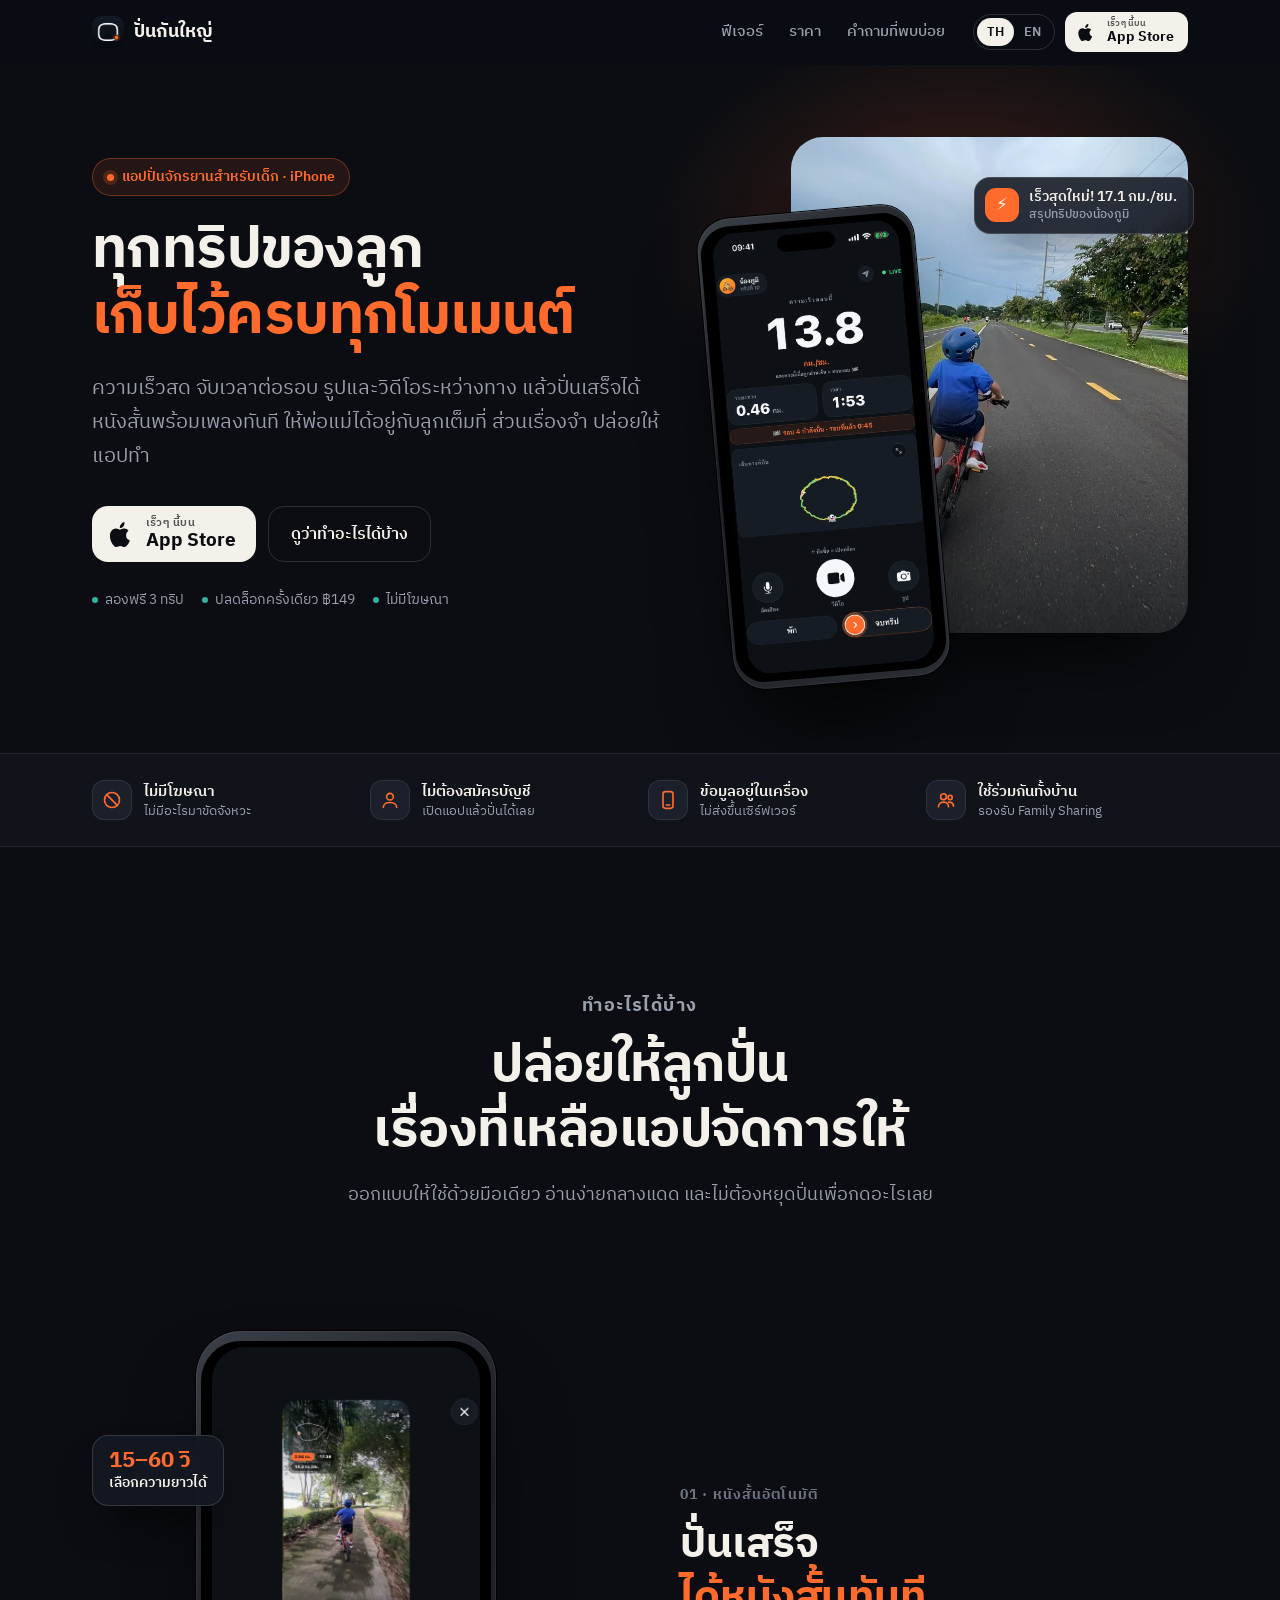
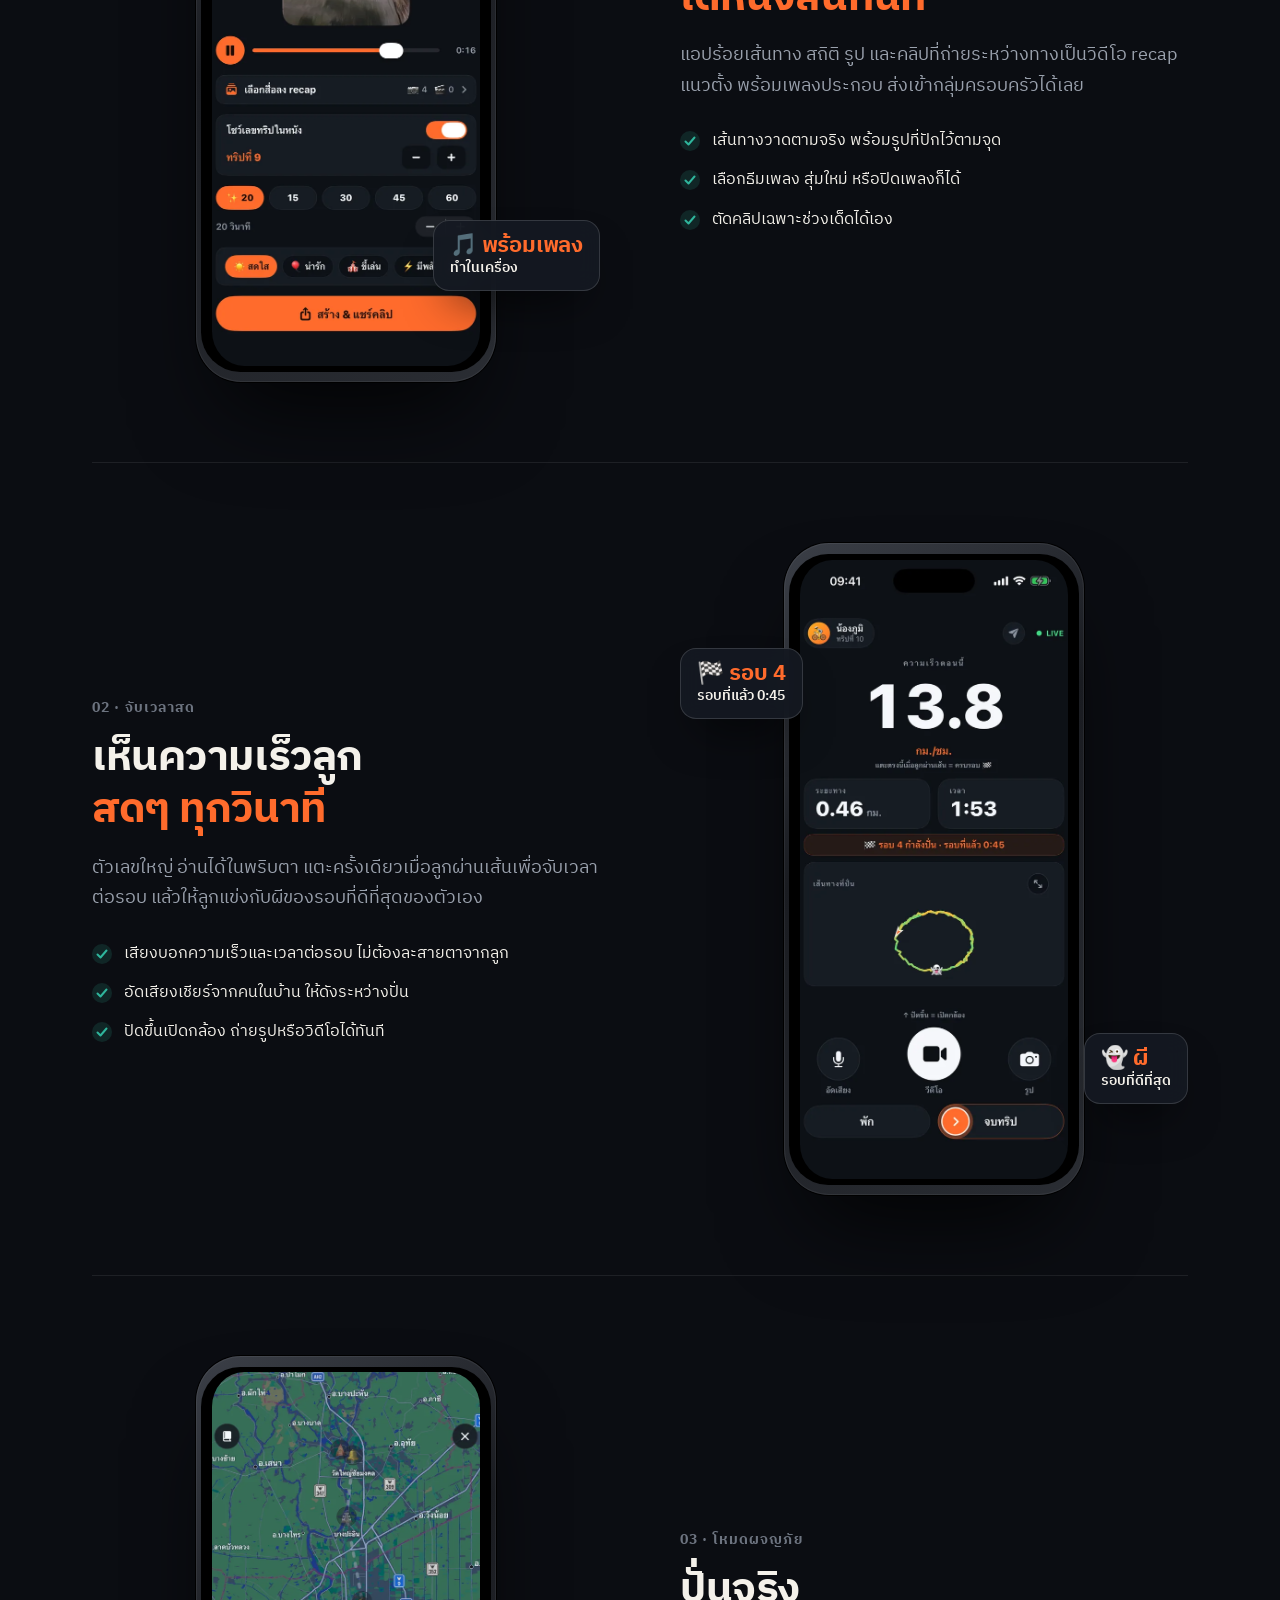
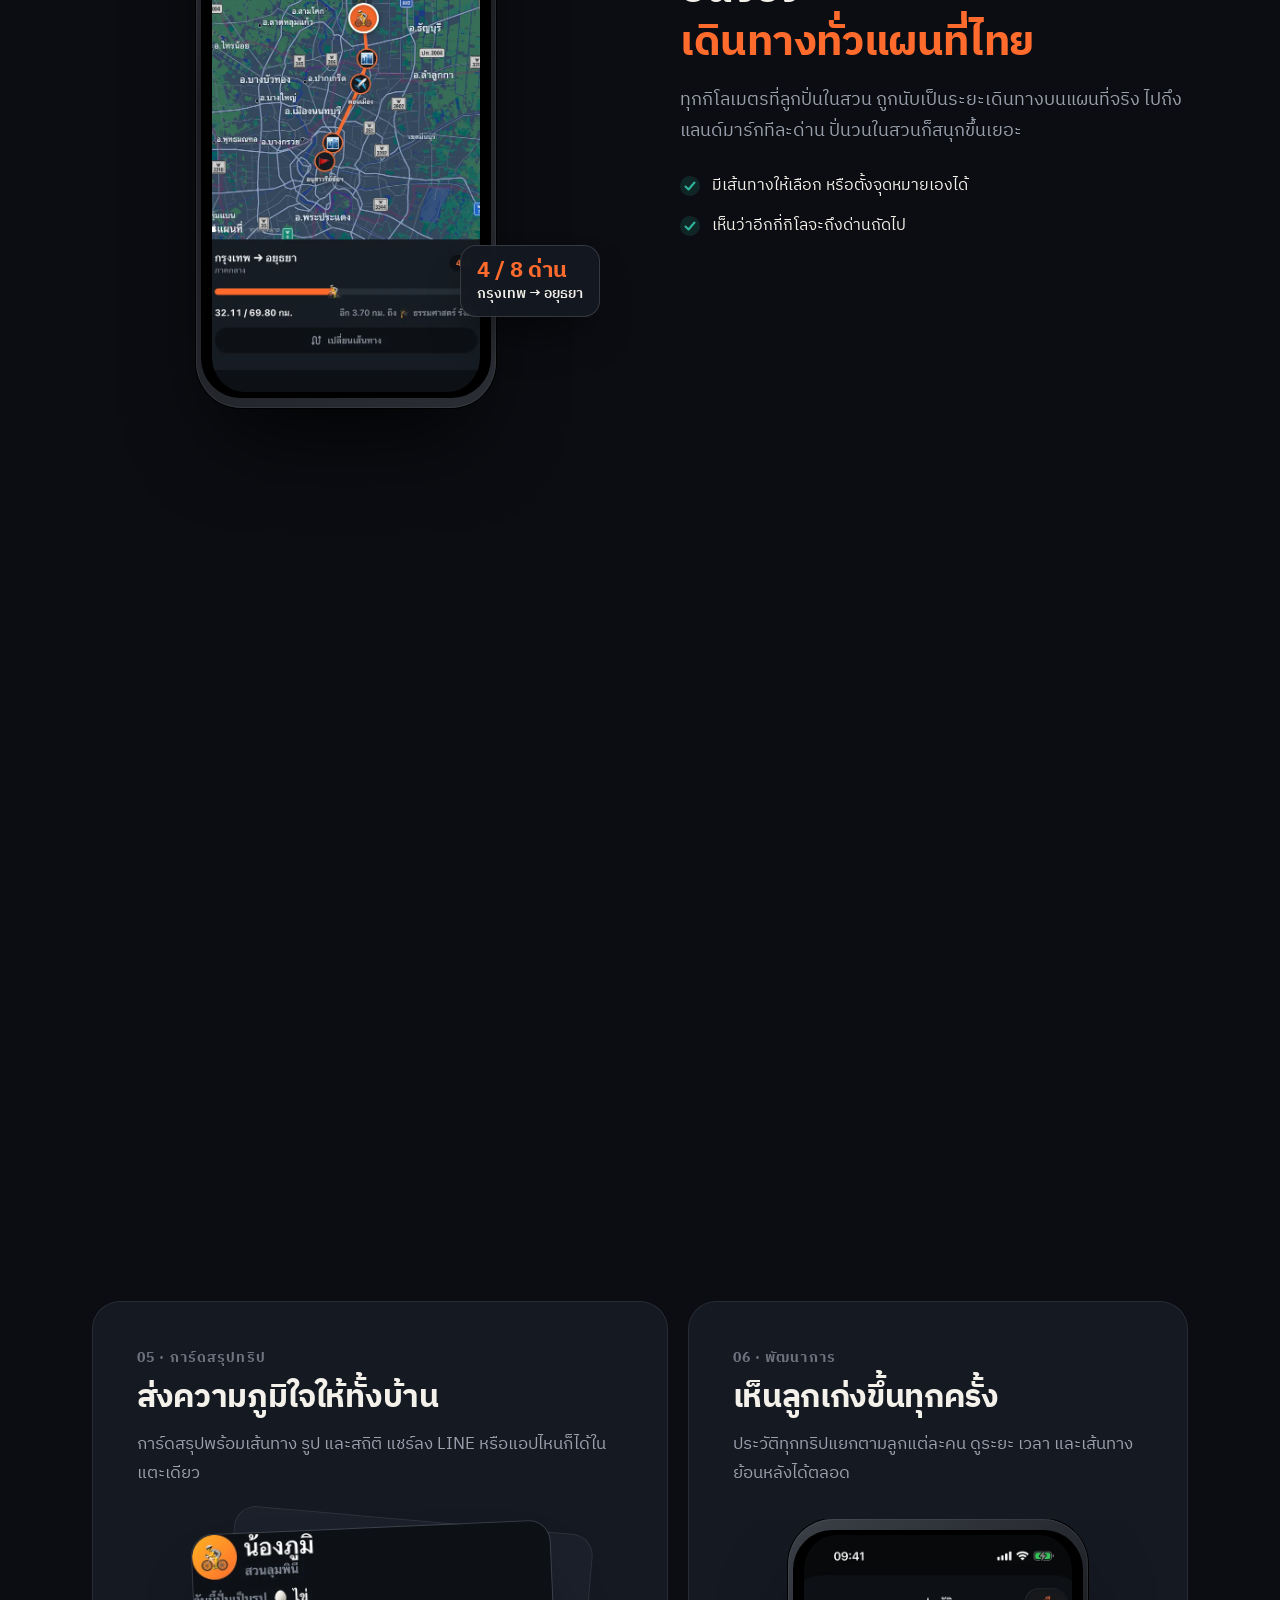
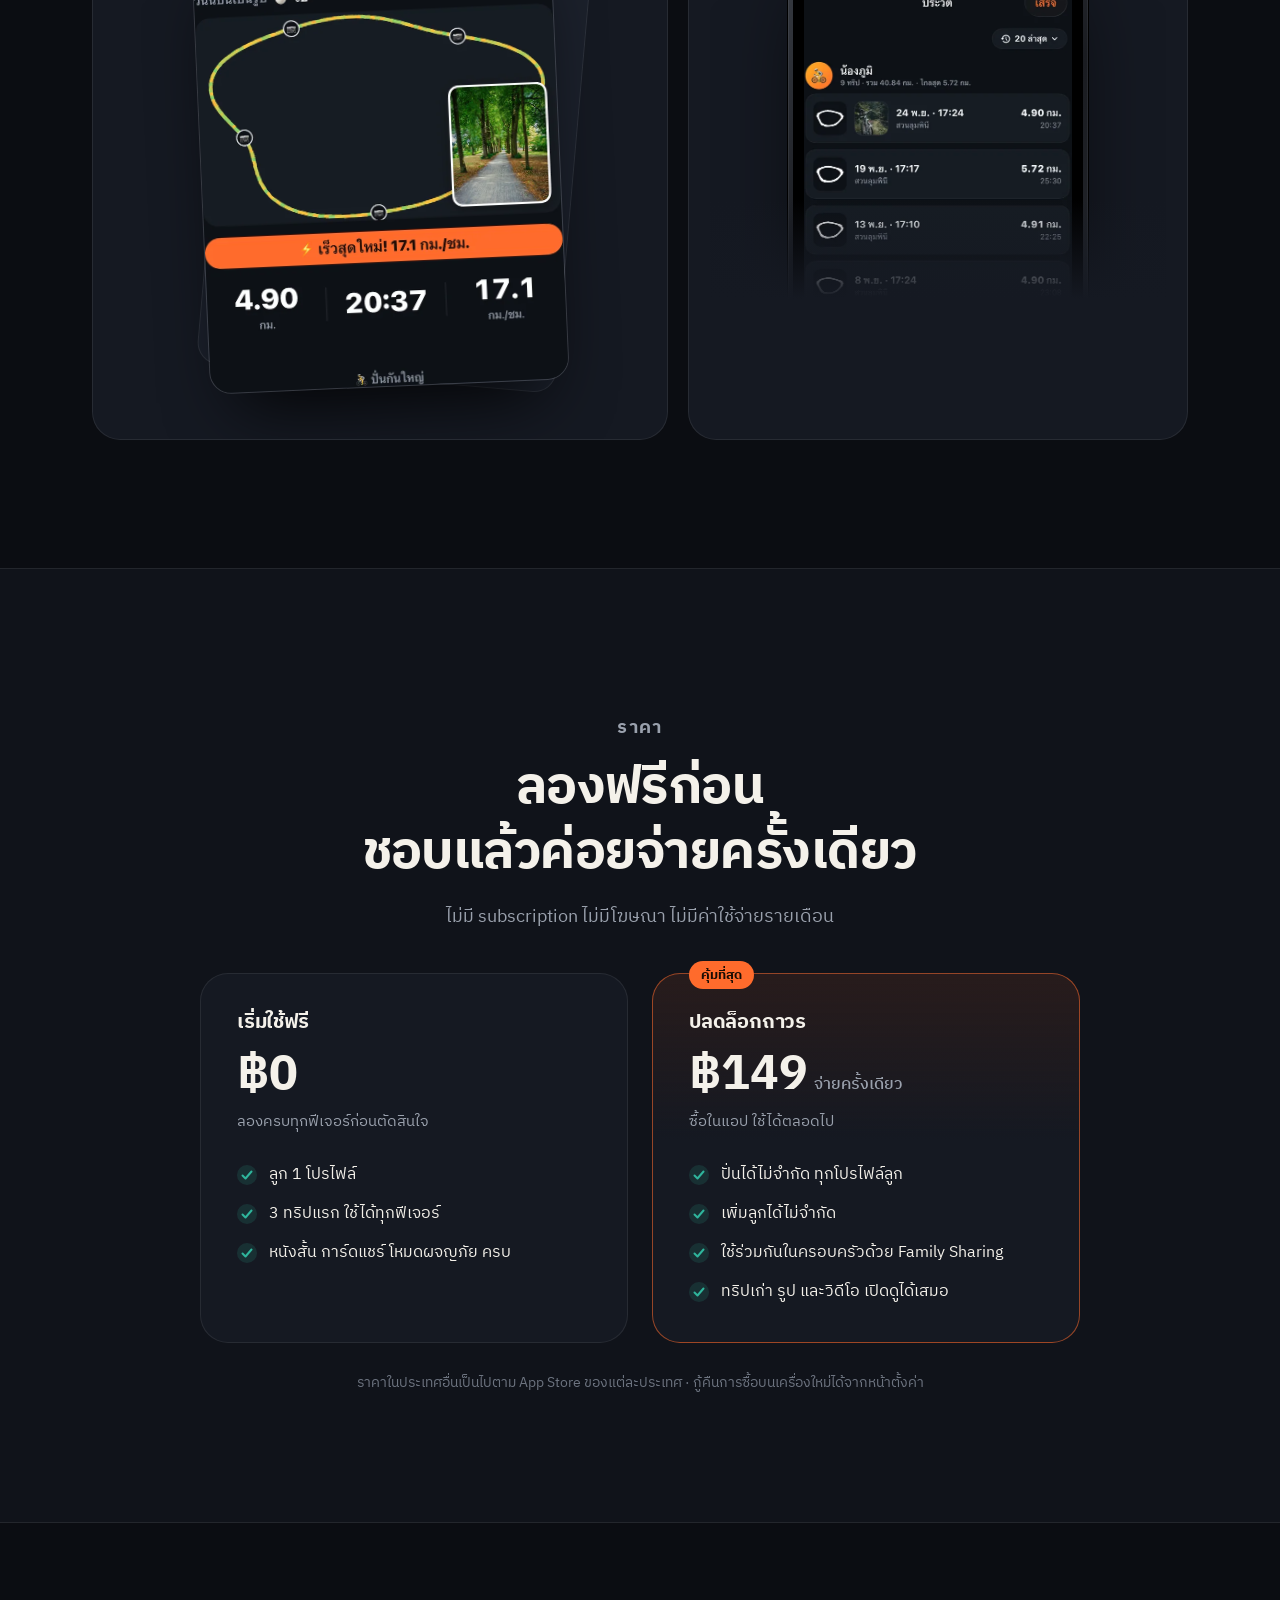
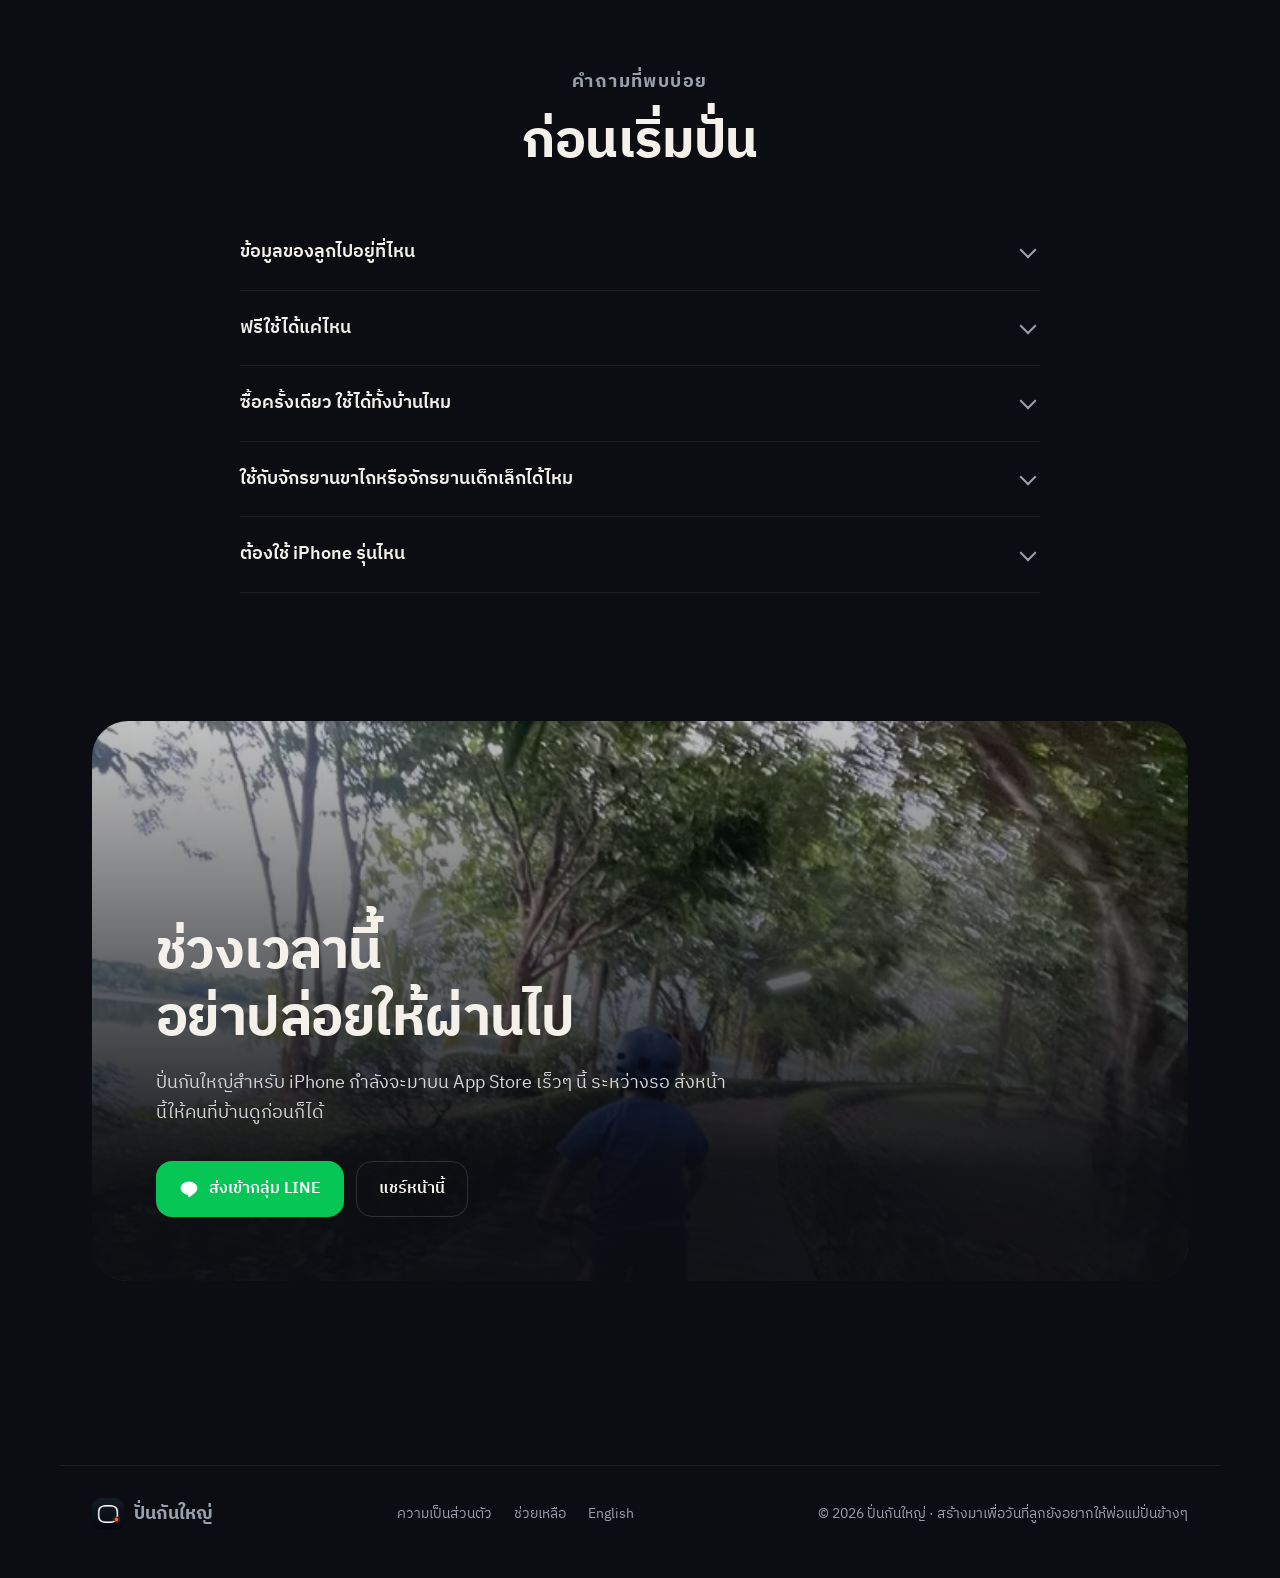
==== commit 80fab513: "Google Search Console verification tag Co-Authored-By: Claude Opus 5.5 <noreply@anthropic.com>" ====
--- a/index.html
+++ b/index.html
@@ -4,6 +4,7 @@
     <meta charset="UTF-8" />
     <meta name="viewport" content="width=device-width, initial-scale=1.0" />
     <meta name="theme-color" content="#0b0d12" />
+    <meta name="google-site-verification" content="qUg1lzO7MF13sAy5Ldg4ZZKhbPt_wFhSDLlhP-4ACCo" />
     <title>ปั่นกันใหญ่ — แอปปั่นจักรยานสำหรับเด็ก บันทึกทริปกับพ่อแม่ ทำหนังสั้นอัตโนมัติ</title>
     <meta name="description" content="แอป iPhone สำหรับพ่อแม่ที่ปั่นจักรยานกับลูก ดูความเร็วสด จับเวลาต่อรอบ แข่งกับรอบที่ดีที่สุด ปั่นสะสมระยะเดินทางทั่วแผนที่ไทย ปั่นเสร็จได้หนังสั้นพร้อมเพลง แชร์การ์ดสรุปทาง LINE ลองฟรี 3 ทริป ไม่มีโฆษณา ข้อมูลอยู่ในเครื่อง" />
     <link rel="canonical" href="https://leonlek.github.io/pun-kun-yai-site/" />
@@ -51,6 +52,24 @@
         ]
       }
     </script>
+    <script type="application/ld+json">
+      {
+        "@context": "https://schema.org",
+        "@type": "FAQPage",
+        "mainEntity": [
+          { "@type": "Question", "name": "ข้อมูลของลูกไปอยู่ที่ไหน",
+            "acceptedAnswer": { "@type": "Answer", "text": "อยู่ในเครื่องของคุณเท่านั้น ไม่มีบัญชี ไม่มีเซิร์ฟเวอร์ และไม่มีการติดตามใดๆ รูปและวิดีโอบันทึกลงแอปรูปภาพของคุณ อ่านรายละเอียดได้ในนโยบายความเป็นส่วนตัว" } },
+          { "@type": "Question", "name": "ฟรีใช้ได้แค่ไหน",
+            "acceptedAnswer": { "@type": "Answer", "text": "ลูก 1 โปรไฟล์และ 3 ทริปแรก ใช้ได้ครบทุกฟีเจอร์ ถ้าชอบค่อยปลดล็อกถาวร ฿149 จ่ายครั้งเดียว ทริปที่ปั่นไปแล้วยังเปิดดูได้เสมอแม้ไม่ได้ซื้อ" } },
+          { "@type": "Question", "name": "ซื้อครั้งเดียว ใช้ได้ทั้งบ้านไหม",
+            "acceptedAnswer": { "@type": "Answer", "text": "ได้ รองรับ Family Sharing ของ Apple คนในครอบครัวที่ตั้งค่าไว้ใช้ได้ด้วย และกู้คืนการซื้อบนเครื่องใหม่ได้จากหน้าตั้งค่าในแอป" } },
+          { "@type": "Question", "name": "ใช้กับจักรยานขาไถหรือจักรยานเด็กเล็กได้ไหม",
+            "acceptedAnswer": { "@type": "Answer", "text": "ได้ แอปจับความเร็วและระยะทางจาก GPS ของ iPhone ใช้ได้กับจักรยานทุกแบบ ตั้งแต่จักรยานขาไถไปจนถึงจักรยานคันใหญ่" } },
+          { "@type": "Question", "name": "ต้องใช้ iPhone รุ่นไหน",
+            "acceptedAnswer": { "@type": "Answer", "text": "iPhone ที่ใช้ iOS 17 ขึ้นไป" } }
+        ]
+      }
+    </script>
     <script src="site.js" defer></script>
   </head>
   <body>
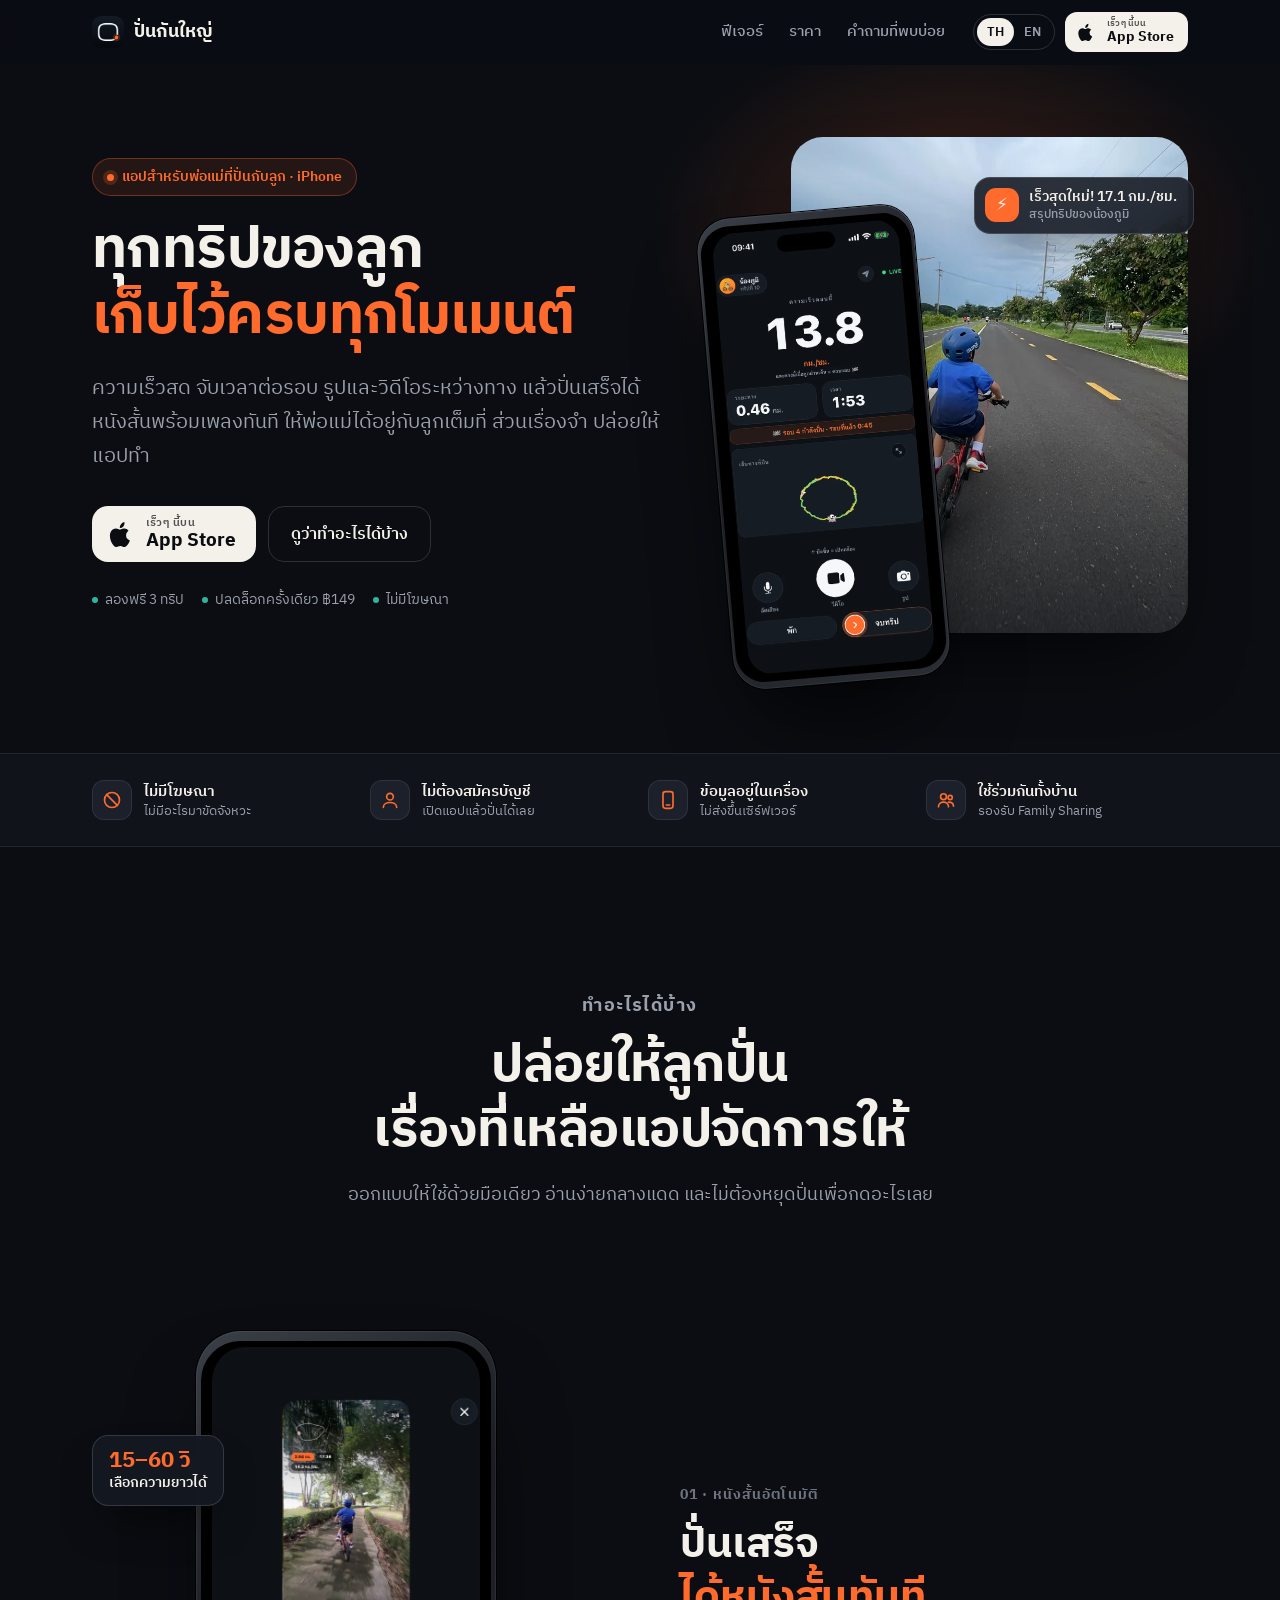
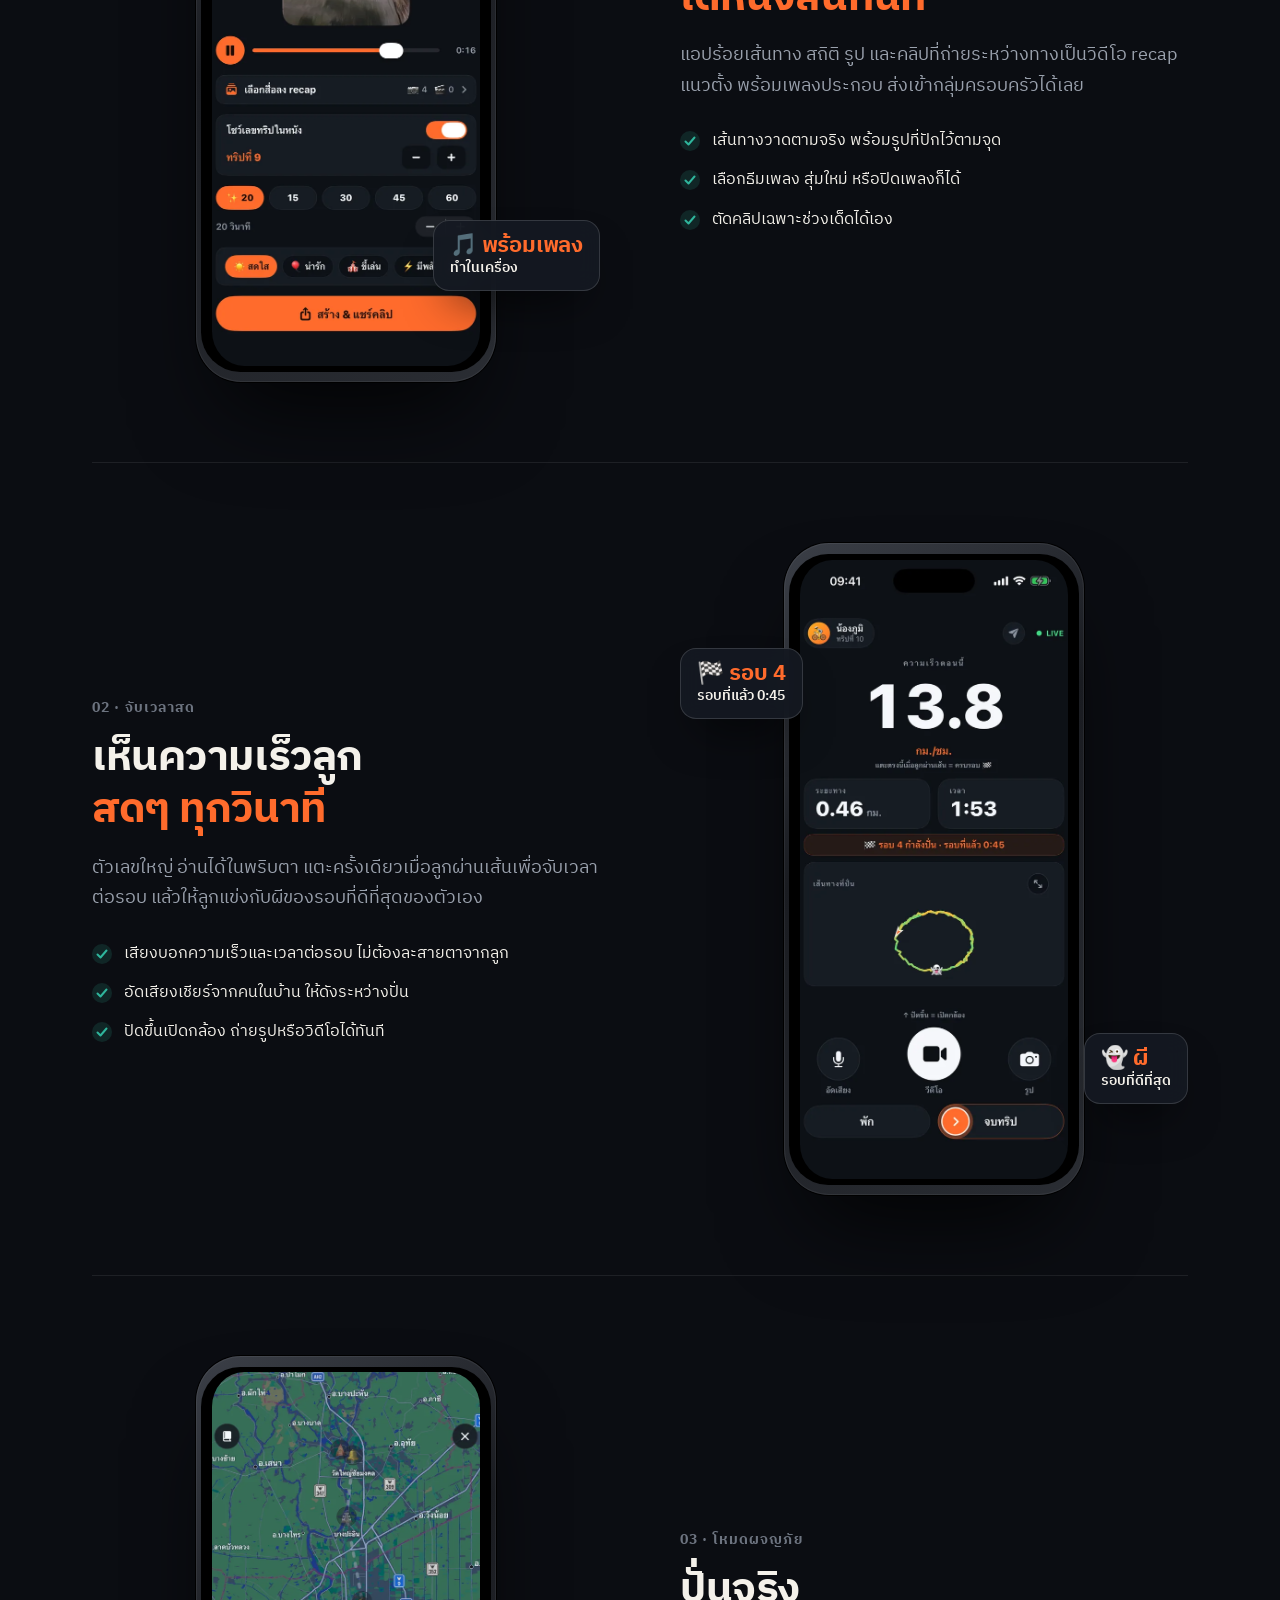
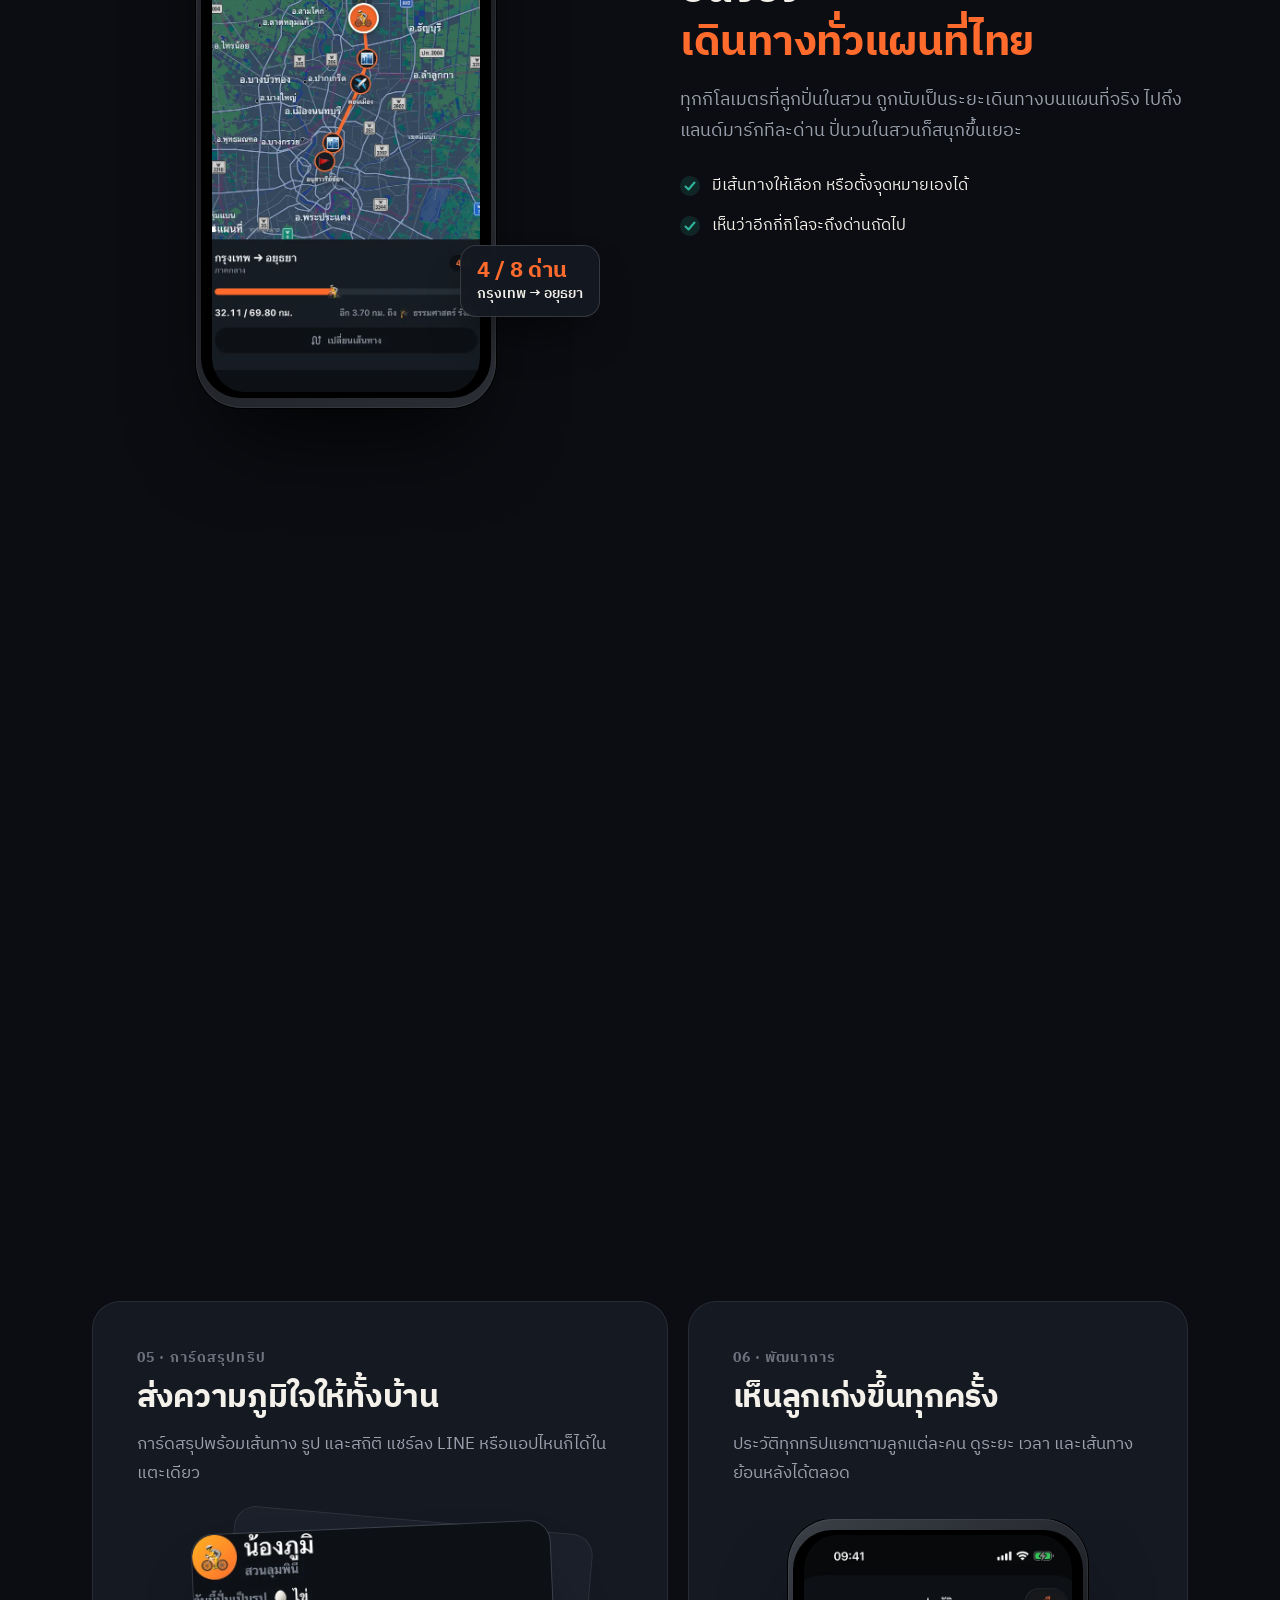
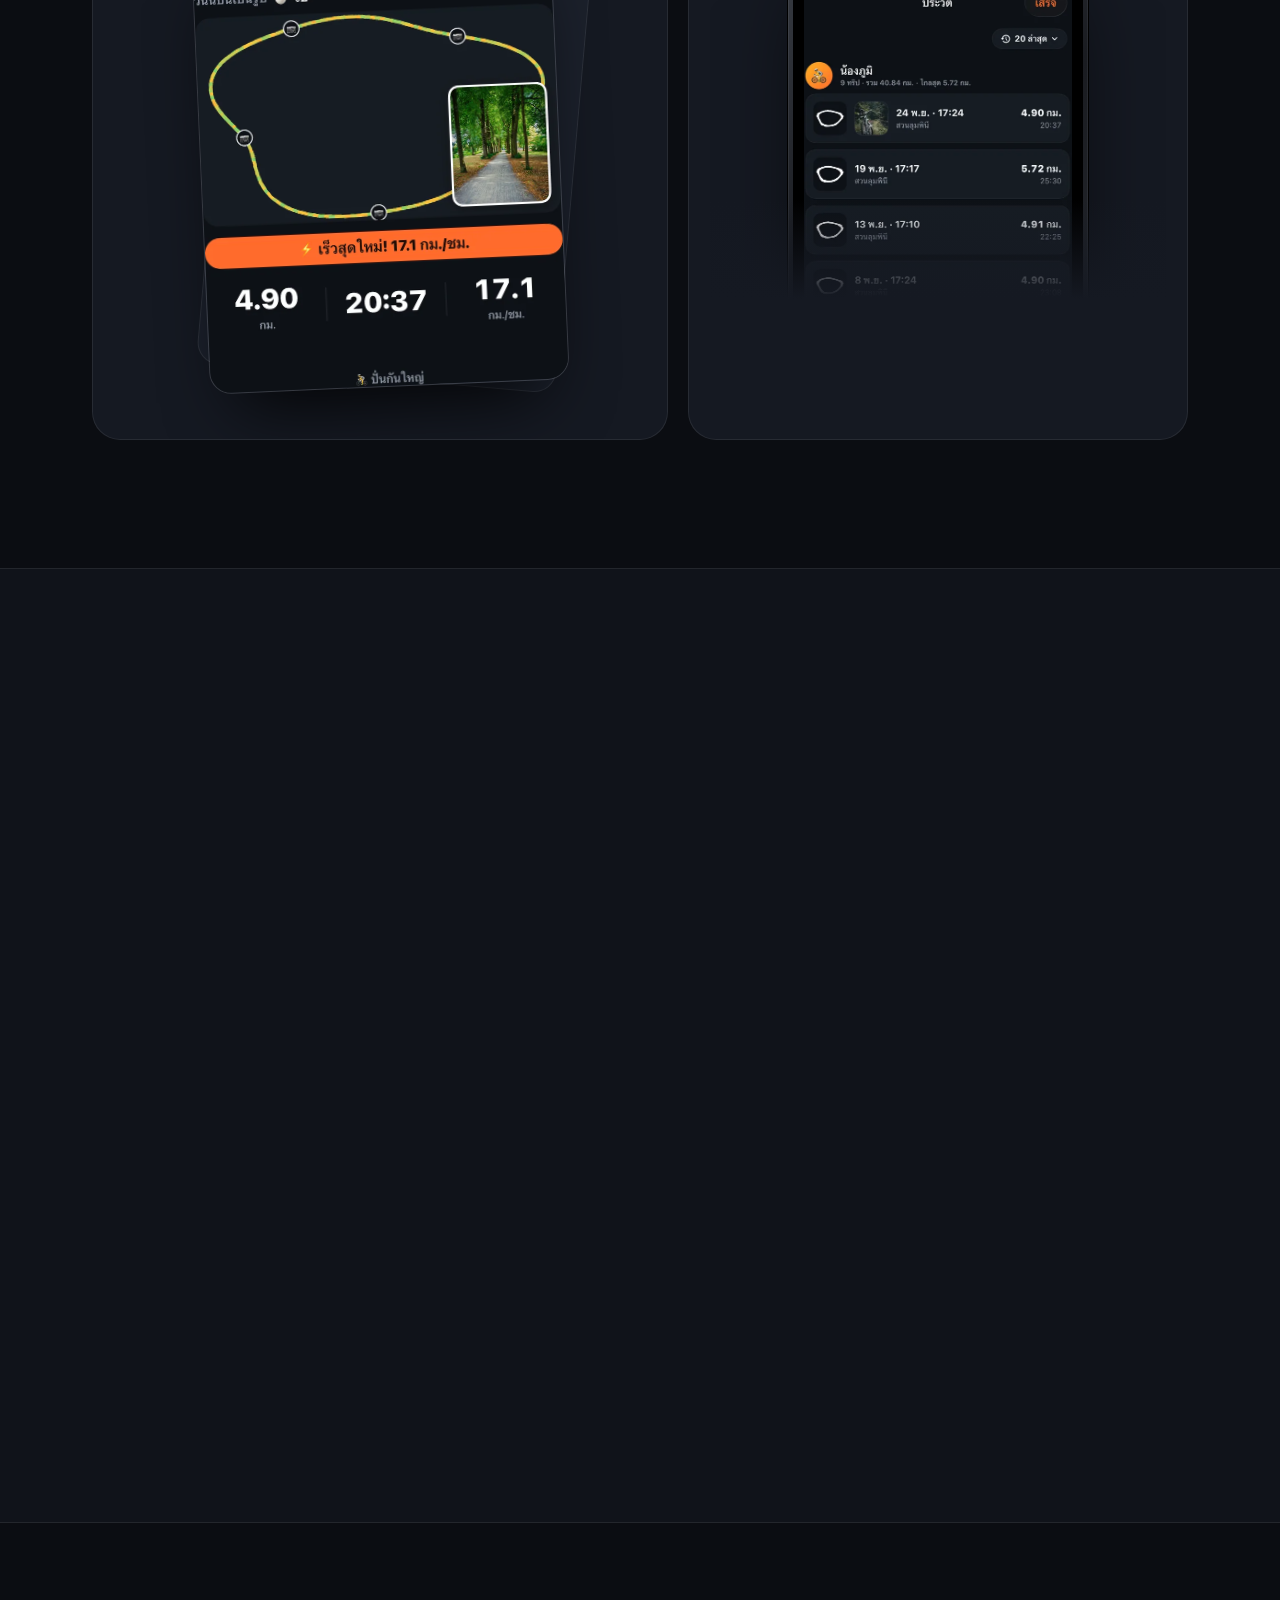
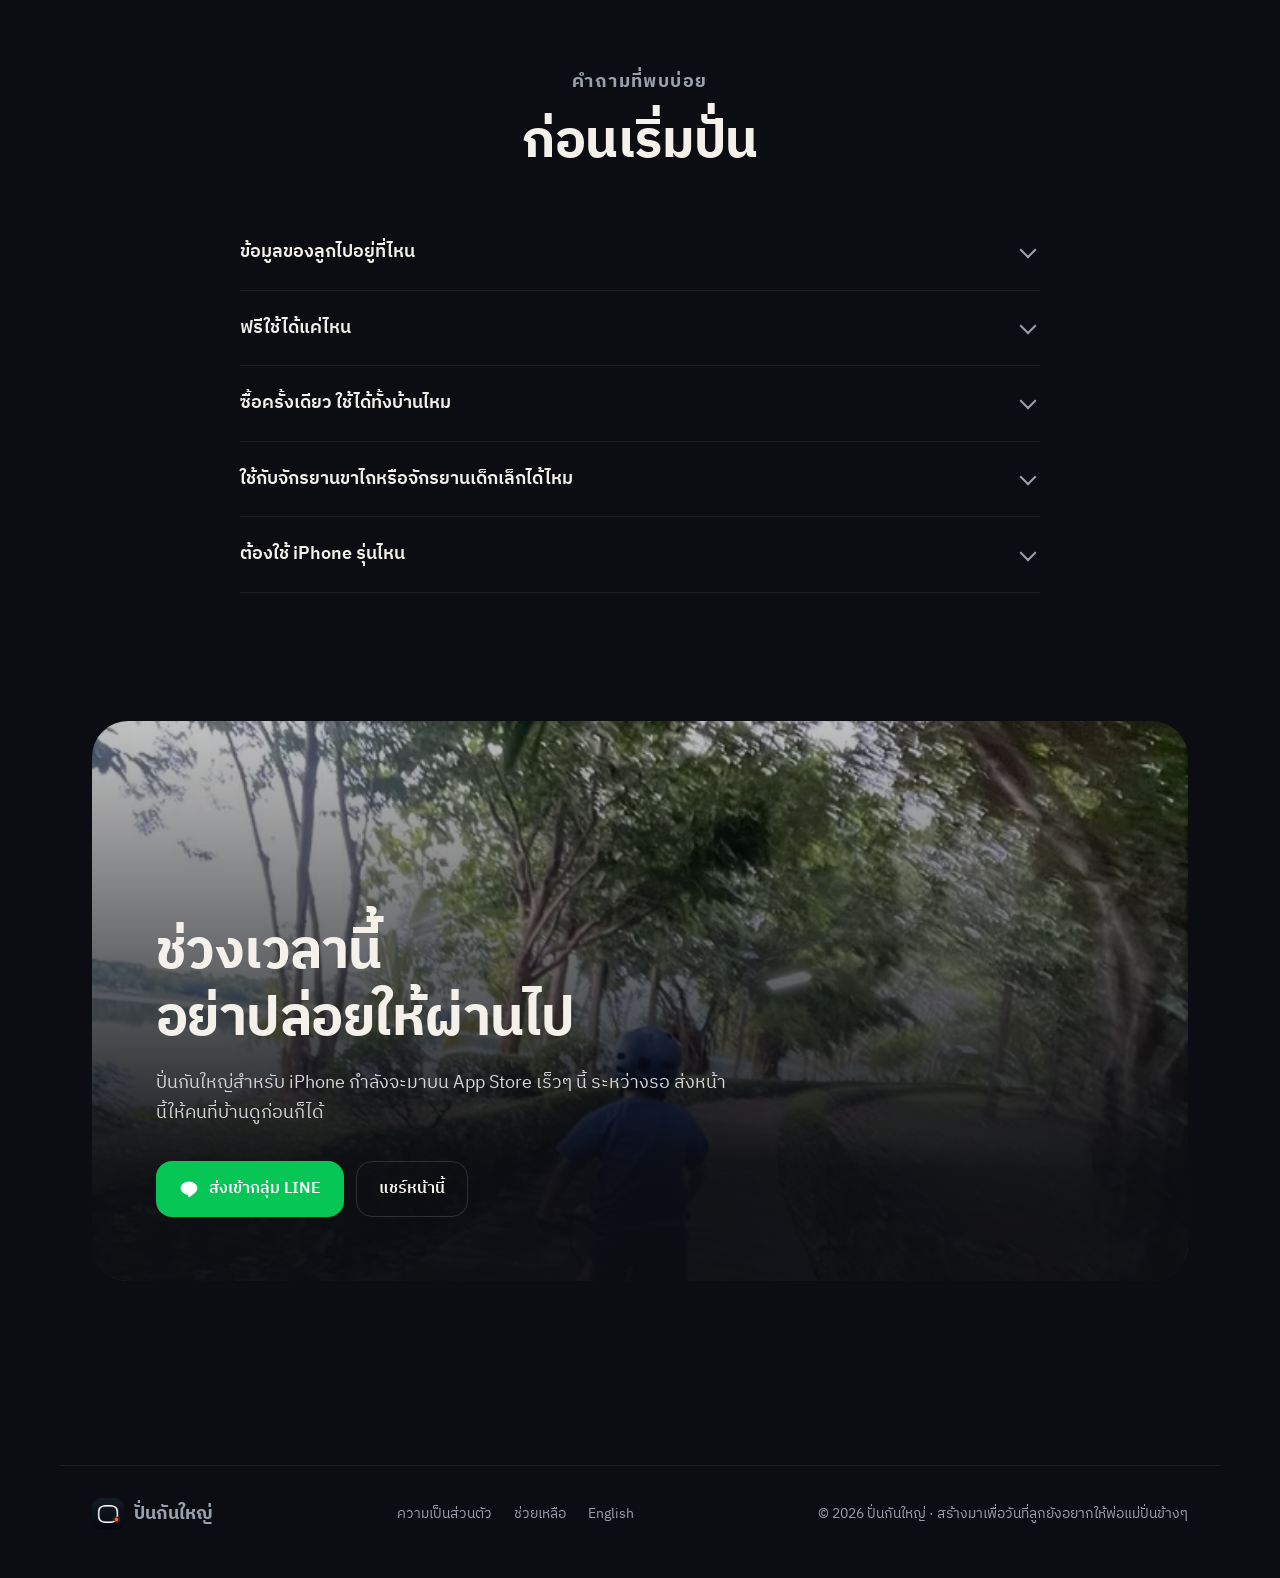
==== commit 02865587: "Copy: the app is for parents riding with their kids, not an app for children Co-Authored-By: Claude " ====
--- a/index.html
+++ b/index.html
@@ -5,7 +5,7 @@
     <meta name="viewport" content="width=device-width, initial-scale=1.0" />
     <meta name="theme-color" content="#0b0d12" />
     <meta name="google-site-verification" content="qUg1lzO7MF13sAy5Ldg4ZZKhbPt_wFhSDLlhP-4ACCo" />
-    <title>ปั่นกันใหญ่ — แอปปั่นจักรยานสำหรับเด็ก บันทึกทริปกับพ่อแม่ ทำหนังสั้นอัตโนมัติ</title>
+    <title>ปั่นกันใหญ่ — แอปสำหรับพ่อแม่ที่ปั่นจักรยานกับลูก บันทึกทุกทริป ทำหนังสั้นอัตโนมัติ</title>
     <meta name="description" content="แอป iPhone สำหรับพ่อแม่ที่ปั่นจักรยานกับลูก ดูความเร็วสด จับเวลาต่อรอบ แข่งกับรอบที่ดีที่สุด ปั่นสะสมระยะเดินทางทั่วแผนที่ไทย ปั่นเสร็จได้หนังสั้นพร้อมเพลง แชร์การ์ดสรุปทาง LINE ลองฟรี 3 ทริป ไม่มีโฆษณา ข้อมูลอยู่ในเครื่อง" />
     <link rel="canonical" href="https://leonlek.github.io/pun-kun-yai-site/" />
     <link rel="alternate" hreflang="th" href="https://leonlek.github.io/pun-kun-yai-site/" />
@@ -14,7 +14,7 @@
     <meta property="og:type" content="website" />
     <meta property="og:site_name" content="ปั่นกันใหญ่" />
     <meta property="og:title" content="ปั่นกันใหญ่ — ทุกทริปของลูก เก็บไว้ครบทุกโมเมนต์" />
-    <meta property="og:description" content="แอปปั่นจักรยานสำหรับเด็กและพ่อแม่ ความเร็วสด จับเวลาต่อรอบ โหมดผจญภัยทั่วแผนที่ไทย และหนังสั้นอัตโนมัติหลังปั่นเสร็จ ลองฟรี 3 ทริป" />
+    <meta property="og:description" content="แอปสำหรับพ่อแม่ที่ปั่นจักรยานกับลูก ความเร็วสด จับเวลาต่อรอบ โหมดผจญภัยทั่วแผนที่ไทย และหนังสั้นอัตโนมัติหลังปั่นเสร็จ ลองฟรี 3 ทริป" />
     <meta property="og:url" content="https://leonlek.github.io/pun-kun-yai-site/" />
     <meta property="og:image" content="https://leonlek.github.io/pun-kun-yai-site/assets/og-th.jpg" />
     <meta property="og:image:width" content="1200" />
@@ -24,7 +24,7 @@
     <meta property="og:locale:alternate" content="en_US" />
     <meta name="twitter:card" content="summary_large_image" />
     <meta name="twitter:title" content="ปั่นกันใหญ่ — ทุกทริปของลูก เก็บไว้ครบทุกโมเมนต์" />
-    <meta name="twitter:description" content="แอปปั่นจักรยานสำหรับเด็กและพ่อแม่ ความเร็วสด จับเวลาต่อรอบ โหมดผจญภัยทั่วแผนที่ไทย และหนังสั้นอัตโนมัติหลังปั่นเสร็จ ลองฟรี 3 ทริป" />
+    <meta name="twitter:description" content="แอปสำหรับพ่อแม่ที่ปั่นจักรยานกับลูก ความเร็วสด จับเวลาต่อรอบ โหมดผจญภัยทั่วแผนที่ไทย และหนังสั้นอัตโนมัติหลังปั่นเสร็จ ลองฟรี 3 ทริป" />
     <meta name="twitter:image" content="https://leonlek.github.io/pun-kun-yai-site/assets/og-th.jpg" />
     <link rel="icon" href="assets/favicon.svg" type="image/svg+xml" />
     <link rel="icon" href="assets/favicon-32.png" type="image/png" sizes="32x32" />
@@ -104,7 +104,7 @@
       <section class="hero" id="top">
         <div class="wrap hero-grid">
           <div>
-            <span class="eyebrow reveal"><i></i>แอปปั่นจักรยานสำหรับเด็ก · iPhone</span>
+            <span class="eyebrow reveal"><i></i>แอปสำหรับพ่อแม่ที่ปั่นกับลูก · iPhone</span>
             <h1 class="reveal">ทุกทริปของลูก<em>เก็บไว้ครบทุกโมเมนต์</em></h1>
             <p class="lede reveal">ความเร็วสด จับเวลาต่อรอบ รูปและวิดีโอระหว่างทาง แล้วปั่นเสร็จได้หนังสั้นพร้อมเพลงทันที ให้พ่อแม่ได้อยู่กับลูกเต็มที่ ส่วนเรื่องจำ ปล่อยให้แอปทำ</p>
             <div class="cta-row reveal">
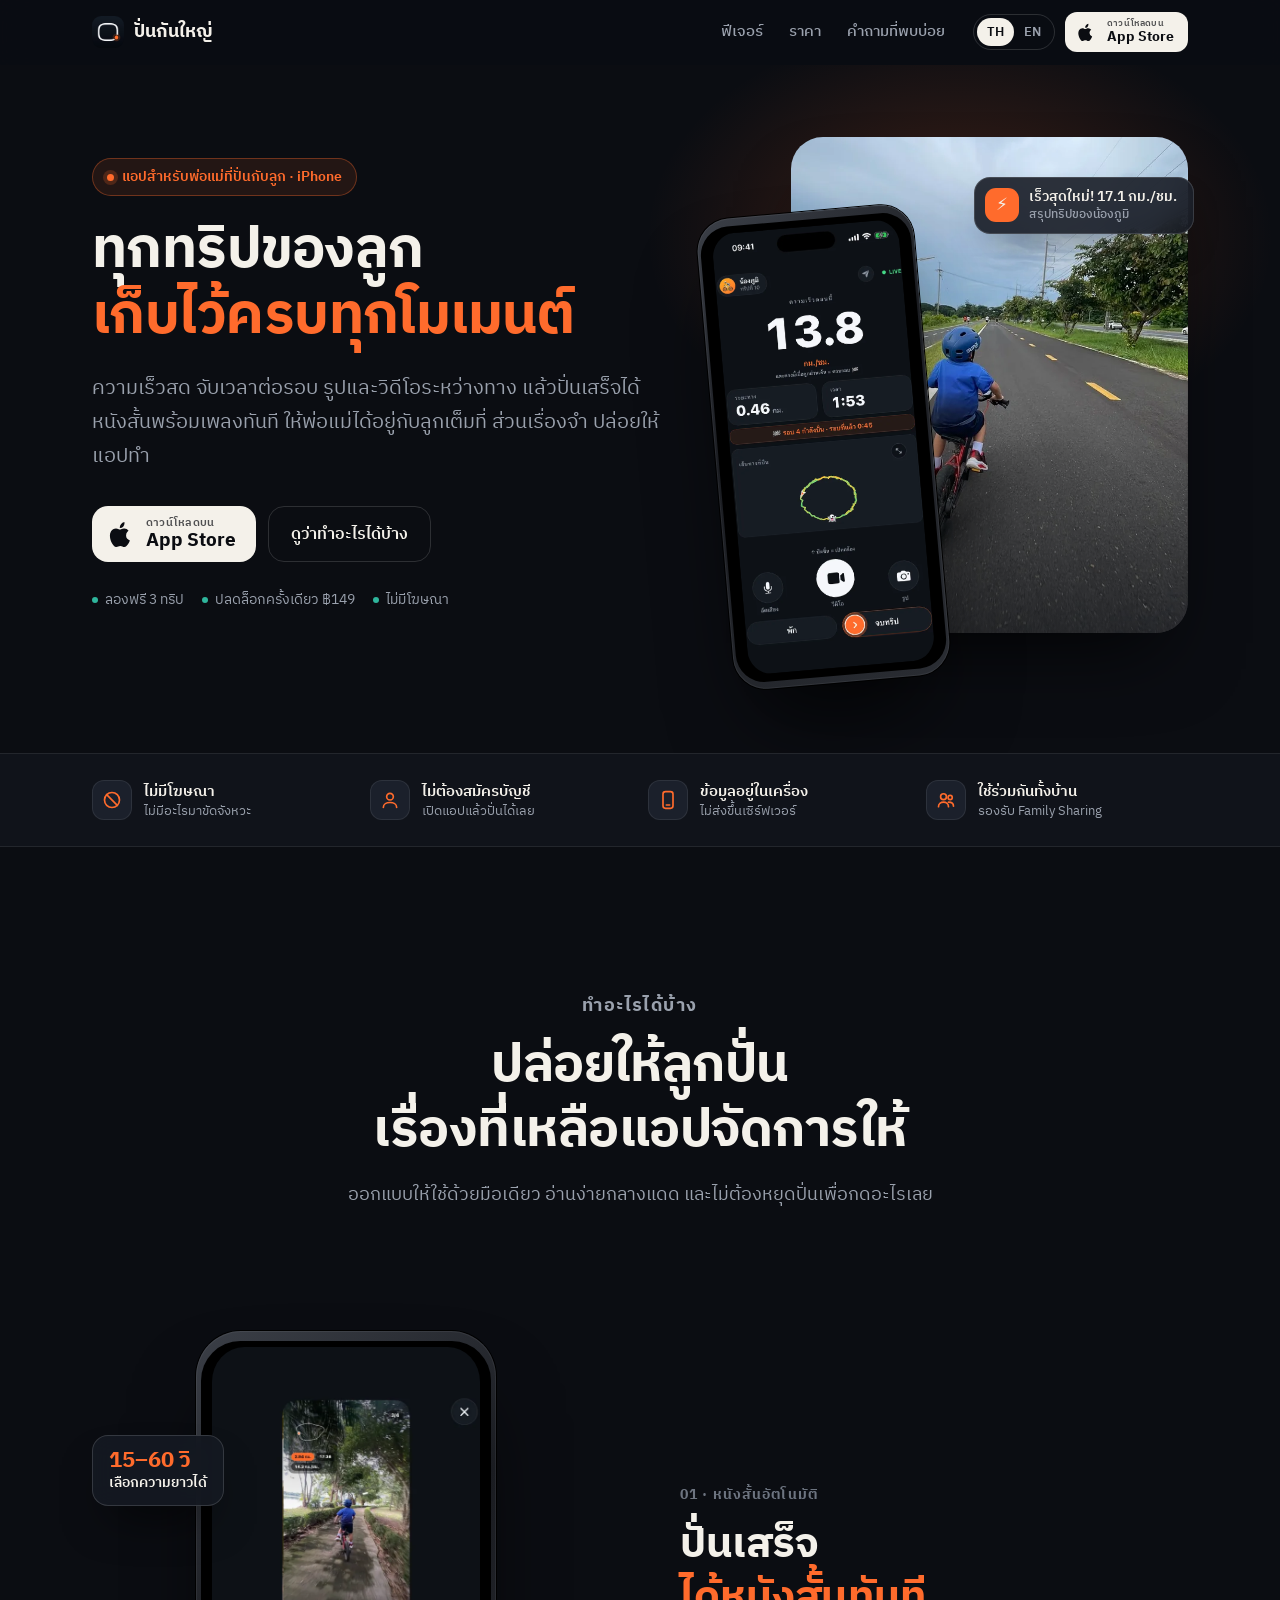
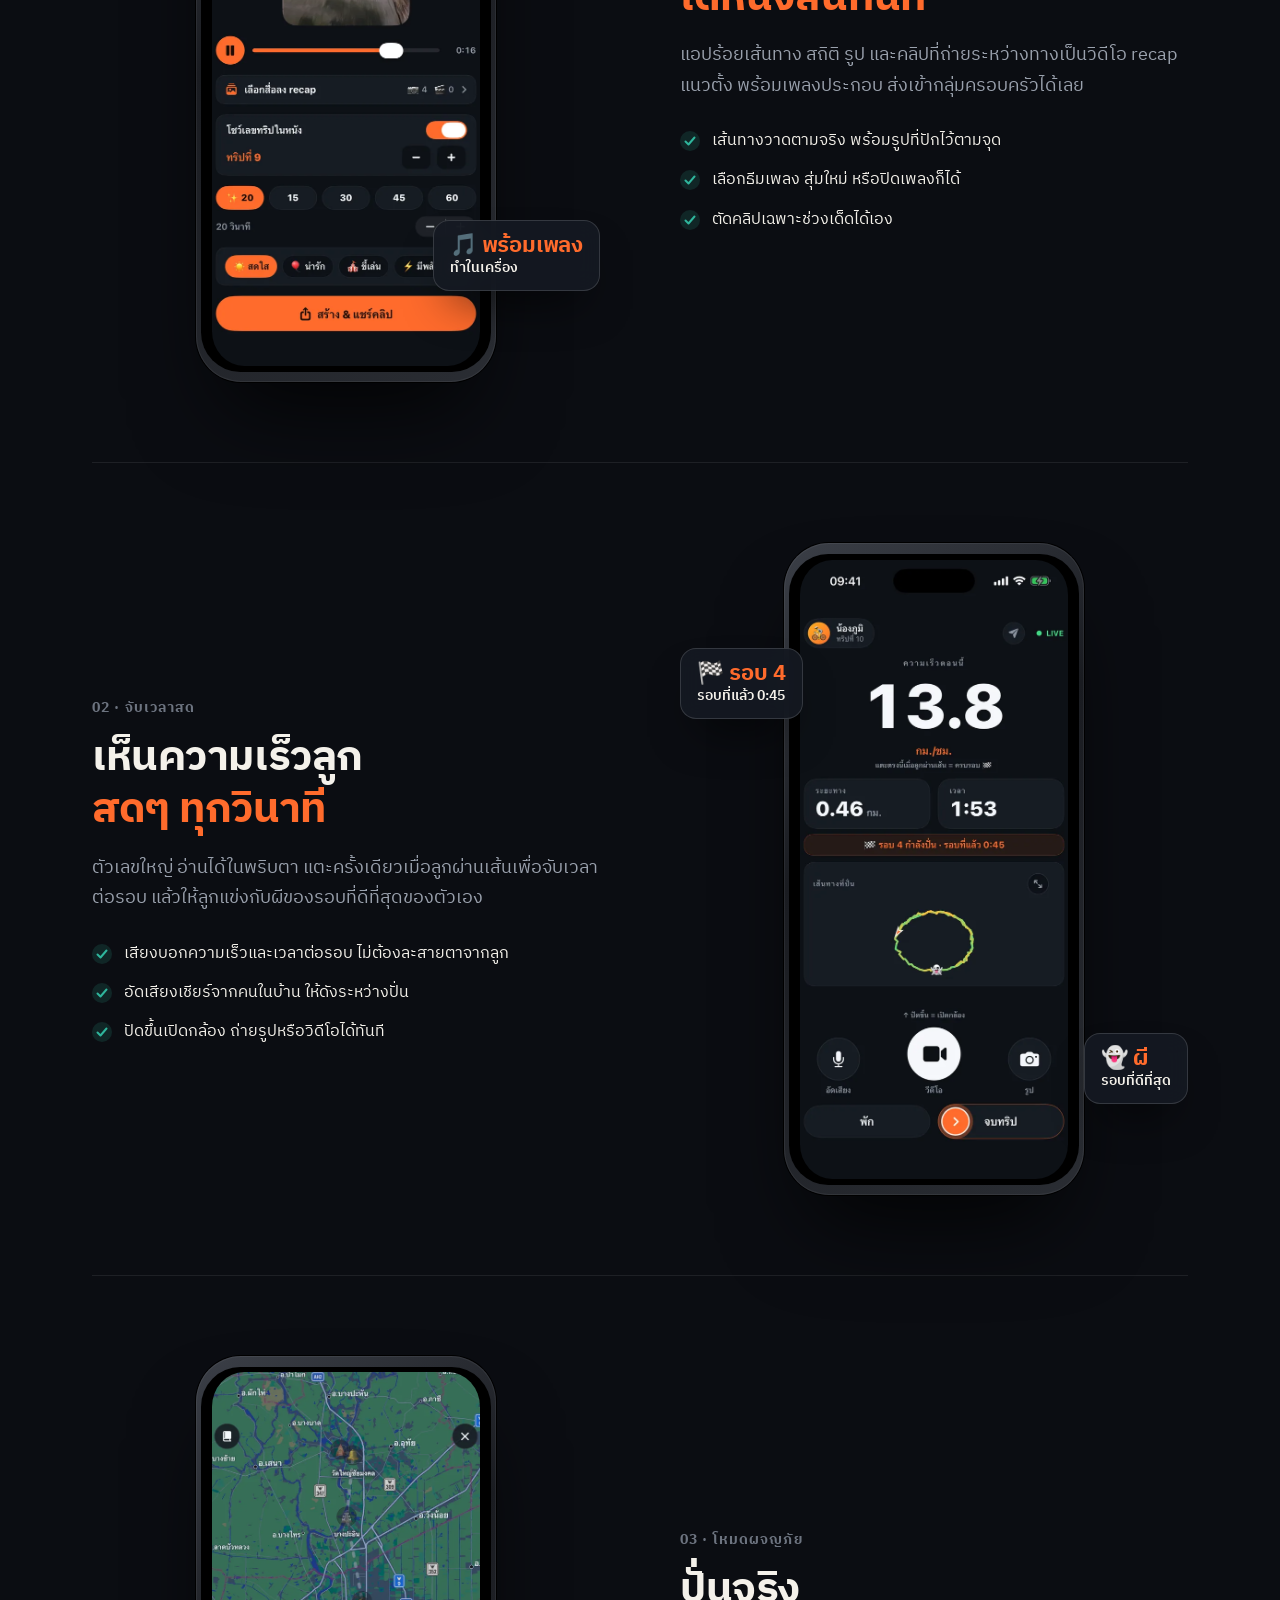
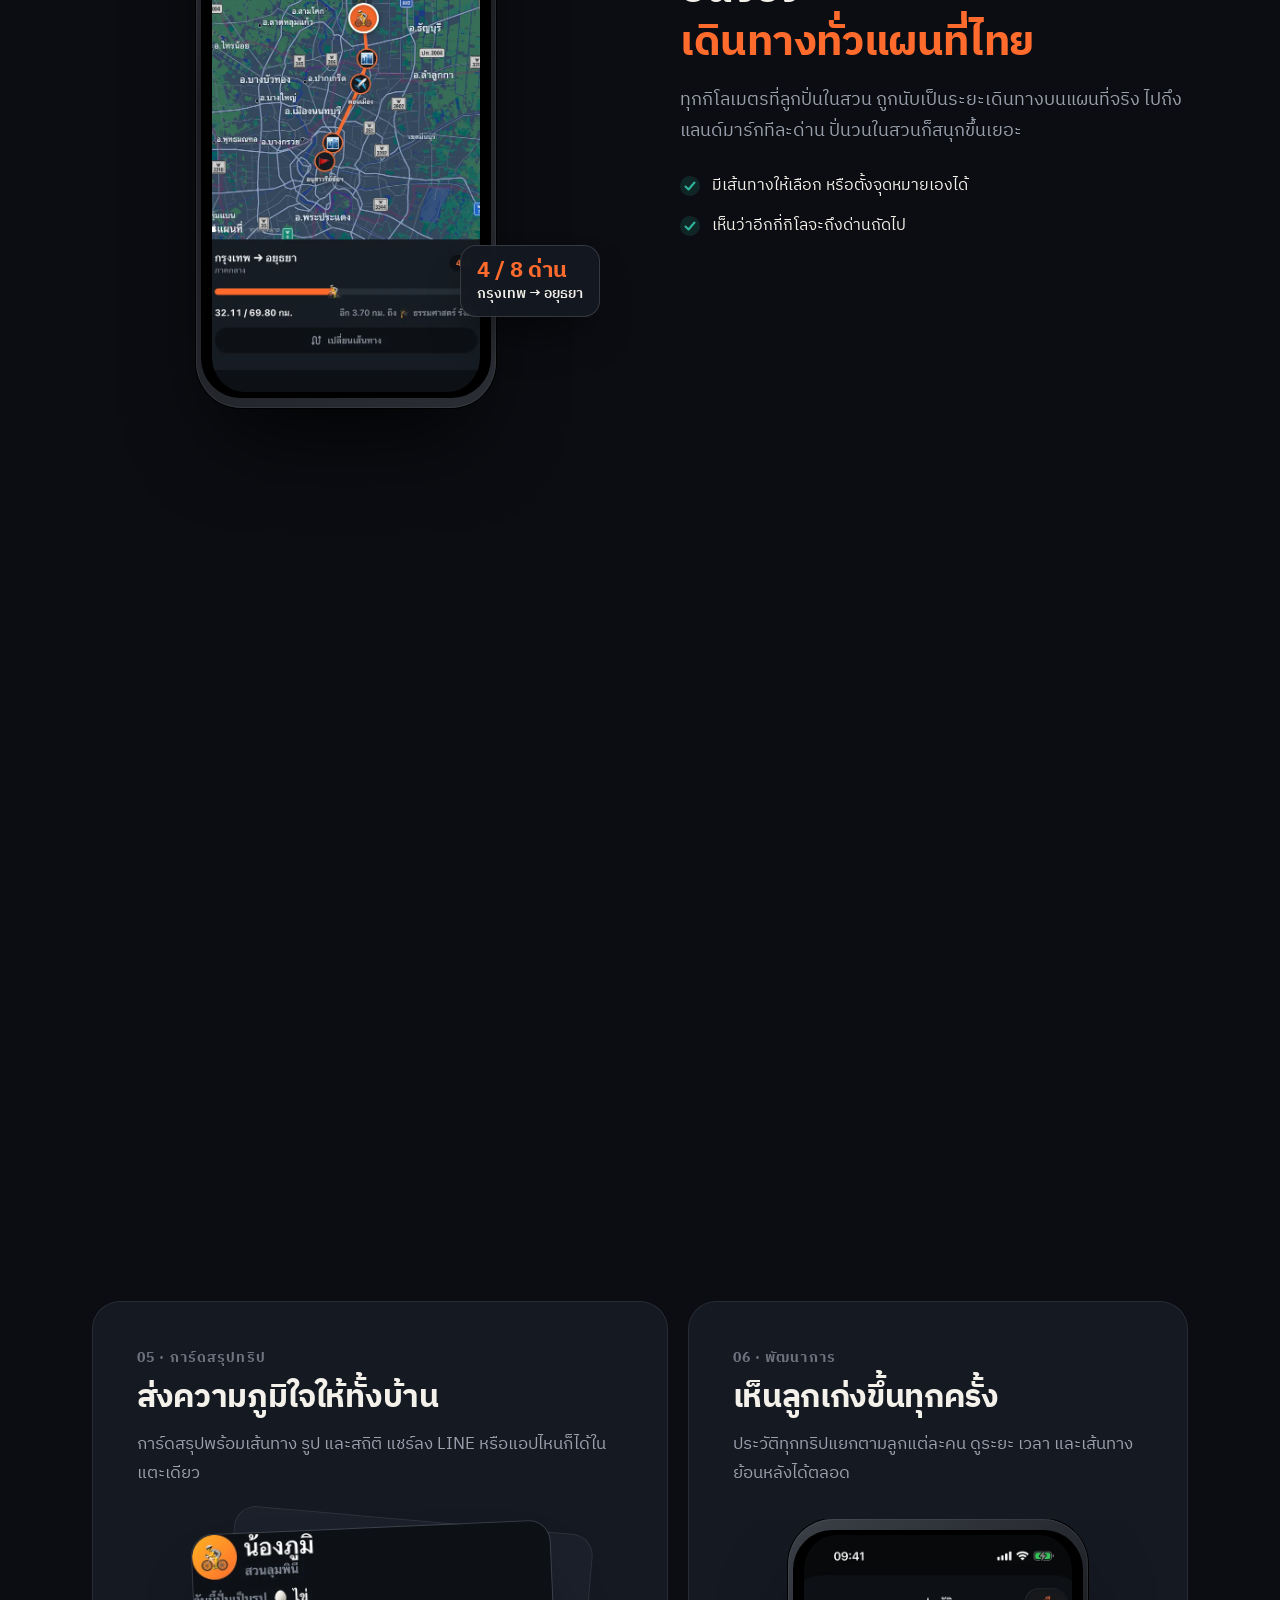
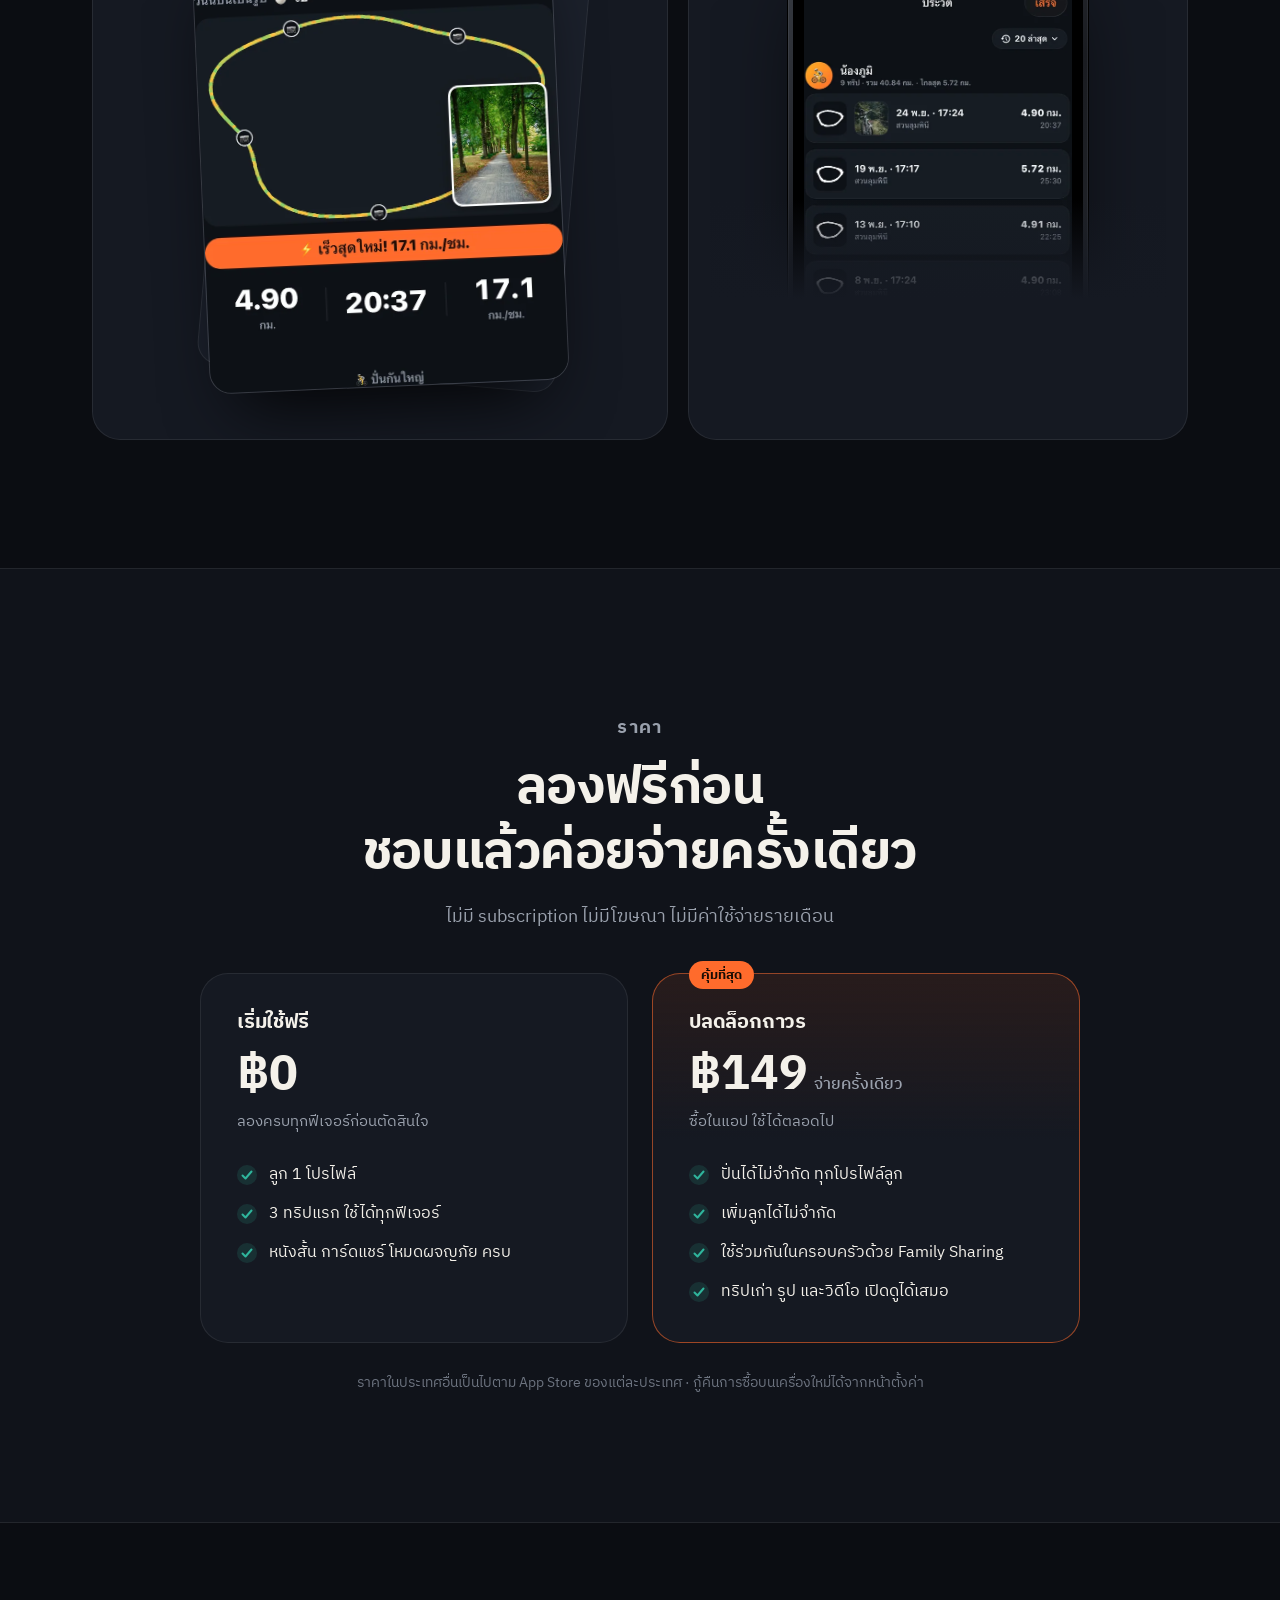
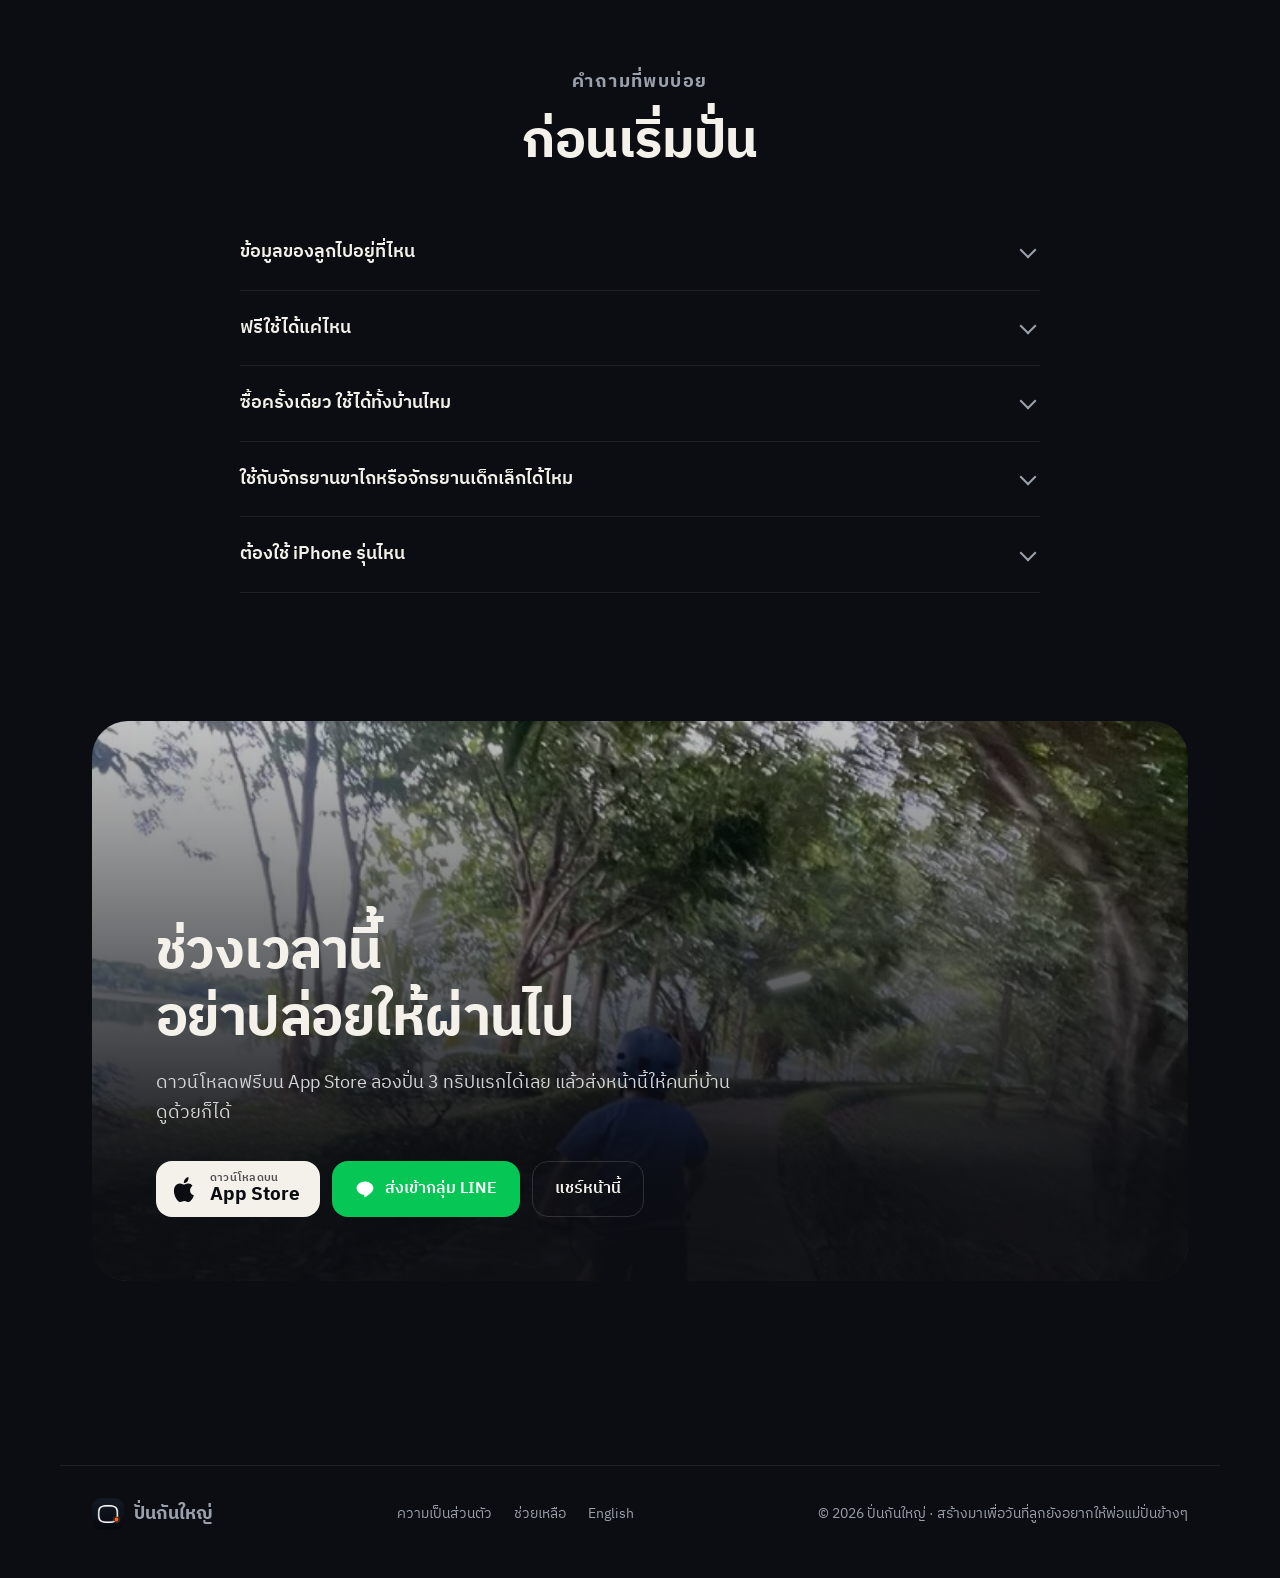
==== commit 1d123831: "App is live: real App Store links, Smart App Banner, install URL in JSON-LD Co-Authored-By: Claude O" ====
--- a/index.html
+++ b/index.html
@@ -4,6 +4,7 @@
     <meta charset="UTF-8" />
     <meta name="viewport" content="width=device-width, initial-scale=1.0" />
     <meta name="theme-color" content="#0b0d12" />
+    <meta name="apple-itunes-app" content="app-id=6815602549" />
     <meta name="google-site-verification" content="qUg1lzO7MF13sAy5Ldg4ZZKhbPt_wFhSDLlhP-4ACCo" />
     <title>ปั่นกันใหญ่ — แอปสำหรับพ่อแม่ที่ปั่นจักรยานกับลูก บันทึกทุกทริป ทำหนังสั้นอัตโนมัติ</title>
     <meta name="description" content="แอป iPhone สำหรับพ่อแม่ที่ปั่นจักรยานกับลูก ดูความเร็วสด จับเวลาต่อรอบ แข่งกับรอบที่ดีที่สุด ปั่นสะสมระยะเดินทางทั่วแผนที่ไทย ปั่นเสร็จได้หนังสั้นพร้อมเพลง แชร์การ์ดสรุปทาง LINE ลองฟรี 3 ทริป ไม่มีโฆษณา ข้อมูลอยู่ในเครื่อง" />
@@ -41,6 +42,8 @@
         "name": "ปั่นกันใหญ่",
         "alternateName": "PunKunYai",
         "operatingSystem": "iOS",
+        "installUrl": "https://apps.apple.com/th/app/id6815602549",
+        "downloadUrl": "https://apps.apple.com/th/app/id6815602549",
         "applicationCategory": "HealthApplication",
         "inLanguage": ["th", "en"],
         "url": "https://leonlek.github.io/pun-kun-yai-site/",
@@ -91,10 +94,10 @@
             <a href="./" hreflang="th" lang="th" aria-current="true">TH</a>
             <a href="en/" hreflang="en" lang="en">EN</a>
           </nav>
-          <span class="store-badge soon" aria-label="เร็วๆ นี้บน App Store">
+          <a class="store-badge" href="https://apps.apple.com/th/app/id6815602549" aria-label="ดาวน์โหลดบน App Store">
             <svg viewBox="0 0 24 24" fill="currentColor" aria-hidden="true"><path d="M16.7 13.1c0-2.7 2.2-4 2.3-4.1a5 5 0 0 0-3.9-2.1c-1.7-.2-3.2 1-4.1 1-.9 0-2.2-1-3.6-1-1.9 0-3.7 1.1-4.7 2.8-2 3.5-.5 8.7 1.4 11.5.9 1.4 2.1 2.9 3.6 2.8 1.4-.1 2-1 3.7-1s2.2 1 3.7 1c1.5 0 2.5-1.4 3.5-2.8a12.5 12.5 0 0 0 1.6-3.3 4.7 4.7 0 0 1-3.5-4.8ZM14 5.2A4.7 4.7 0 0 0 15.1 1 4.8 4.8 0 0 0 12 3.1a4.5 4.5 0 0 0-1.1 3.3A4 4 0 0 0 14 5.2Z" /></svg>
-            <span><small>เร็วๆ นี้บน</small>App Store</span>
-          </span>
+            <span><small>ดาวน์โหลดบน</small>App Store</span>
+          </a>
         </div>
       </div>
     </header>
@@ -108,10 +111,10 @@
             <h1 class="reveal">ทุกทริปของลูก<em>เก็บไว้ครบทุกโมเมนต์</em></h1>
             <p class="lede reveal">ความเร็วสด จับเวลาต่อรอบ รูปและวิดีโอระหว่างทาง แล้วปั่นเสร็จได้หนังสั้นพร้อมเพลงทันที ให้พ่อแม่ได้อยู่กับลูกเต็มที่ ส่วนเรื่องจำ ปล่อยให้แอปทำ</p>
             <div class="cta-row reveal">
-              <span class="store-badge soon" aria-label="เร็วๆ นี้บน App Store">
+              <a class="store-badge" href="https://apps.apple.com/th/app/id6815602549" aria-label="ดาวน์โหลดบน App Store">
                 <svg viewBox="0 0 24 24" fill="currentColor" aria-hidden="true"><path d="M16.7 13.1c0-2.7 2.2-4 2.3-4.1a5 5 0 0 0-3.9-2.1c-1.7-.2-3.2 1-4.1 1-.9 0-2.2-1-3.6-1-1.9 0-3.7 1.1-4.7 2.8-2 3.5-.5 8.7 1.4 11.5.9 1.4 2.1 2.9 3.6 2.8 1.4-.1 2-1 3.7-1s2.2 1 3.7 1c1.5 0 2.5-1.4 3.5-2.8a12.5 12.5 0 0 0 1.6-3.3 4.7 4.7 0 0 1-3.5-4.8ZM14 5.2A4.7 4.7 0 0 0 15.1 1 4.8 4.8 0 0 0 12 3.1a4.5 4.5 0 0 0-1.1 3.3A4 4 0 0 0 14 5.2Z" /></svg>
-                <span><small>เร็วๆ นี้บน</small>App Store</span>
-              </span>
+                <span><small>ดาวน์โหลดบน</small>App Store</span>
+              </a>
               <a class="btn btn-ghost" href="#features">ดูว่าทำอะไรได้บ้าง</a>
             </div>
             <div class="hero-meta reveal">
@@ -316,8 +319,12 @@
             <img src="assets/tree-tunnel.webp" alt="เด็กปั่นจักรยานลอดอุโมงค์ต้นไม้ริมน้ำ" width="665" height="1182" loading="lazy" />
             <div class="inner">
               <h2>ช่วงเวลานี้<br />อย่าปล่อยให้ผ่านไป</h2>
-              <p>ปั่นกันใหญ่สำหรับ iPhone กำลังจะมาบน App Store เร็วๆ นี้ ระหว่างรอ ส่งหน้านี้ให้คนที่บ้านดูก่อนก็ได้</p>
+              <p>ดาวน์โหลดฟรีบน App Store ลองปั่น 3 ทริปแรกได้เลย แล้วส่งหน้านี้ให้คนที่บ้านดูด้วยก็ได้</p>
               <div class="cta-row">
+                <a class="store-badge" href="https://apps.apple.com/th/app/id6815602549" aria-label="ดาวน์โหลดบน App Store">
+                  <svg viewBox="0 0 24 24" fill="currentColor" aria-hidden="true"><path d="M16.7 13.1c0-2.7 2.2-4 2.3-4.1a5 5 0 0 0-3.9-2.1c-1.7-.2-3.2 1-4.1 1-.9 0-2.2-1-3.6-1-1.9 0-3.7 1.1-4.7 2.8-2 3.5-.5 8.7 1.4 11.5.9 1.4 2.1 2.9 3.6 2.8 1.4-.1 2-1 3.7-1s2.2 1 3.7 1c1.5 0 2.5-1.4 3.5-2.8a12.5 12.5 0 0 0 1.6-3.3 4.7 4.7 0 0 1-3.5-4.8ZM14 5.2A4.7 4.7 0 0 0 15.1 1 4.8 4.8 0 0 0 12 3.1a4.5 4.5 0 0 0-1.1 3.3A4 4 0 0 0 14 5.2Z" /></svg>
+                  <span><small>ดาวน์โหลดบน</small>App Store</span>
+                </a>
                 <button class="btn btn-line" type="button" data-line>
                   <svg viewBox="0 0 24 24" fill="currentColor" aria-hidden="true"><path d="M12 3C6.5 3 2 6.6 2 11c0 3.9 3.5 7.2 8.3 7.9.3.1.8.2.9.5.1.3.1.7 0 1l-.1.9c0 .3-.2 1 .9.5s5.8-3.4 7.9-5.9c1.5-1.6 2.1-3.2 2.1-4.9C22 6.6 17.5 3 12 3Z"/></svg>
                   ส่งเข้ากลุ่ม LINE
--- a/site.css
+++ b/site.css
@@ -84,7 +84,9 @@
 .store-badge svg { width: 26px; height: 26px; flex: none; }
 .store-badge span { display: flex; flex-direction: column; line-height: 1.15; font-weight: 700; font-size: 19px; }
 .store-badge small { font-size: 11px; font-weight: 600; opacity: 0.7; letter-spacing: 0.02em; }
-.store-badge.soon { cursor: default; }
+a.store-badge { transition: transform 0.15s, box-shadow 0.2s; }
+a.store-badge:hover { box-shadow: 0 8px 28px rgba(255, 107, 44, 0.28); }
+a.store-badge:active { transform: scale(0.98); }
 .nav .store-badge { min-height: 40px; padding: 0 14px 0 12px; border-radius: 12px; display: none; }
 .nav .store-badge svg { width: 18px; height: 18px; }
 .nav .store-badge span { font-size: 14px; }
